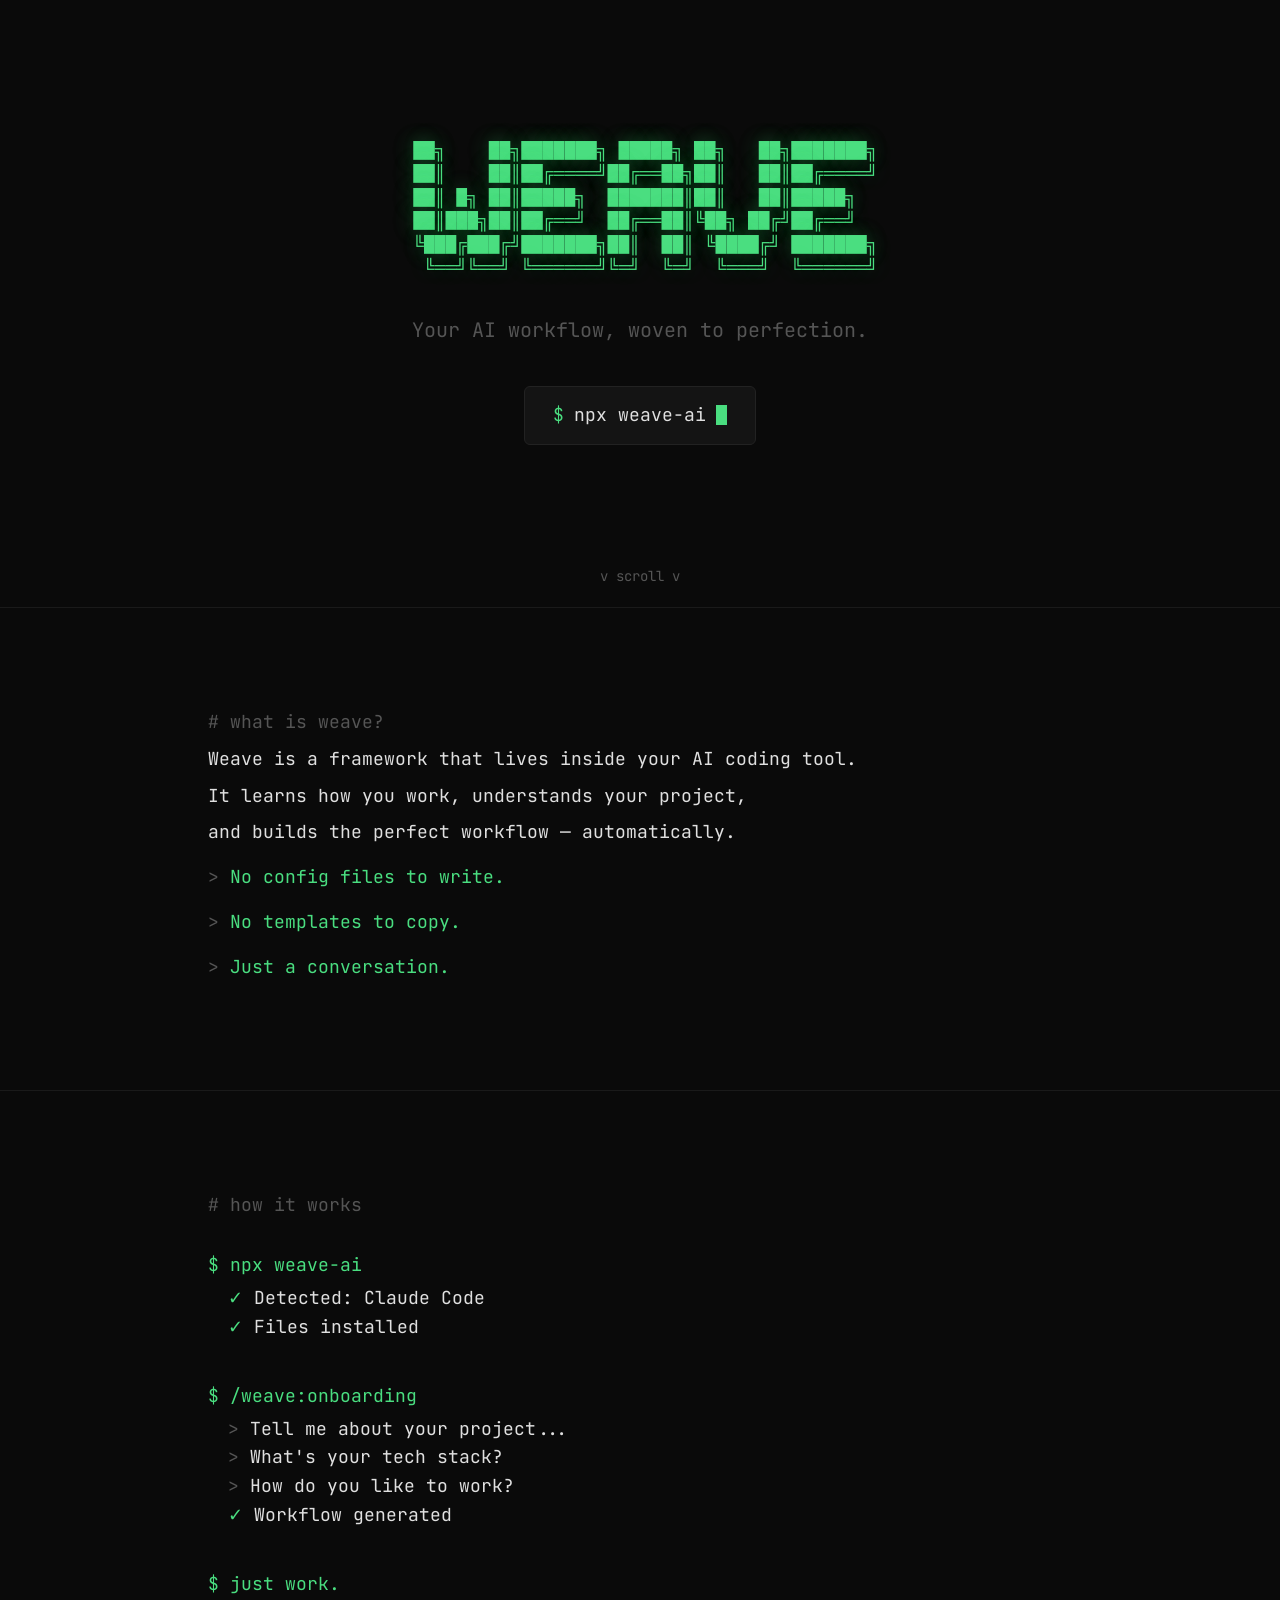
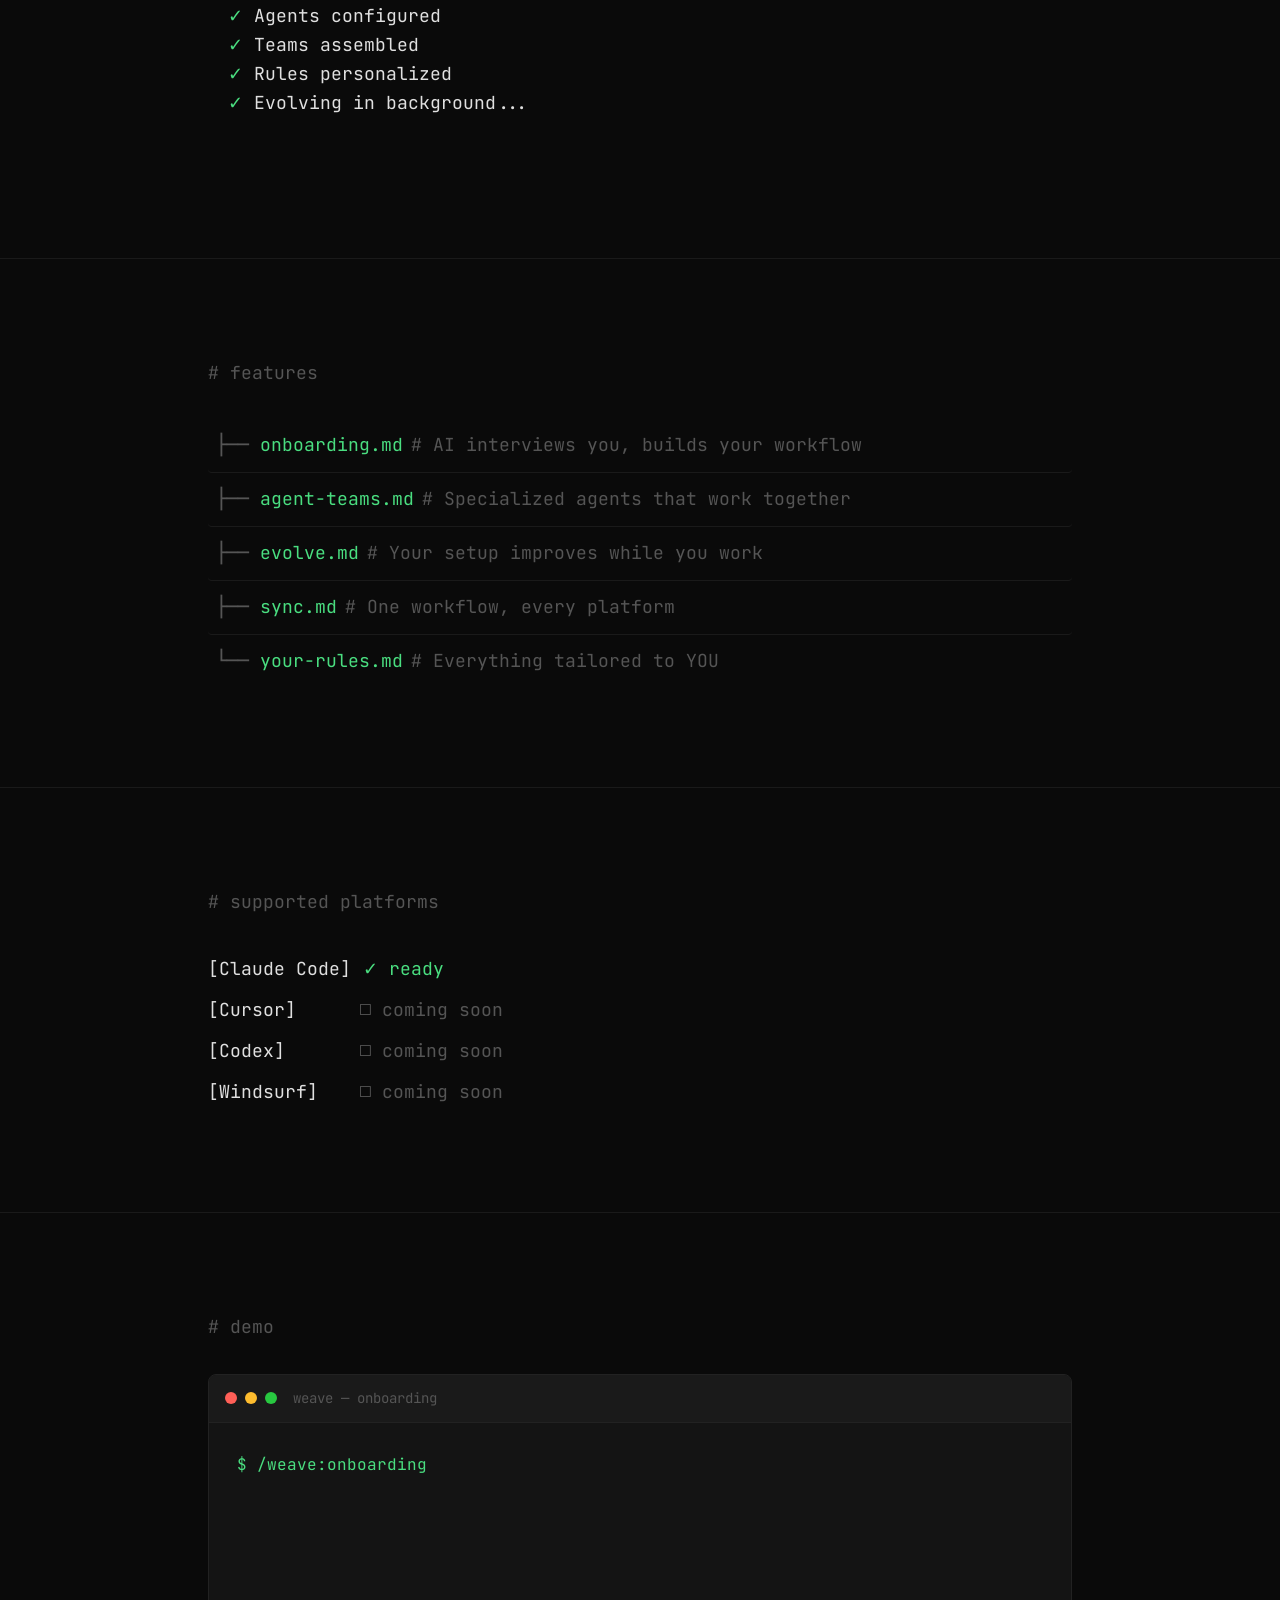
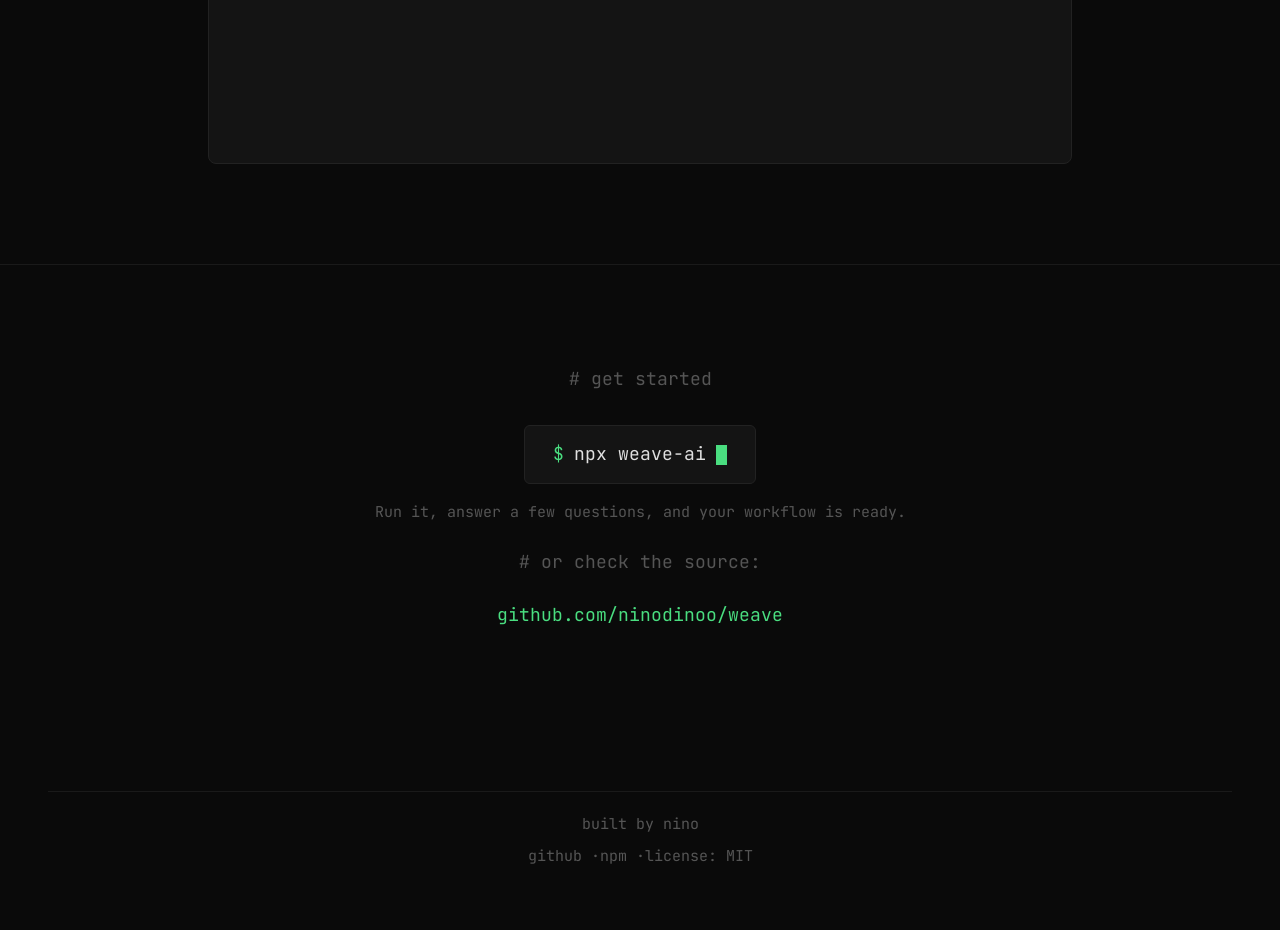
==== index.html @ ffc26613 "chore: copy site files to root for GitHub Pages deployment GitHub Pages only serves from / or /docs," ====
<!DOCTYPE html>
<html lang="en">
<head>
  <meta charset="UTF-8">
  <meta name="viewport" content="width=device-width, initial-scale=1.0">
  <title>Weave — Your AI workflow, woven to perfection.</title>
  <meta name="description" content="Weave is a framework that lives inside your AI coding tool. It learns how you work, understands your project, and builds the perfect workflow — automatically.">

  <!-- OG Meta -->
  <meta property="og:title" content="Weave — AI Workflow Framework">
  <meta property="og:description" content="Your AI workflow, woven to perfection. No config files, no templates — just a conversation.">
  <meta property="og:type" content="website">
  <meta property="og:image" content="assets/og-image.png">
  <meta name="twitter:card" content="summary_large_image">
  <meta name="twitter:title" content="Weave — AI Workflow Framework">
  <meta name="twitter:description" content="Your AI workflow, woven to perfection.">

  <meta name="theme-color" content="#0a0a0a">
  <link rel="icon" href="../public/favicon.ico">
  <link rel="preconnect" href="https://fonts.googleapis.com">
  <link rel="preconnect" href="https://fonts.gstatic.com" crossorigin>
  <link rel="stylesheet" href="styles/reset.css">
  <link rel="stylesheet" href="styles/terminal.css">
</head>
<body>

  <!-- 1. Hero -->
  <section class="section hero">
    <pre class="ascii-banner"> ██╗    ██╗███████╗ █████╗ ██╗   ██╗███████╗
 ██║    ██║██╔════╝██╔══██╗██║   ██║██╔════╝
 ██║ █╗ ██║█████╗  ███████║██║   ██║█████╗
 ██║███╗██║██╔══╝  ██╔══██║╚██╗ ██╔╝██╔══╝
 ╚███╔███╔╝███████╗██║  ██║ ╚████╔╝ ███████╗
  ╚══╝╚══╝ ╚══════╝╚═╝  ╚═╝  ╚═══╝  ╚══════╝</pre>
    <p class="tagline">Your AI workflow, woven to perfection.</p>
    <div class="install-cmd">
      <button class="cmd" data-copy="npx weave-ai">
        <span class="prompt">$</span>
        <span>npx weave-ai</span>
        <span class="cursor"></span>
        <span class="copied-tooltip">copied!</span>
      </button>
    </div>
  </section>

  <div class="scroll-indicator">v scroll v</div>

  <div class="divider">---</div>

  <!-- 2. What is Weave? -->
  <section class="section what-is fade-in">
    <p class="section-title">what is weave?</p>
    <p>Weave is a framework that lives inside your AI coding tool.</p>
    <p>It learns how you work, understands your project,</p>
    <p>and builds the perfect workflow — automatically.</p>
    <p class="quote">No config files to write.</p>
    <p class="quote">No templates to copy.</p>
    <p class="quote">Just a conversation.</p>
  </section>

  <div class="divider">---</div>

  <!-- 3. How it works -->
  <section class="section how-it-works fade-in">
    <p class="section-title">how it works</p>

    <div class="step">
      <p class="step-cmd">npx weave-ai</p>
      <div class="step-output">
        <p class="check">Detected: Claude Code</p>
        <p class="check">Files installed</p>
      </div>
    </div>

    <div class="step">
      <p class="step-cmd">/weave:onboarding</p>
      <div class="step-output">
        <p class="arrow">Tell me about your project...</p>
        <p class="arrow">What's your tech stack?</p>
        <p class="arrow">How do you like to work?</p>
        <p class="check">Workflow generated</p>
      </div>
    </div>

    <div class="step">
      <p class="step-cmd">just work.</p>
      <div class="step-output">
        <p class="check">Agents configured</p>
        <p class="check">Teams assembled</p>
        <p class="check">Rules personalized</p>
        <p class="check">Evolving in background...</p>
      </div>
    </div>
  </section>

  <div class="divider">---</div>

  <!-- 4. Features -->
  <section class="section features fade-in">
    <p class="section-title">features</p>

    <div class="tree-item" onclick="this.classList.toggle('open')">
      <span class="tree-prefix">├── </span><span class="tree-file">onboarding.md</span><span class="tree-comment"># AI interviews you, builds your workflow</span>
      <div class="tree-desc">Weave asks you about your project, your stack, and how you like to work. Then it generates a complete workflow tailored to you — agents, rules, and team configs.</div>
    </div>

    <div class="tree-item" onclick="this.classList.toggle('open')">
      <span class="tree-prefix">├── </span><span class="tree-file">agent-teams.md</span><span class="tree-comment"># Specialized agents that work together</span>
      <div class="tree-desc">Groups of agents with specific roles — frontend, backend, testing, docs. They coordinate, review each other's work, and follow your conventions.</div>
    </div>

    <div class="tree-item" onclick="this.classList.toggle('open')">
      <span class="tree-prefix">├── </span><span class="tree-file">evolve.md</span><span class="tree-comment"># Your setup improves while you work</span>
      <div class="tree-desc">Weave watches how you work and quietly refines your workflow. Better prompts, smarter rules, tighter agents — all happening in the background.</div>
    </div>

    <div class="tree-item" onclick="this.classList.toggle('open')">
      <span class="tree-prefix">├── </span><span class="tree-file">sync.md</span><span class="tree-comment"># One workflow, every platform</span>
      <div class="tree-desc">Your workflow works across platforms. Set it up once in Claude Code, use it everywhere — Cursor, Codex, Windsurf. Same rules, same agents.</div>
    </div>

    <div class="tree-item" onclick="this.classList.toggle('open')">
      <span class="tree-prefix">└── </span><span class="tree-file">your-rules.md</span><span class="tree-comment"># Everything tailored to YOU</span>
      <div class="tree-desc">No generic boilerplate. Every rule, every agent instruction is based on your actual project and your actual preferences. It's yours.</div>
    </div>
  </section>

  <div class="divider">---</div>

  <!-- 5. Platforms -->
  <section class="section platforms fade-in">
    <p class="section-title">supported platforms</p>

    <div class="platform">
      <span class="platform-name">[Claude Code]</span>
      <span class="platform-status ready">&#10003; ready</span>
    </div>
    <div class="platform">
      <span class="platform-name">[Cursor]</span>
      <span class="platform-status soon">&#9633; coming soon</span>
    </div>
    <div class="platform">
      <span class="platform-name">[Codex]</span>
      <span class="platform-status soon">&#9633; coming soon</span>
    </div>
    <div class="platform">
      <span class="platform-name">[Windsurf]</span>
      <span class="platform-status soon">&#9633; coming soon</span>
    </div>
  </section>

  <div class="divider">---</div>

  <!-- 6. Demo -->
  <section id="demo" class="section fade-in">
    <p class="section-title">demo</p>
    <div class="demo-window">
      <div class="demo-titlebar">
        <span class="demo-dot red"></span>
        <span class="demo-dot yellow"></span>
        <span class="demo-dot green"></span>
        <span class="demo-title">weave — onboarding</span>
      </div>
      <div class="demo-body" id="demo-terminal"></div>
    </div>
  </section>

  <div class="divider">---</div>

  <!-- 7. Get Started -->
  <section class="section get-started fade-in">
    <p class="section-title">get started</p>
    <button class="cmd" data-copy="npx weave-ai">
      <span class="prompt">$</span>
      <span>npx weave-ai</span>
      <span class="cursor"></span>
      <span class="copied-tooltip">copied!</span>
    </button>
    <p style="margin-top: 16px; color: var(--dimmed); font-size: 15px;">Run it, answer a few questions, and your workflow is ready.</p>
    <p class="comment" style="margin-top: 24px;">or check the source:</p>
    <a href="https://github.com/ninodinoo/weave" class="github-link" target="_blank" rel="noopener">github.com/ninodinoo/weave</a>
  </section>

  <!-- 8. Footer -->
  <footer class="footer">
    <div class="divider">---</div>
    <p style="margin-top: 20px;">built by nino</p>
    <div class="footer-links">
      <a href="https://github.com/ninodinoo/weave" target="_blank" rel="noopener">github</a>
      <a href="https://www.npmjs.com/package/weave-ai" target="_blank" rel="noopener">npm</a>
      <a href="#">license: MIT</a>
    </div>
  </footer>

  <script src="scripts/clipboard.js"></script>
  <script src="scripts/typewriter.js"></script>
  <script src="scripts/demo.js"></script>
</body>
</html>
---- styles/terminal.css ----
@import url('https://fonts.googleapis.com/css2?family=JetBrains+Mono:wght@400;700&display=swap');

:root {
  --bg: #0a0a0a;
  --text: #e0e0e0;
  --accent: #4ade80;
  --dimmed: #555555;
  --font: 'JetBrains Mono', 'Fira Code', monospace;
}

body {
  background: var(--bg);
  color: var(--text);
  font-family: var(--font);
  font-size: 18px;
  overflow-x: hidden;
}

/* --- Layout --- */

.section {
  max-width: 960px;
  margin: 0 auto;
  padding: 100px 48px;
}

.divider {
  max-width: 100%;
  margin: 0;
  padding: 0;
  border: none;
  border-top: 1px solid #1a1a1a;
  height: 0;
  overflow: hidden;
  color: transparent;
  user-select: none;
}

/* --- Fade-in animation --- */

.fade-in {
  opacity: 0;
  transform: translateY(16px);
  transition: opacity 0.6s ease, transform 0.6s ease;
}

.fade-in.visible {
  opacity: 1;
  transform: translateY(0);
}

/* --- Cursor blink --- */

.cursor {
  display: inline-block;
  width: 0.6em;
  height: 1.1em;
  background: var(--accent);
  vertical-align: text-bottom;
  animation: blink 1s step-end infinite;
}

@keyframes blink {
  0%, 100% { opacity: 1; }
  50% { opacity: 0; }
}

/* --- Hero --- */

.hero {
  padding-top: 140px;
  padding-bottom: 120px;
  text-align: center;
}

.hero .ascii-banner {
  font-size: clamp(8px, 2.8vw, 18px);
  line-height: 1.3;
  color: var(--accent);
  white-space: pre;
  display: inline-block;
  text-align: left;
  text-shadow: 0 0 20px rgba(74, 222, 128, 0.3), 0 0 40px rgba(74, 222, 128, 0.1);
}

.hero .tagline {
  margin-top: 32px;
  font-size: 20px;
  color: var(--dimmed);
}

.hero .install-cmd {
  margin-top: 40px;
  display: inline-block;
}

/* --- Command blocks (copyable) --- */

.cmd {
  display: inline-flex;
  align-items: center;
  gap: 10px;
  background: #141414;
  border: 1px solid #222;
  border-radius: 6px;
  padding: 14px 28px;
  font-family: var(--font);
  font-size: 18px;
  cursor: pointer;
  transition: border-color 0.2s, background 0.2s;
  position: relative;
}

.cmd:hover {
  border-color: var(--accent);
  background: #1a1a1a;
}

.cmd .prompt {
  color: var(--accent);
  user-select: none;
}

.cmd .copied-tooltip {
  position: absolute;
  top: -38px;
  left: 50%;
  transform: translateX(-50%) translateY(4px);
  background: var(--accent);
  color: var(--bg);
  font-size: 13px;
  font-weight: 700;
  padding: 6px 14px;
  border-radius: 4px;
  opacity: 0;
  pointer-events: none;
  transition: opacity 0.3s, transform 0.3s;
}

.cmd .copied-tooltip.show {
  opacity: 1;
  transform: translateX(-50%) translateY(0);
}

/* --- Comment style --- */

.comment {
  color: var(--dimmed);
}

.comment::before {
  content: '# ';
  color: var(--dimmed);
}

/* --- Section: What is Weave --- */

.what-is p {
  margin-bottom: 8px;
}

.what-is .quote {
  color: var(--accent);
  margin-top: 16px;
}

.what-is .quote::before {
  content: '> ';
  color: var(--dimmed);
}

/* --- Section: How it works --- */

.how-it-works .step {
  margin-bottom: 40px;
}

.how-it-works .step-cmd {
  color: var(--accent);
  margin-bottom: 4px;
}

.how-it-works .step-cmd::before {
  content: '$ ';
}

.how-it-works .step-output {
  padding-left: 20px;
}

.how-it-works .check::before {
  content: '\2713  ';
  color: var(--accent);
}

.how-it-works .arrow::before {
  content: '> ';
  color: var(--dimmed);
}

/* --- Section: Features (file tree) --- */

.features .tree-item {
  padding: 12px 8px;
  cursor: pointer;
  user-select: none;
  border-bottom: 1px solid #1a1a1a;
  border-radius: 4px;
  transition: background 0.2s;
}

.features .tree-item:hover {
  background: #141414;
}

.features .tree-item:last-child {
  border-bottom: none;
}

.features .tree-prefix {
  color: var(--dimmed);
  user-select: none;
}

.features .tree-file {
  color: var(--accent);
}

.features .tree-comment {
  color: var(--dimmed);
  margin-left: 8px;
}

.features .tree-desc {
  max-height: 0;
  overflow: hidden;
  transition: max-height 0.3s ease, padding 0.3s ease;
  padding-left: 28px;
  color: var(--dimmed);
  font-size: 15px;
  line-height: 1.7;
}

.features .tree-item.open .tree-desc {
  max-height: 120px;
  padding-top: 8px;
  padding-bottom: 4px;
}

/* --- Section: Platforms --- */

.platforms .platform {
  padding: 6px 0;
  display: flex;
  gap: 12px;
}

.platforms .platform-name {
  min-width: 140px;
}

.platforms .platform-status.ready {
  color: var(--accent);
}

.platforms .platform-status.soon {
  color: var(--dimmed);
}

/* --- Section: Demo --- */

.demo-window {
  background: #141414;
  border: 1px solid #222;
  border-radius: 8px;
  overflow: hidden;
}

.demo-titlebar {
  display: flex;
  align-items: center;
  gap: 8px;
  padding: 12px 16px;
  background: #1a1a1a;
  border-bottom: 1px solid #222;
}

.demo-dot {
  width: 12px;
  height: 12px;
  border-radius: 50%;
}

.demo-dot.red { background: #ff5f57; }
.demo-dot.yellow { background: #febc2e; }
.demo-dot.green { background: #28c840; }

.demo-title {
  margin-left: 8px;
  font-size: 14px;
  color: var(--dimmed);
}

.demo-body {
  padding: 28px;
  min-height: 340px;
  font-size: 16px;
  line-height: 1.8;
  white-space: pre-wrap;
}

.demo-body .demo-prompt {
  color: var(--accent);
}

.demo-body .demo-input {
  color: var(--text);
}

.demo-body .demo-output {
  color: var(--dimmed);
}

.demo-body .demo-check {
  color: var(--accent);
}

/* --- Section: Get Started --- */

.get-started {
  text-align: center;
}

.get-started .comment {
  margin-top: 20px;
}

.get-started .github-link {
  display: inline-block;
  margin-top: 24px;
  color: var(--accent);
  border-bottom: 1px solid transparent;
  transition: border-color 0.2s;
}

.get-started .github-link:hover {
  border-bottom-color: var(--accent);
}

/* --- Footer --- */

.footer {
  text-align: center;
  padding: 60px 48px;
  color: var(--dimmed);
  font-size: 15px;
}

.footer a {
  color: var(--dimmed);
  transition: color 0.2s;
}

.footer a:hover {
  color: var(--accent);
}

.footer .footer-links {
  margin-top: 8px;
}

.footer .footer-links a + a::before {
  content: ' \00B7 ';
  color: var(--dimmed);
}

/* --- Section titles --- */

.section-title {
  color: var(--dimmed);
  margin-bottom: 32px;
  font-size: 18px;
  font-weight: 400;
}

.section-title::before {
  content: '# ';
}

/* --- Scroll indicator --- */

.scroll-indicator {
  text-align: center;
  padding-bottom: 20px;
  animation: scrollBounce 2s ease-in-out infinite;
  color: var(--dimmed);
  font-size: 14px;
  user-select: none;
}

@keyframes scrollBounce {
  0%, 100% { transform: translateY(0); opacity: 0.4; }
  50% { transform: translateY(8px); opacity: 0.8; }
}

/* --- Responsive --- */

@media (max-width: 600px) {
  .section {
    padding: 48px 16px;
  }

  .hero {
    padding-top: 64px;
  }

  .hero .ascii-banner {
    font-size: clamp(5px, 4vw, 10px);
  }

  .cmd {
    font-size: 13px;
    padding: 10px 14px;
  }

  .demo-body {
    font-size: 12px;
    padding: 14px;
    min-height: 220px;
  }

  .platforms .platform {
    flex-direction: column;
    gap: 2px;
  }

  .platforms .platform-name {
    min-width: unset;
  }
}
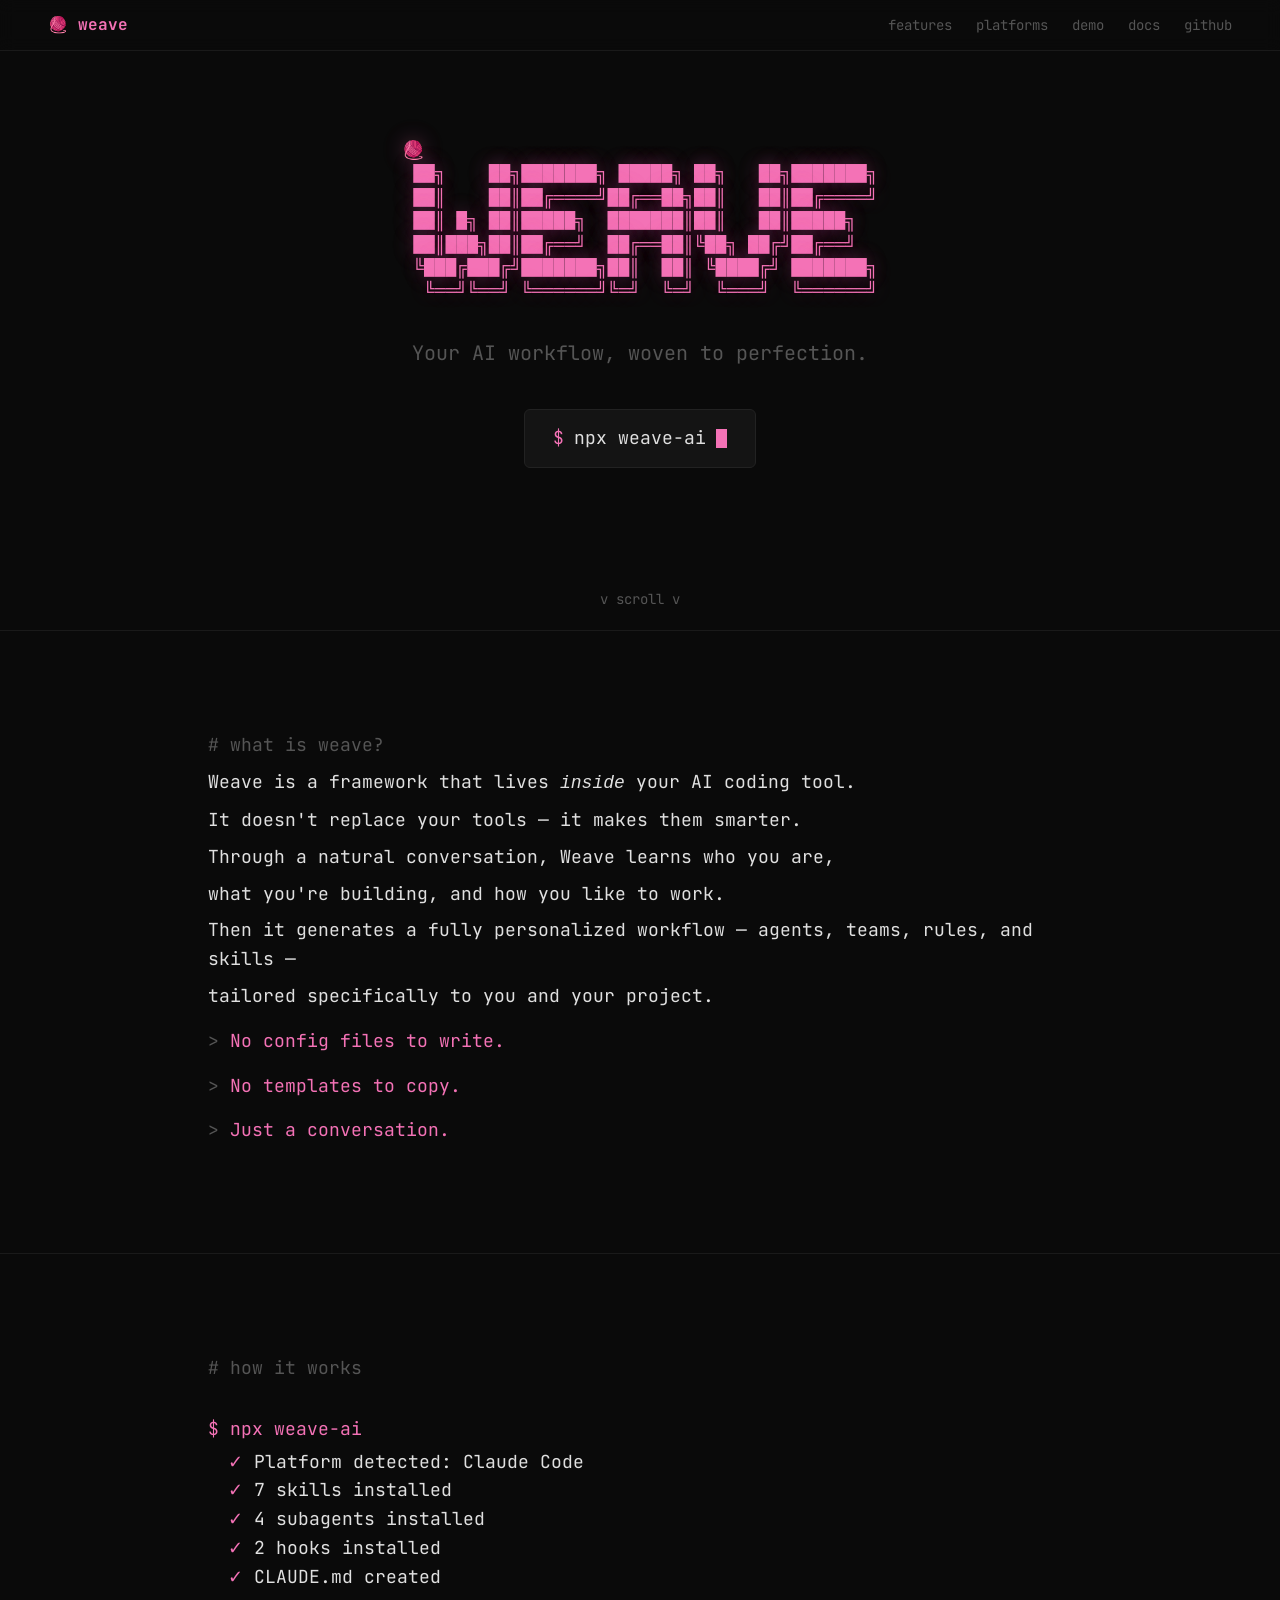
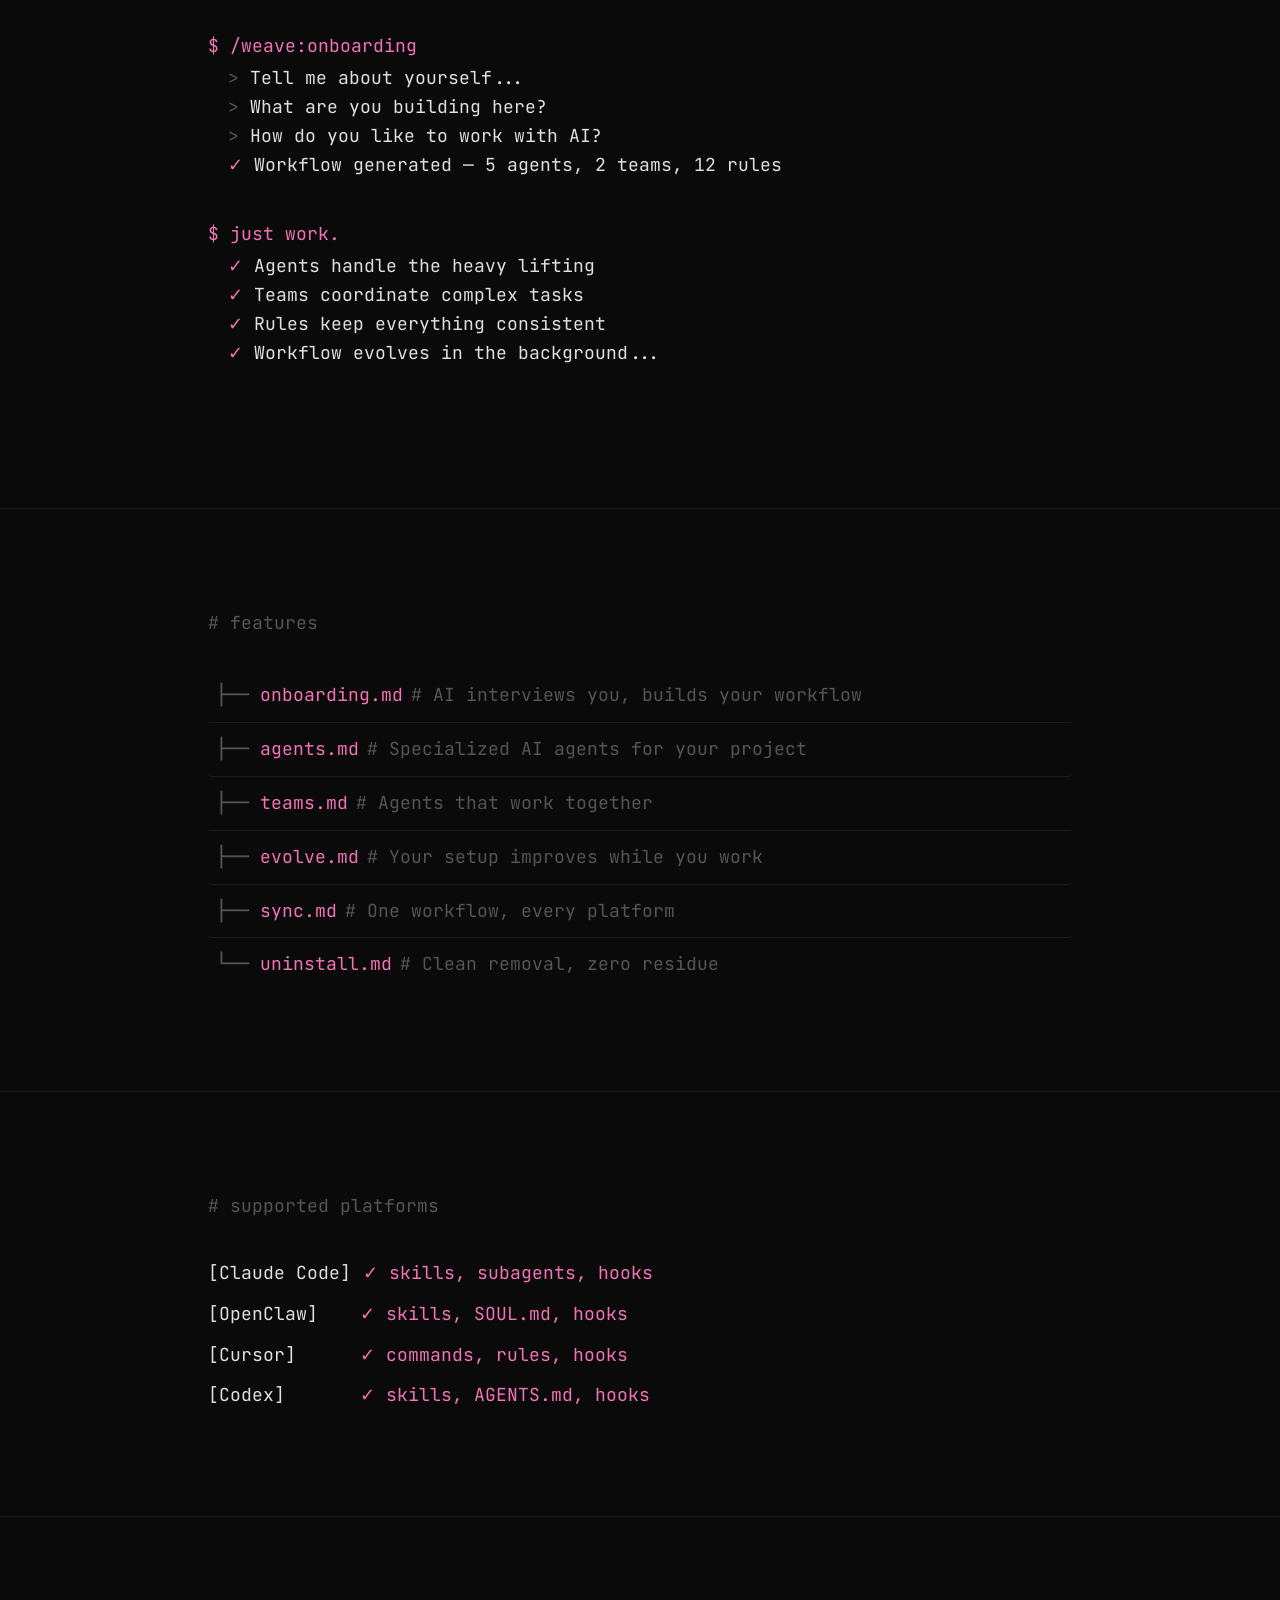
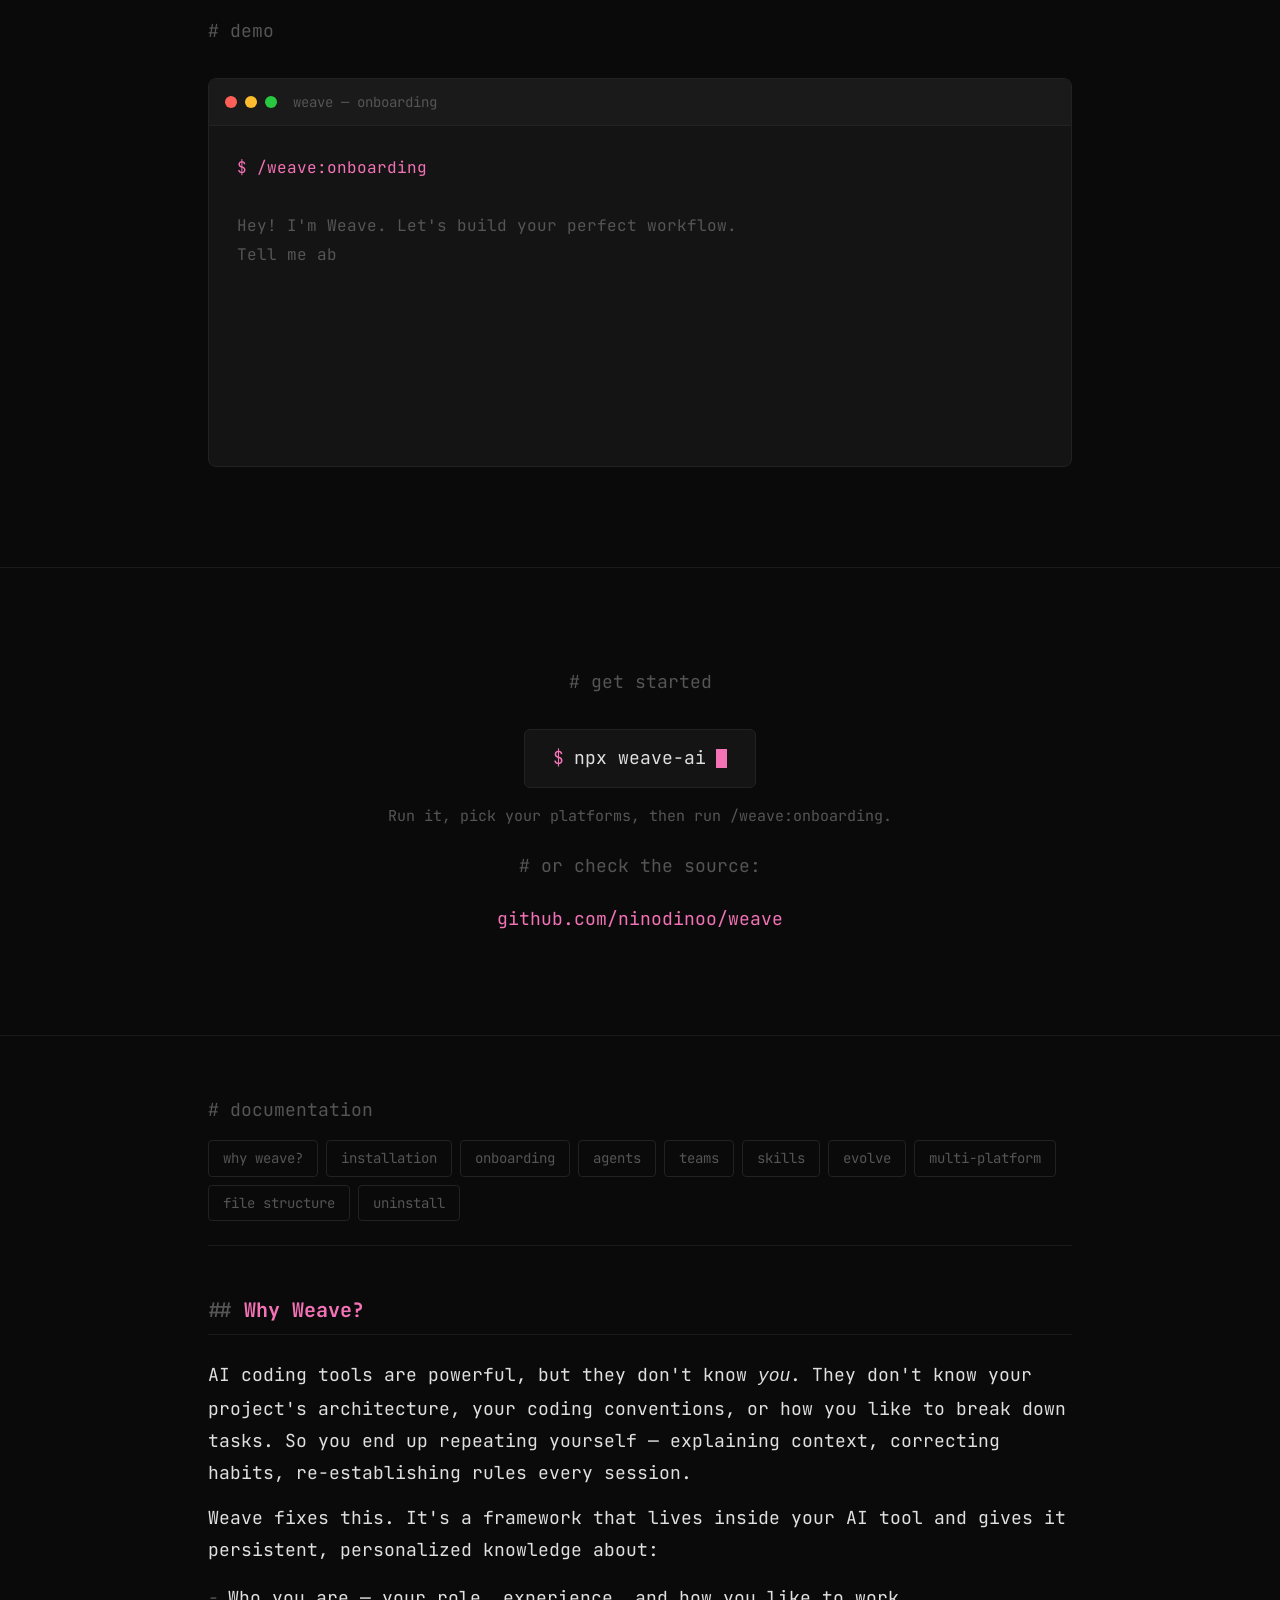
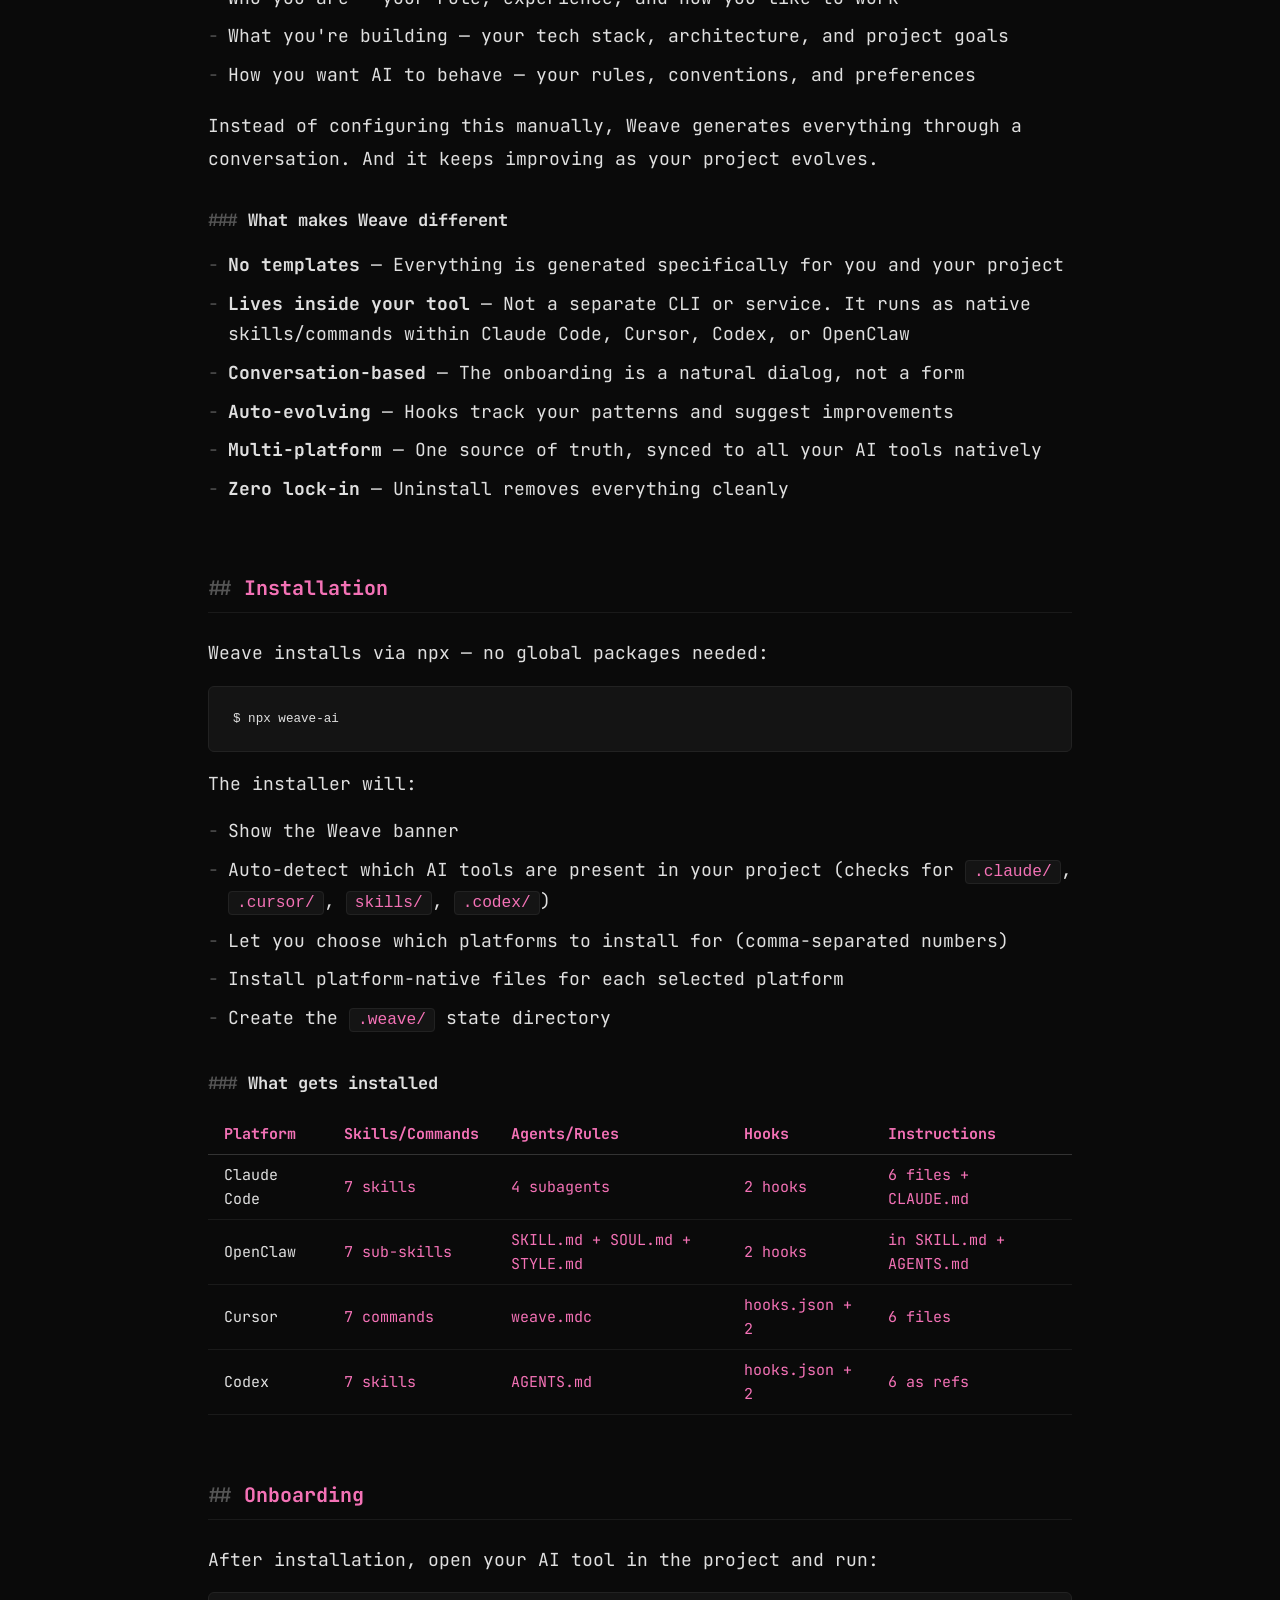
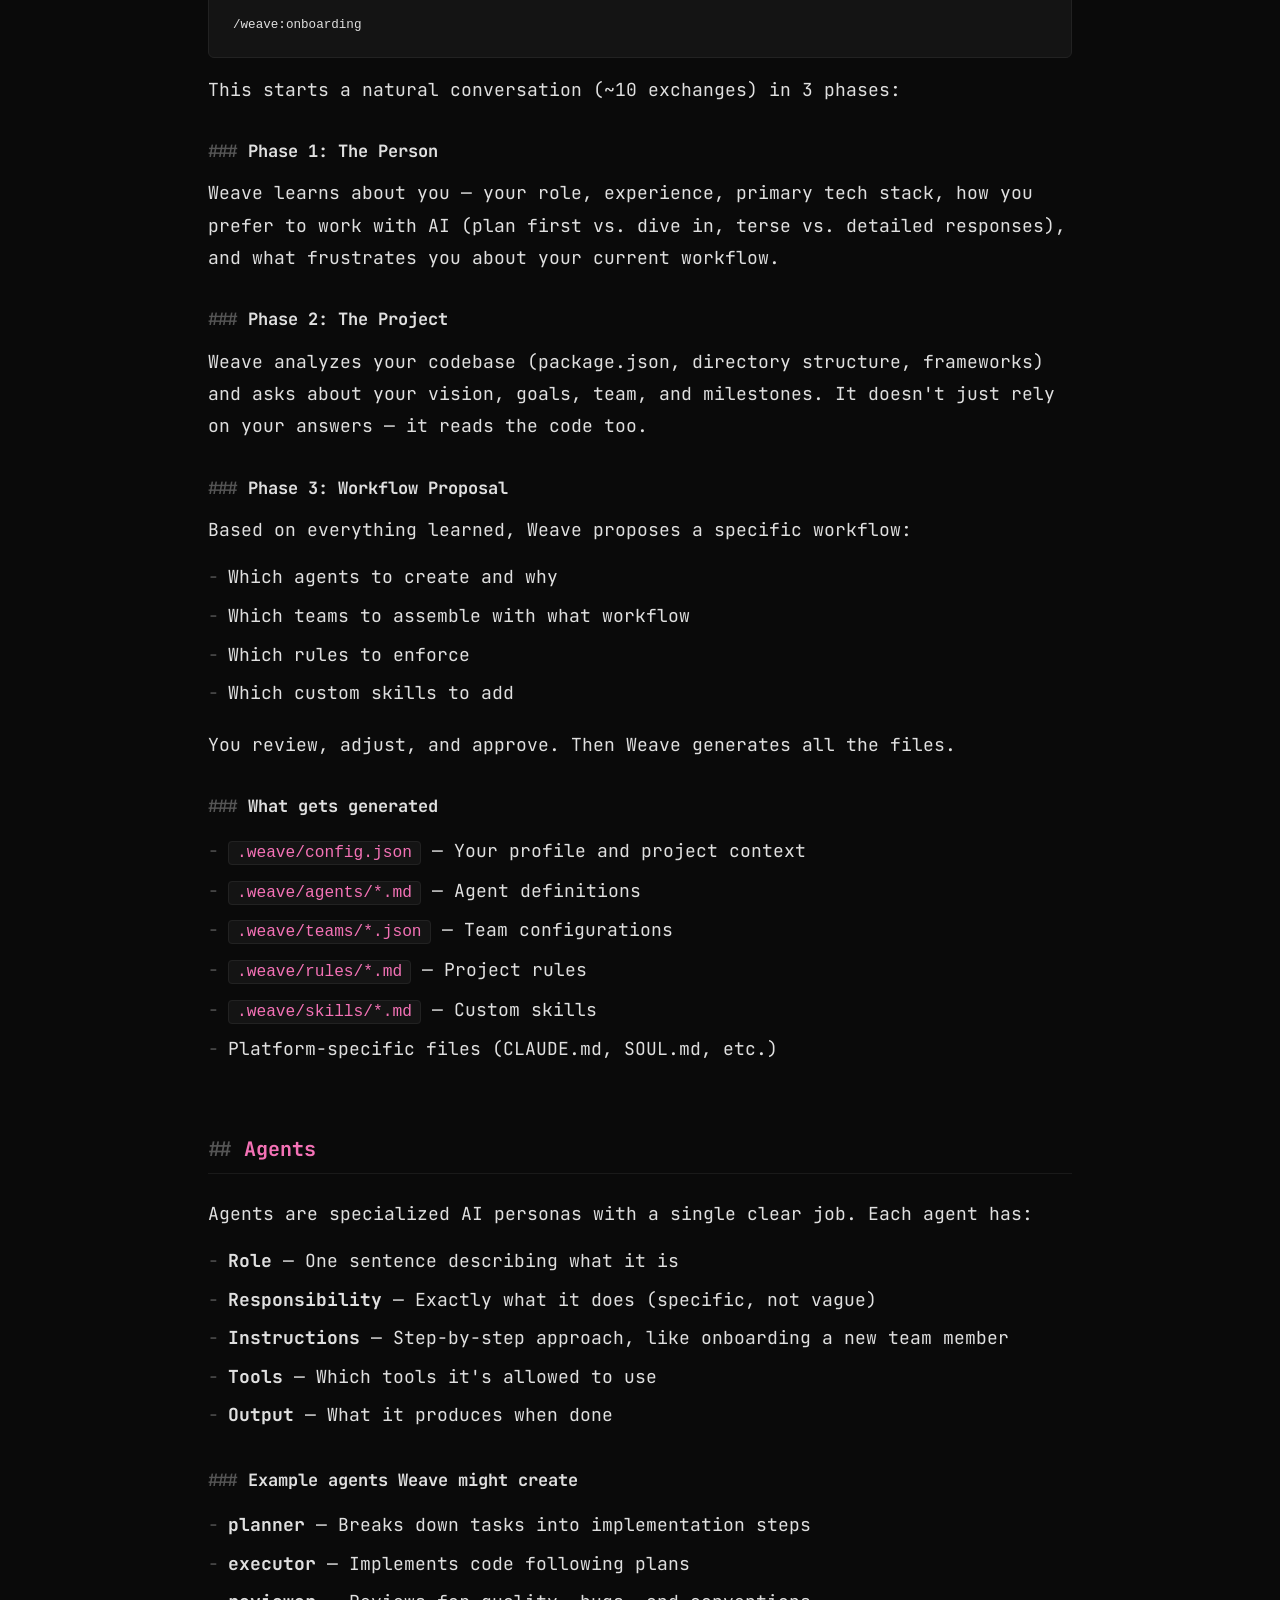
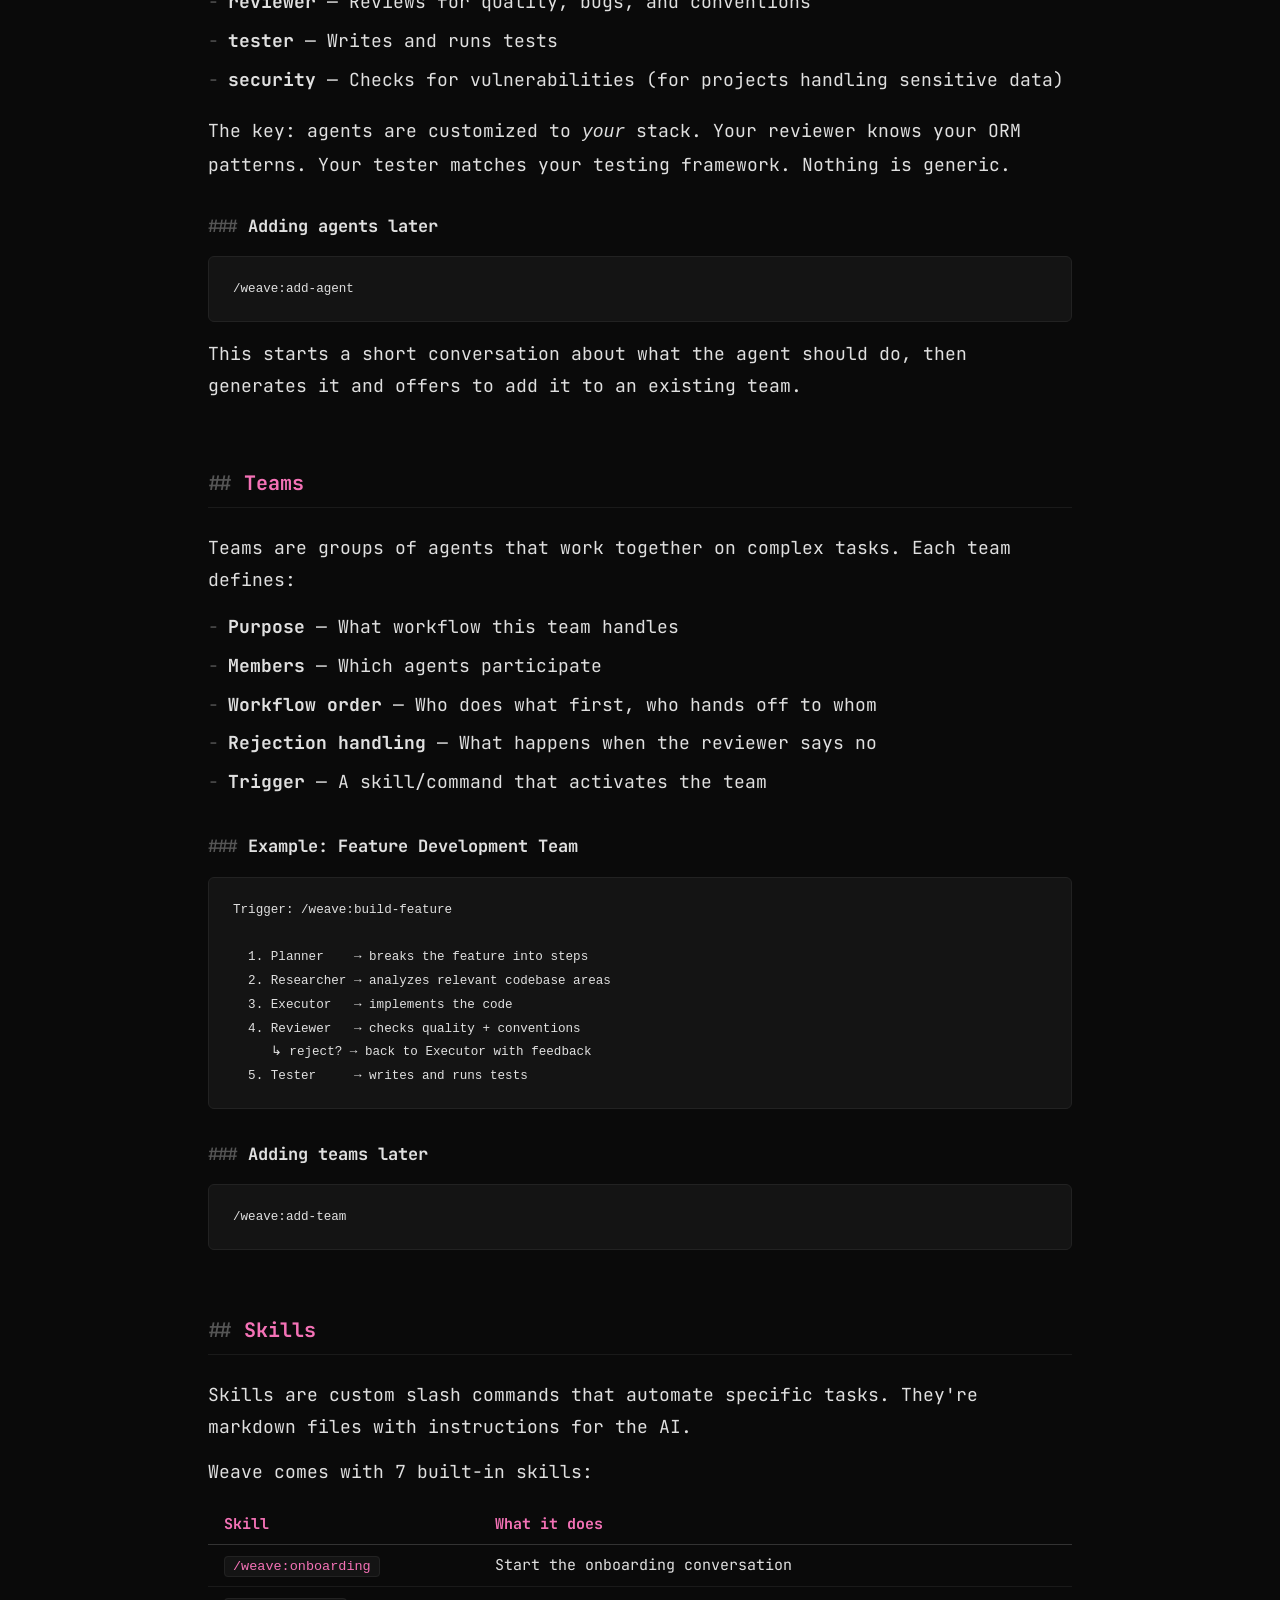
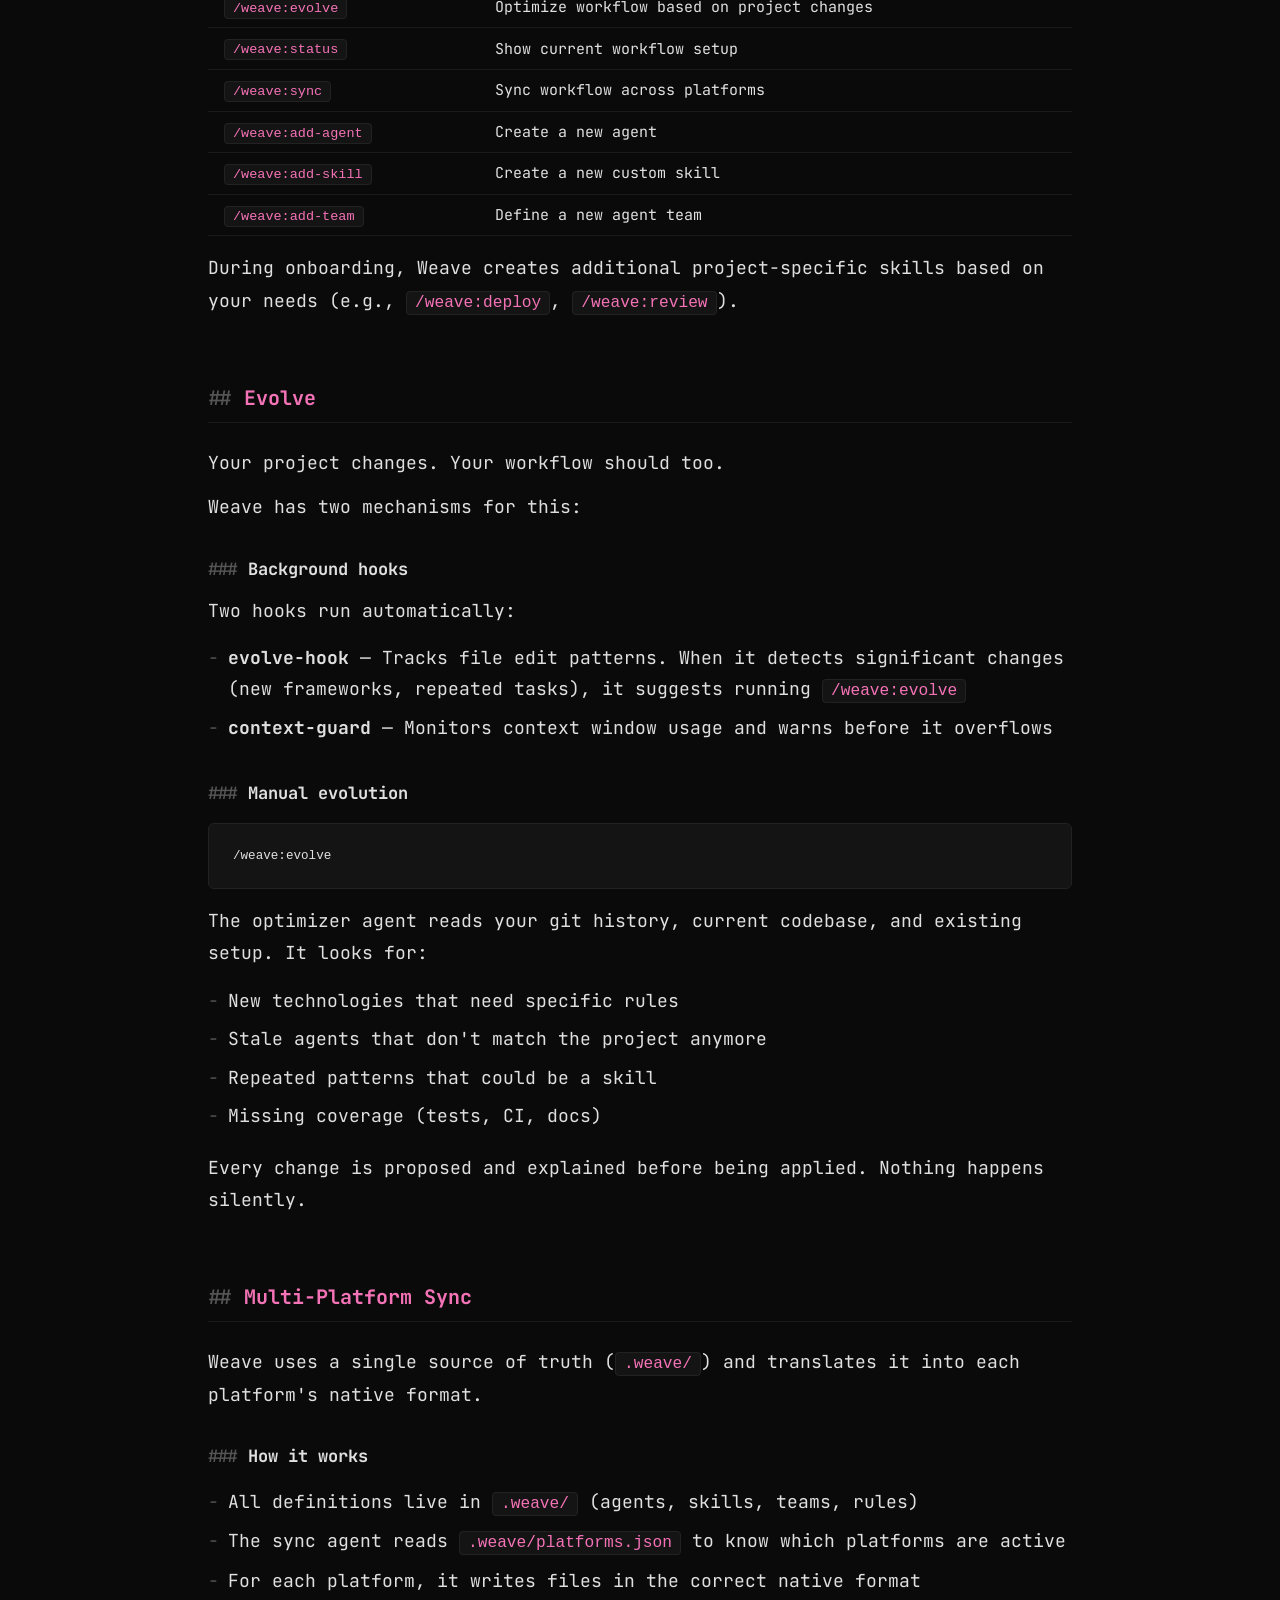
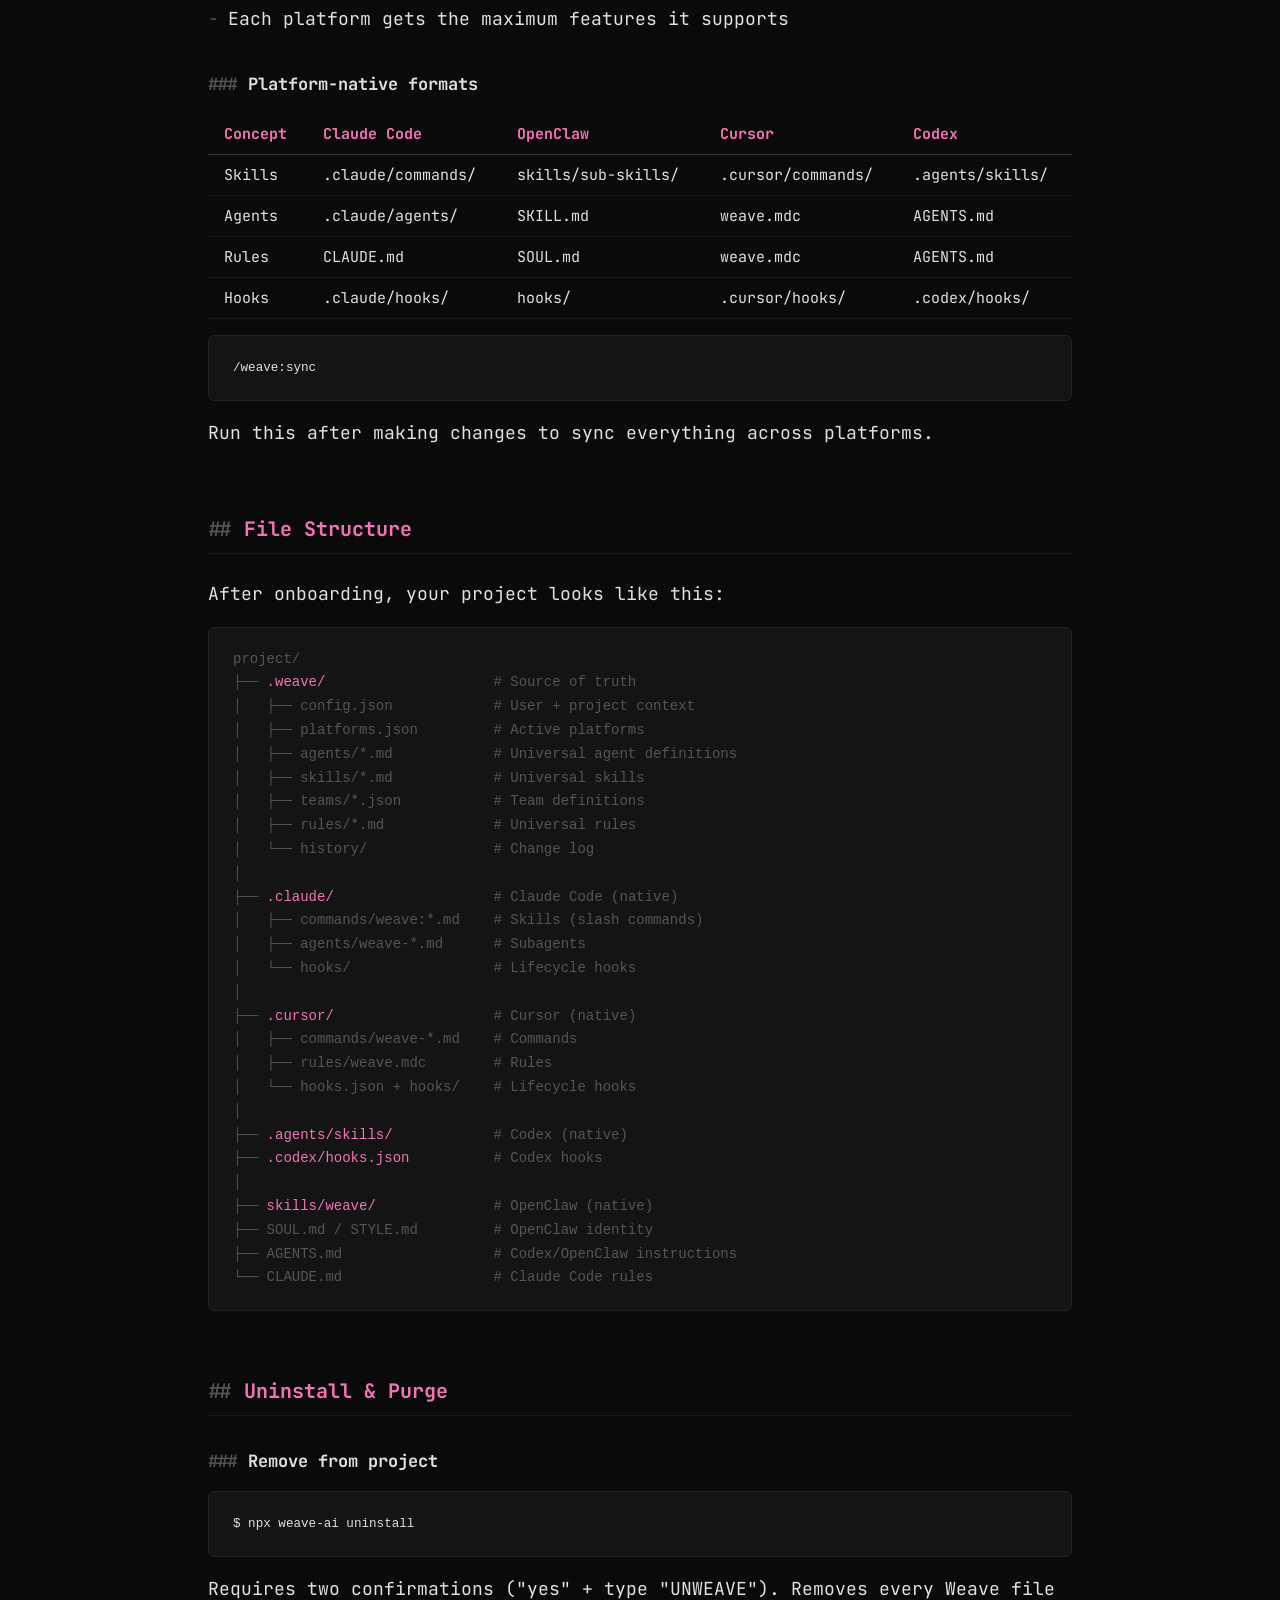
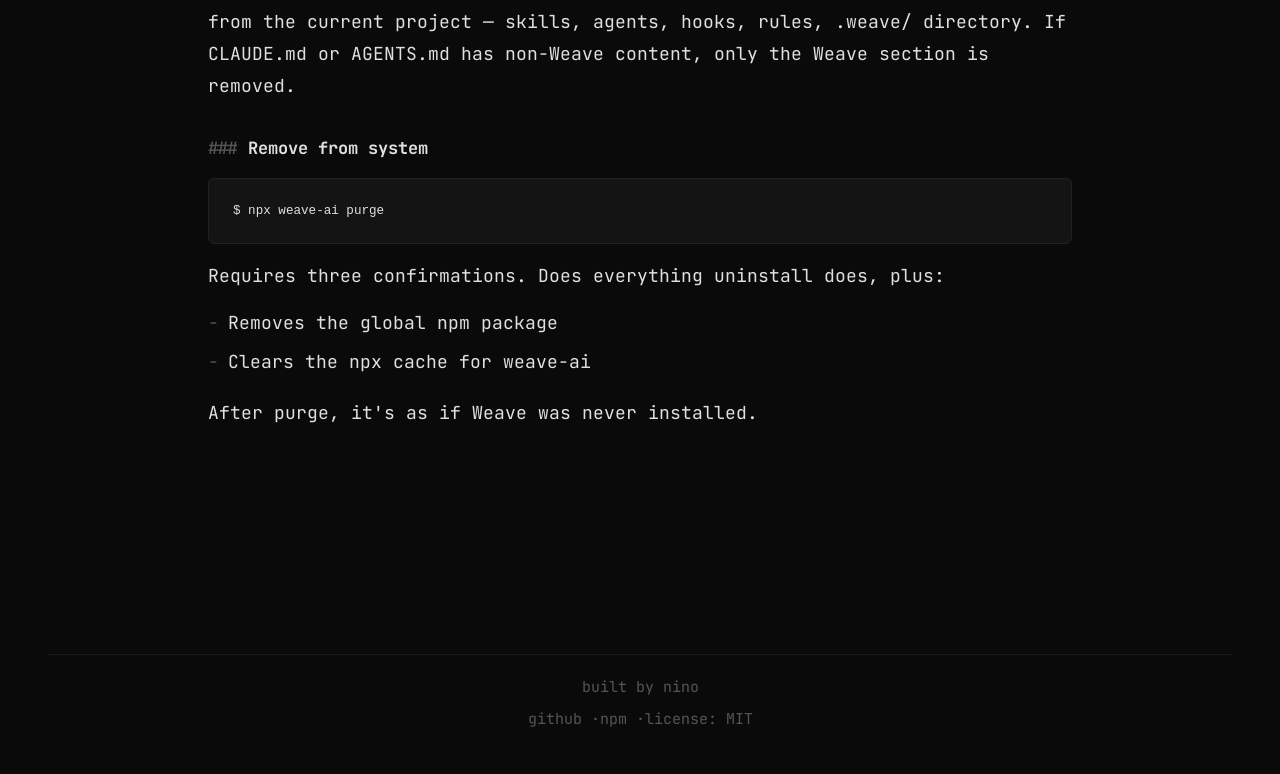
==== commit 3ddd7d71: "feat: add comprehensive docs section and rebrand to pink accent - Add fixed navigation bar with sect" ====
--- a/index.html
+++ b/index.html
@@ -10,13 +10,11 @@
   <meta property="og:title" content="Weave — AI Workflow Framework">
   <meta property="og:description" content="Your AI workflow, woven to perfection. No config files, no templates — just a conversation.">
   <meta property="og:type" content="website">
-  <meta property="og:image" content="assets/og-image.png">
   <meta name="twitter:card" content="summary_large_image">
   <meta name="twitter:title" content="Weave — AI Workflow Framework">
   <meta name="twitter:description" content="Your AI workflow, woven to perfection.">
 
   <meta name="theme-color" content="#0a0a0a">
-  <link rel="icon" href="../public/favicon.ico">
   <link rel="preconnect" href="https://fonts.googleapis.com">
   <link rel="preconnect" href="https://fonts.gstatic.com" crossorigin>
   <link rel="stylesheet" href="styles/reset.css">
@@ -24,9 +22,22 @@
 </head>
 <body>
 
+  <!-- Nav -->
+  <nav class="nav">
+    <a href="#" class="nav-logo">🧶 weave</a>
+    <div class="nav-links">
+      <a href="#features">features</a>
+      <a href="#platforms">platforms</a>
+      <a href="#demo">demo</a>
+      <a href="#docs">docs</a>
+      <a href="https://github.com/ninodinoo/weave" target="_blank" rel="noopener">github</a>
+    </div>
+  </nav>
+
   <!-- 1. Hero -->
   <section class="section hero">
-    <pre class="ascii-banner"> ██╗    ██╗███████╗ █████╗ ██╗   ██╗███████╗
+    <pre class="ascii-banner">🧶
+ ██╗    ██╗███████╗ █████╗ ██╗   ██╗███████╗
  ██║    ██║██╔════╝██╔══██╗██║   ██║██╔════╝
  ██║ █╗ ██║█████╗  ███████║██║   ██║█████╗
  ██║███╗██║██╔══╝  ██╔══██║╚██╗ ██╔╝██╔══╝
@@ -50,9 +61,12 @@
   <!-- 2. What is Weave? -->
   <section class="section what-is fade-in">
     <p class="section-title">what is weave?</p>
-    <p>Weave is a framework that lives inside your AI coding tool.</p>
-    <p>It learns how you work, understands your project,</p>
-    <p>and builds the perfect workflow — automatically.</p>
+    <p>Weave is a framework that lives <em>inside</em> your AI coding tool.</p>
+    <p>It doesn't replace your tools — it makes them smarter.</p>
+    <p>Through a natural conversation, Weave learns who you are,</p>
+    <p>what you're building, and how you like to work.</p>
+    <p>Then it generates a fully personalized workflow — agents, teams, rules, and skills —</p>
+    <p>tailored specifically to you and your project.</p>
     <p class="quote">No config files to write.</p>
     <p class="quote">No templates to copy.</p>
     <p class="quote">Just a conversation.</p>
@@ -67,28 +81,31 @@
     <div class="step">
       <p class="step-cmd">npx weave-ai</p>
       <div class="step-output">
-        <p class="check">Detected: Claude Code</p>
-        <p class="check">Files installed</p>
+        <p class="check">Platform detected: Claude Code</p>
+        <p class="check">7 skills installed</p>
+        <p class="check">4 subagents installed</p>
+        <p class="check">2 hooks installed</p>
+        <p class="check">CLAUDE.md created</p>
       </div>
     </div>
 
     <div class="step">
       <p class="step-cmd">/weave:onboarding</p>
       <div class="step-output">
-        <p class="arrow">Tell me about your project...</p>
-        <p class="arrow">What's your tech stack?</p>
-        <p class="arrow">How do you like to work?</p>
-        <p class="check">Workflow generated</p>
+        <p class="arrow">Tell me about yourself...</p>
+        <p class="arrow">What are you building here?</p>
+        <p class="arrow">How do you like to work with AI?</p>
+        <p class="check">Workflow generated — 5 agents, 2 teams, 12 rules</p>
       </div>
     </div>
 
     <div class="step">
       <p class="step-cmd">just work.</p>
       <div class="step-output">
-        <p class="check">Agents configured</p>
-        <p class="check">Teams assembled</p>
-        <p class="check">Rules personalized</p>
-        <p class="check">Evolving in background...</p>
+        <p class="check">Agents handle the heavy lifting</p>
+        <p class="check">Teams coordinate complex tasks</p>
+        <p class="check">Rules keep everything consistent</p>
+        <p class="check">Workflow evolves in the background...</p>
       </div>
     </div>
   </section>
@@ -96,56 +113,61 @@
   <div class="divider">---</div>
 
   <!-- 4. Features -->
-  <section class="section features fade-in">
+  <section id="features" class="section features fade-in">
     <p class="section-title">features</p>
 
     <div class="tree-item" onclick="this.classList.toggle('open')">
       <span class="tree-prefix">├── </span><span class="tree-file">onboarding.md</span><span class="tree-comment"># AI interviews you, builds your workflow</span>
-      <div class="tree-desc">Weave asks you about your project, your stack, and how you like to work. Then it generates a complete workflow tailored to you — agents, rules, and team configs.</div>
+      <div class="tree-desc">A natural conversation that understands your role, your project, and your preferences. No forms, no config — just talk. Weave analyzes your codebase too, so it knows what you're working with.</div>
     </div>
 
     <div class="tree-item" onclick="this.classList.toggle('open')">
-      <span class="tree-prefix">├── </span><span class="tree-file">agent-teams.md</span><span class="tree-comment"># Specialized agents that work together</span>
-      <div class="tree-desc">Groups of agents with specific roles — frontend, backend, testing, docs. They coordinate, review each other's work, and follow your conventions.</div>
+      <span class="tree-prefix">├── </span><span class="tree-file">agents.md</span><span class="tree-comment"># Specialized AI agents for your project</span>
+      <div class="tree-desc">Custom agents tailored to your stack — a reviewer that knows your ORM patterns, a planner that understands your architecture, a tester that matches your testing style. Each agent has one job and does it well.</div>
+    </div>
+
+    <div class="tree-item" onclick="this.classList.toggle('open')">
+      <span class="tree-prefix">├── </span><span class="tree-file">teams.md</span><span class="tree-comment"># Agents that work together</span>
+      <div class="tree-desc">Groups of agents with defined workflows. Your feature-dev team: Planner breaks it down, Coder implements, Reviewer checks quality, Tester validates. With clear handoffs and rejection handling.</div>
     </div>
 
     <div class="tree-item" onclick="this.classList.toggle('open')">
       <span class="tree-prefix">├── </span><span class="tree-file">evolve.md</span><span class="tree-comment"># Your setup improves while you work</span>
-      <div class="tree-desc">Weave watches how you work and quietly refines your workflow. Better prompts, smarter rules, tighter agents — all happening in the background.</div>
+      <div class="tree-desc">Hooks track how you work in the background. When patterns emerge — new frameworks, repeated tasks, shifting focus — Weave proposes targeted improvements. Nothing changes without your approval.</div>
     </div>
 
     <div class="tree-item" onclick="this.classList.toggle('open')">
       <span class="tree-prefix">├── </span><span class="tree-file">sync.md</span><span class="tree-comment"># One workflow, every platform</span>
-      <div class="tree-desc">Your workflow works across platforms. Set it up once in Claude Code, use it everywhere — Cursor, Codex, Windsurf. Same rules, same agents.</div>
+      <div class="tree-desc">Your workflow works across Claude Code, OpenClaw, Cursor, and Codex. Set it up once, sync everywhere. Each platform gets native-format files — no compatibility hacks.</div>
     </div>
 
     <div class="tree-item" onclick="this.classList.toggle('open')">
-      <span class="tree-prefix">└── </span><span class="tree-file">your-rules.md</span><span class="tree-comment"># Everything tailored to YOU</span>
-      <div class="tree-desc">No generic boilerplate. Every rule, every agent instruction is based on your actual project and your actual preferences. It's yours.</div>
+      <span class="tree-prefix">└── </span><span class="tree-file">uninstall.md</span><span class="tree-comment"># Clean removal, zero residue</span>
+      <div class="tree-desc">Don't like it? npx weave-ai uninstall removes everything — every file, every config, every hook. Leaves your project exactly as it was. No lock-in, no leftovers.</div>
     </div>
   </section>
 
   <div class="divider">---</div>
 
   <!-- 5. Platforms -->
-  <section class="section platforms fade-in">
+  <section id="platforms" class="section platforms fade-in">
     <p class="section-title">supported platforms</p>
 
     <div class="platform">
       <span class="platform-name">[Claude Code]</span>
-      <span class="platform-status ready">&#10003; ready</span>
+      <span class="platform-status ready">&#10003; skills, subagents, hooks</span>
+    </div>
+    <div class="platform">
+      <span class="platform-name">[OpenClaw]</span>
+      <span class="platform-status ready">&#10003; skills, SOUL.md, hooks</span>
     </div>
     <div class="platform">
       <span class="platform-name">[Cursor]</span>
-      <span class="platform-status soon">&#9633; coming soon</span>
+      <span class="platform-status ready">&#10003; commands, rules, hooks</span>
     </div>
     <div class="platform">
       <span class="platform-name">[Codex]</span>
-      <span class="platform-status soon">&#9633; coming soon</span>
-    </div>
-    <div class="platform">
-      <span class="platform-name">[Windsurf]</span>
-      <span class="platform-status soon">&#9633; coming soon</span>
+      <span class="platform-status ready">&#10003; skills, AGENTS.md, hooks</span>
     </div>
   </section>
 
@@ -176,12 +198,316 @@
       <span class="cursor"></span>
       <span class="copied-tooltip">copied!</span>
     </button>
-    <p style="margin-top: 16px; color: var(--dimmed); font-size: 15px;">Run it, answer a few questions, and your workflow is ready.</p>
+    <p style="margin-top: 16px; color: var(--dimmed); font-size: 15px;">Run it, pick your platforms, then run /weave:onboarding.</p>
     <p class="comment" style="margin-top: 24px;">or check the source:</p>
     <a href="https://github.com/ninodinoo/weave" class="github-link" target="_blank" rel="noopener">github.com/ninodinoo/weave</a>
   </section>
 
-  <!-- 8. Footer -->
+  <div class="divider">---</div>
+
+  <!-- 8. Docs -->
+  <section id="docs" class="docs">
+    <p class="section-title" style="margin-bottom: 16px;">documentation</p>
+
+    <div class="docs-nav">
+      <a href="#docs-why">why weave?</a>
+      <a href="#docs-install">installation</a>
+      <a href="#docs-onboarding">onboarding</a>
+      <a href="#docs-agents">agents</a>
+      <a href="#docs-teams">teams</a>
+      <a href="#docs-skills">skills</a>
+      <a href="#docs-evolve">evolve</a>
+      <a href="#docs-sync">multi-platform</a>
+      <a href="#docs-structure">file structure</a>
+      <a href="#docs-uninstall">uninstall</a>
+    </div>
+
+    <!-- Why Weave? -->
+    <div id="docs-why" class="docs-section">
+      <h2>Why Weave?</h2>
+      <p>AI coding tools are powerful, but they don't know <em>you</em>. They don't know your project's architecture, your coding conventions, or how you like to break down tasks. So you end up repeating yourself — explaining context, correcting habits, re-establishing rules every session.</p>
+      <p>Weave fixes this. It's a framework that lives inside your AI tool and gives it persistent, personalized knowledge about:</p>
+      <ul>
+        <li>Who you are — your role, experience, and how you like to work</li>
+        <li>What you're building — your tech stack, architecture, and project goals</li>
+        <li>How you want AI to behave — your rules, conventions, and preferences</li>
+      </ul>
+      <p>Instead of configuring this manually, Weave generates everything through a conversation. And it keeps improving as your project evolves.</p>
+
+      <h3>What makes Weave different</h3>
+      <ul>
+        <li><strong>No templates</strong> — Everything is generated specifically for you and your project</li>
+        <li><strong>Lives inside your tool</strong> — Not a separate CLI or service. It runs as native skills/commands within Claude Code, Cursor, Codex, or OpenClaw</li>
+        <li><strong>Conversation-based</strong> — The onboarding is a natural dialog, not a form</li>
+        <li><strong>Auto-evolving</strong> — Hooks track your patterns and suggest improvements</li>
+        <li><strong>Multi-platform</strong> — One source of truth, synced to all your AI tools natively</li>
+        <li><strong>Zero lock-in</strong> — Uninstall removes everything cleanly</li>
+      </ul>
+    </div>
+
+    <!-- Installation -->
+    <div id="docs-install" class="docs-section">
+      <h2>Installation</h2>
+      <p>Weave installs via npx — no global packages needed:</p>
+      <pre><code>$ npx weave-ai</code></pre>
+      <p>The installer will:</p>
+      <ul>
+        <li>Show the Weave banner</li>
+        <li>Auto-detect which AI tools are present in your project (checks for <code>.claude/</code>, <code>.cursor/</code>, <code>skills/</code>, <code>.codex/</code>)</li>
+        <li>Let you choose which platforms to install for (comma-separated numbers)</li>
+        <li>Install platform-native files for each selected platform</li>
+        <li>Create the <code>.weave/</code> state directory</li>
+      </ul>
+
+      <h3>What gets installed</h3>
+      <table class="docs-table">
+        <tr>
+          <th>Platform</th>
+          <th>Skills/Commands</th>
+          <th>Agents/Rules</th>
+          <th>Hooks</th>
+          <th>Instructions</th>
+        </tr>
+        <tr>
+          <td>Claude Code</td>
+          <td class="yes">7 skills</td>
+          <td class="yes">4 subagents</td>
+          <td class="yes">2 hooks</td>
+          <td class="yes">6 files + CLAUDE.md</td>
+        </tr>
+        <tr>
+          <td>OpenClaw</td>
+          <td class="yes">7 sub-skills</td>
+          <td class="yes">SKILL.md + SOUL.md + STYLE.md</td>
+          <td class="yes">2 hooks</td>
+          <td class="yes">in SKILL.md + AGENTS.md</td>
+        </tr>
+        <tr>
+          <td>Cursor</td>
+          <td class="yes">7 commands</td>
+          <td class="yes">weave.mdc</td>
+          <td class="yes">hooks.json + 2</td>
+          <td class="yes">6 files</td>
+        </tr>
+        <tr>
+          <td>Codex</td>
+          <td class="yes">7 skills</td>
+          <td class="yes">AGENTS.md</td>
+          <td class="yes">hooks.json + 2</td>
+          <td class="yes">6 as refs</td>
+        </tr>
+      </table>
+    </div>
+
+    <!-- Onboarding -->
+    <div id="docs-onboarding" class="docs-section">
+      <h2>Onboarding</h2>
+      <p>After installation, open your AI tool in the project and run:</p>
+      <pre><code>/weave:onboarding</code></pre>
+      <p>This starts a natural conversation (~10 exchanges) in 3 phases:</p>
+
+      <h3>Phase 1: The Person</h3>
+      <p>Weave learns about you — your role, experience, primary tech stack, how you prefer to work with AI (plan first vs. dive in, terse vs. detailed responses), and what frustrates you about your current workflow.</p>
+
+      <h3>Phase 2: The Project</h3>
+      <p>Weave analyzes your codebase (package.json, directory structure, frameworks) and asks about your vision, goals, team, and milestones. It doesn't just rely on your answers — it reads the code too.</p>
+
+      <h3>Phase 3: Workflow Proposal</h3>
+      <p>Based on everything learned, Weave proposes a specific workflow:</p>
+      <ul>
+        <li>Which agents to create and why</li>
+        <li>Which teams to assemble with what workflow</li>
+        <li>Which rules to enforce</li>
+        <li>Which custom skills to add</li>
+      </ul>
+      <p>You review, adjust, and approve. Then Weave generates all the files.</p>
+
+      <h3>What gets generated</h3>
+      <ul>
+        <li><code>.weave/config.json</code> — Your profile and project context</li>
+        <li><code>.weave/agents/*.md</code> — Agent definitions</li>
+        <li><code>.weave/teams/*.json</code> — Team configurations</li>
+        <li><code>.weave/rules/*.md</code> — Project rules</li>
+        <li><code>.weave/skills/*.md</code> — Custom skills</li>
+        <li>Platform-specific files (CLAUDE.md, SOUL.md, etc.)</li>
+      </ul>
+    </div>
+
+    <!-- Agents -->
+    <div id="docs-agents" class="docs-section">
+      <h2>Agents</h2>
+      <p>Agents are specialized AI personas with a single clear job. Each agent has:</p>
+      <ul>
+        <li><strong>Role</strong> — One sentence describing what it is</li>
+        <li><strong>Responsibility</strong> — Exactly what it does (specific, not vague)</li>
+        <li><strong>Instructions</strong> — Step-by-step approach, like onboarding a new team member</li>
+        <li><strong>Tools</strong> — Which tools it's allowed to use</li>
+        <li><strong>Output</strong> — What it produces when done</li>
+      </ul>
+
+      <h3>Example agents Weave might create</h3>
+      <ul>
+        <li><strong>planner</strong> — Breaks down tasks into implementation steps</li>
+        <li><strong>executor</strong> — Implements code following plans</li>
+        <li><strong>reviewer</strong> — Reviews for quality, bugs, and conventions</li>
+        <li><strong>tester</strong> — Writes and runs tests</li>
+        <li><strong>security</strong> — Checks for vulnerabilities (for projects handling sensitive data)</li>
+      </ul>
+      <p>The key: agents are customized to <em>your</em> stack. Your reviewer knows your ORM patterns. Your tester matches your testing framework. Nothing is generic.</p>
+
+      <h3>Adding agents later</h3>
+      <pre><code>/weave:add-agent</code></pre>
+      <p>This starts a short conversation about what the agent should do, then generates it and offers to add it to an existing team.</p>
+    </div>
+
+    <!-- Teams -->
+    <div id="docs-teams" class="docs-section">
+      <h2>Teams</h2>
+      <p>Teams are groups of agents that work together on complex tasks. Each team defines:</p>
+      <ul>
+        <li><strong>Purpose</strong> — What workflow this team handles</li>
+        <li><strong>Members</strong> — Which agents participate</li>
+        <li><strong>Workflow order</strong> — Who does what first, who hands off to whom</li>
+        <li><strong>Rejection handling</strong> — What happens when the reviewer says no</li>
+        <li><strong>Trigger</strong> — A skill/command that activates the team</li>
+      </ul>
+
+      <h3>Example: Feature Development Team</h3>
+      <pre><code>Trigger: /weave:build-feature
+
+  1. Planner    → breaks the feature into steps
+  2. Researcher → analyzes relevant codebase areas
+  3. Executor   → implements the code
+  4. Reviewer   → checks quality + conventions
+     ↳ reject? → back to Executor with feedback
+  5. Tester     → writes and runs tests</code></pre>
+
+      <h3>Adding teams later</h3>
+      <pre><code>/weave:add-team</code></pre>
+    </div>
+
+    <!-- Skills -->
+    <div id="docs-skills" class="docs-section">
+      <h2>Skills</h2>
+      <p>Skills are custom slash commands that automate specific tasks. They're markdown files with instructions for the AI.</p>
+      <p>Weave comes with 7 built-in skills:</p>
+      <table class="docs-table">
+        <tr><th>Skill</th><th>What it does</th></tr>
+        <tr><td><code>/weave:onboarding</code></td><td>Start the onboarding conversation</td></tr>
+        <tr><td><code>/weave:evolve</code></td><td>Optimize workflow based on project changes</td></tr>
+        <tr><td><code>/weave:status</code></td><td>Show current workflow setup</td></tr>
+        <tr><td><code>/weave:sync</code></td><td>Sync workflow across platforms</td></tr>
+        <tr><td><code>/weave:add-agent</code></td><td>Create a new agent</td></tr>
+        <tr><td><code>/weave:add-skill</code></td><td>Create a new custom skill</td></tr>
+        <tr><td><code>/weave:add-team</code></td><td>Define a new agent team</td></tr>
+      </table>
+      <p>During onboarding, Weave creates additional project-specific skills based on your needs (e.g., <code>/weave:deploy</code>, <code>/weave:review</code>).</p>
+    </div>
+
+    <!-- Evolve -->
+    <div id="docs-evolve" class="docs-section">
+      <h2>Evolve</h2>
+      <p>Your project changes. Your workflow should too.</p>
+      <p>Weave has two mechanisms for this:</p>
+
+      <h3>Background hooks</h3>
+      <p>Two hooks run automatically:</p>
+      <ul>
+        <li><strong>evolve-hook</strong> — Tracks file edit patterns. When it detects significant changes (new frameworks, repeated tasks), it suggests running <code>/weave:evolve</code></li>
+        <li><strong>context-guard</strong> — Monitors context window usage and warns before it overflows</li>
+      </ul>
+
+      <h3>Manual evolution</h3>
+      <pre><code>/weave:evolve</code></pre>
+      <p>The optimizer agent reads your git history, current codebase, and existing setup. It looks for:</p>
+      <ul>
+        <li>New technologies that need specific rules</li>
+        <li>Stale agents that don't match the project anymore</li>
+        <li>Repeated patterns that could be a skill</li>
+        <li>Missing coverage (tests, CI, docs)</li>
+      </ul>
+      <p>Every change is proposed and explained before being applied. Nothing happens silently.</p>
+    </div>
+
+    <!-- Multi-Platform -->
+    <div id="docs-sync" class="docs-section">
+      <h2>Multi-Platform Sync</h2>
+      <p>Weave uses a single source of truth (<code>.weave/</code>) and translates it into each platform's native format.</p>
+
+      <h3>How it works</h3>
+      <ul>
+        <li>All definitions live in <code>.weave/</code> (agents, skills, teams, rules)</li>
+        <li>The sync agent reads <code>.weave/platforms.json</code> to know which platforms are active</li>
+        <li>For each platform, it writes files in the correct native format</li>
+        <li>Each platform gets the maximum features it supports</li>
+      </ul>
+
+      <h3>Platform-native formats</h3>
+      <table class="docs-table">
+        <tr><th>Concept</th><th>Claude Code</th><th>OpenClaw</th><th>Cursor</th><th>Codex</th></tr>
+        <tr><td>Skills</td><td>.claude/commands/</td><td>skills/sub-skills/</td><td>.cursor/commands/</td><td>.agents/skills/</td></tr>
+        <tr><td>Agents</td><td>.claude/agents/</td><td>SKILL.md</td><td>weave.mdc</td><td>AGENTS.md</td></tr>
+        <tr><td>Rules</td><td>CLAUDE.md</td><td>SOUL.md</td><td>weave.mdc</td><td>AGENTS.md</td></tr>
+        <tr><td>Hooks</td><td>.claude/hooks/</td><td>hooks/</td><td>.cursor/hooks/</td><td>.codex/hooks/</td></tr>
+      </table>
+
+      <pre><code>/weave:sync</code></pre>
+      <p>Run this after making changes to sync everything across platforms.</p>
+    </div>
+
+    <!-- File Structure -->
+    <div id="docs-structure" class="docs-section">
+      <h2>File Structure</h2>
+      <p>After onboarding, your project looks like this:</p>
+      <pre><code class="file-tree">project/
+├── <span class="highlight">.weave/</span>                    # Source of truth
+│   ├── config.json            # User + project context
+│   ├── platforms.json         # Active platforms
+│   ├── agents/*.md            # Universal agent definitions
+│   ├── skills/*.md            # Universal skills
+│   ├── teams/*.json           # Team definitions
+│   ├── rules/*.md             # Universal rules
+│   └── history/               # Change log
+│
+├── <span class="highlight">.claude/</span>                   # Claude Code (native)
+│   ├── commands/weave:*.md    # Skills (slash commands)
+│   ├── agents/weave-*.md      # Subagents
+│   └── hooks/                 # Lifecycle hooks
+│
+├── <span class="highlight">.cursor/</span>                   # Cursor (native)
+│   ├── commands/weave-*.md    # Commands
+│   ├── rules/weave.mdc        # Rules
+│   └── hooks.json + hooks/    # Lifecycle hooks
+│
+├── <span class="highlight">.agents/skills/</span>            # Codex (native)
+├── <span class="highlight">.codex/hooks.json</span>          # Codex hooks
+│
+├── <span class="highlight">skills/weave/</span>              # OpenClaw (native)
+├── SOUL.md / STYLE.md         # OpenClaw identity
+├── AGENTS.md                  # Codex/OpenClaw instructions
+└── CLAUDE.md                  # Claude Code rules</code></pre>
+    </div>
+
+    <!-- Uninstall -->
+    <div id="docs-uninstall" class="docs-section">
+      <h2>Uninstall &amp; Purge</h2>
+
+      <h3>Remove from project</h3>
+      <pre><code>$ npx weave-ai uninstall</code></pre>
+      <p>Requires two confirmations ("yes" + type "UNWEAVE"). Removes every Weave file from the current project — skills, agents, hooks, rules, .weave/ directory. If CLAUDE.md or AGENTS.md has non-Weave content, only the Weave section is removed.</p>
+
+      <h3>Remove from system</h3>
+      <pre><code>$ npx weave-ai purge</code></pre>
+      <p>Requires three confirmations. Does everything uninstall does, plus:</p>
+      <ul>
+        <li>Removes the global npm package</li>
+        <li>Clears the npx cache for weave-ai</li>
+      </ul>
+      <p>After purge, it's as if Weave was never installed.</p>
+    </div>
+  </section>
+
+  <!-- Footer -->
   <footer class="footer">
     <div class="divider">---</div>
     <p style="margin-top: 20px;">built by nino</p>
--- a/styles/terminal.css
+++ b/styles/terminal.css
@@ -3,7 +3,7 @@
 :root {
   --bg: #0a0a0a;
   --text: #e0e0e0;
-  --accent: #4ade80;
+  --accent: #f472b6;
   --dimmed: #555555;
   --font: 'JetBrains Mono', 'Fira Code', monospace;
 }
@@ -80,7 +80,7 @@
   white-space: pre;
   display: inline-block;
   text-align: left;
-  text-shadow: 0 0 20px rgba(74, 222, 128, 0.3), 0 0 40px rgba(74, 222, 128, 0.1);
+  text-shadow: 0 0 20px rgba(244, 114, 182, 0.3), 0 0 40px rgba(244, 114, 182, 0.1);
 }
 
 .hero .tagline {
@@ -403,6 +403,190 @@
   50% { transform: translateY(8px); opacity: 0.8; }
 }
 
+/* --- Navigation --- */
+
+.nav {
+  position: fixed;
+  top: 0;
+  left: 0;
+  right: 0;
+  z-index: 100;
+  background: rgba(10, 10, 10, 0.9);
+  backdrop-filter: blur(8px);
+  border-bottom: 1px solid #1a1a1a;
+  padding: 12px 48px;
+  display: flex;
+  align-items: center;
+  justify-content: space-between;
+}
+
+.nav-logo {
+  font-size: 16px;
+  font-weight: 700;
+  color: var(--accent);
+}
+
+.nav-links {
+  display: flex;
+  gap: 24px;
+  font-size: 14px;
+}
+
+.nav-links a {
+  color: var(--dimmed);
+  transition: color 0.2s;
+}
+
+.nav-links a:hover {
+  color: var(--accent);
+}
+
+/* --- Docs Section --- */
+
+.docs {
+  max-width: 960px;
+  margin: 0 auto;
+  padding: 60px 48px 100px;
+}
+
+.docs-nav {
+  display: flex;
+  flex-wrap: wrap;
+  gap: 8px;
+  margin-bottom: 48px;
+  padding-bottom: 24px;
+  border-bottom: 1px solid #1a1a1a;
+}
+
+.docs-nav a {
+  color: var(--dimmed);
+  font-size: 14px;
+  padding: 6px 14px;
+  border: 1px solid #222;
+  border-radius: 4px;
+  transition: all 0.2s;
+}
+
+.docs-nav a:hover {
+  color: var(--accent);
+  border-color: var(--accent);
+}
+
+.docs-section {
+  margin-bottom: 64px;
+}
+
+.docs-section h2 {
+  color: var(--accent);
+  font-size: 20px;
+  font-weight: 700;
+  margin-bottom: 24px;
+  padding-bottom: 8px;
+  border-bottom: 1px solid #1a1a1a;
+}
+
+.docs-section h2::before {
+  content: '## ';
+  color: var(--dimmed);
+}
+
+.docs-section h3 {
+  color: var(--text);
+  font-size: 17px;
+  font-weight: 700;
+  margin-top: 32px;
+  margin-bottom: 12px;
+}
+
+.docs-section h3::before {
+  content: '### ';
+  color: var(--dimmed);
+}
+
+.docs-section p {
+  color: var(--text);
+  line-height: 1.8;
+  margin-bottom: 12px;
+}
+
+.docs-section ul {
+  list-style: none;
+  margin-bottom: 16px;
+}
+
+.docs-section ul li {
+  padding: 4px 0;
+  padding-left: 20px;
+  position: relative;
+  line-height: 1.7;
+}
+
+.docs-section ul li::before {
+  content: '- ';
+  color: var(--dimmed);
+  position: absolute;
+  left: 0;
+}
+
+.docs-section code {
+  background: #141414;
+  border: 1px solid #222;
+  border-radius: 4px;
+  padding: 2px 8px;
+  font-size: 0.9em;
+  color: var(--accent);
+}
+
+.docs-section pre {
+  background: #141414;
+  border: 1px solid #222;
+  border-radius: 6px;
+  padding: 20px 24px;
+  margin: 16px 0;
+  overflow-x: auto;
+  font-size: 14px;
+  line-height: 1.7;
+}
+
+.docs-section pre code {
+  background: none;
+  border: none;
+  padding: 0;
+  color: var(--text);
+}
+
+.docs-section .file-tree {
+  color: var(--dimmed);
+  font-size: 14px;
+}
+
+.docs-section .file-tree .highlight {
+  color: var(--accent);
+}
+
+.docs-table {
+  width: 100%;
+  border-collapse: collapse;
+  margin: 16px 0;
+  font-size: 15px;
+}
+
+.docs-table th {
+  text-align: left;
+  color: var(--accent);
+  padding: 8px 16px;
+  border-bottom: 1px solid #333;
+}
+
+.docs-table td {
+  padding: 8px 16px;
+  border-bottom: 1px solid #1a1a1a;
+  color: var(--text);
+}
+
+.docs-table .yes { color: var(--accent); }
+.docs-table .no { color: var(--dimmed); }
+
 /* --- Responsive --- */
 
 @media (max-width: 600px) {
@@ -437,4 +621,34 @@
   .platforms .platform-name {
     min-width: unset;
   }
-}
+
+  .nav {
+    padding: 10px 16px;
+  }
+
+  .nav-links {
+    gap: 12px;
+    font-size: 12px;
+  }
+
+  .docs {
+    padding: 40px 16px 60px;
+  }
+
+  .docs-nav {
+    gap: 4px;
+  }
+
+  .docs-nav a {
+    font-size: 12px;
+    padding: 4px 8px;
+  }
+
+  .docs-table {
+    font-size: 12px;
+  }
+
+  .docs-table th, .docs-table td {
+    padding: 6px 8px;
+  }
+}
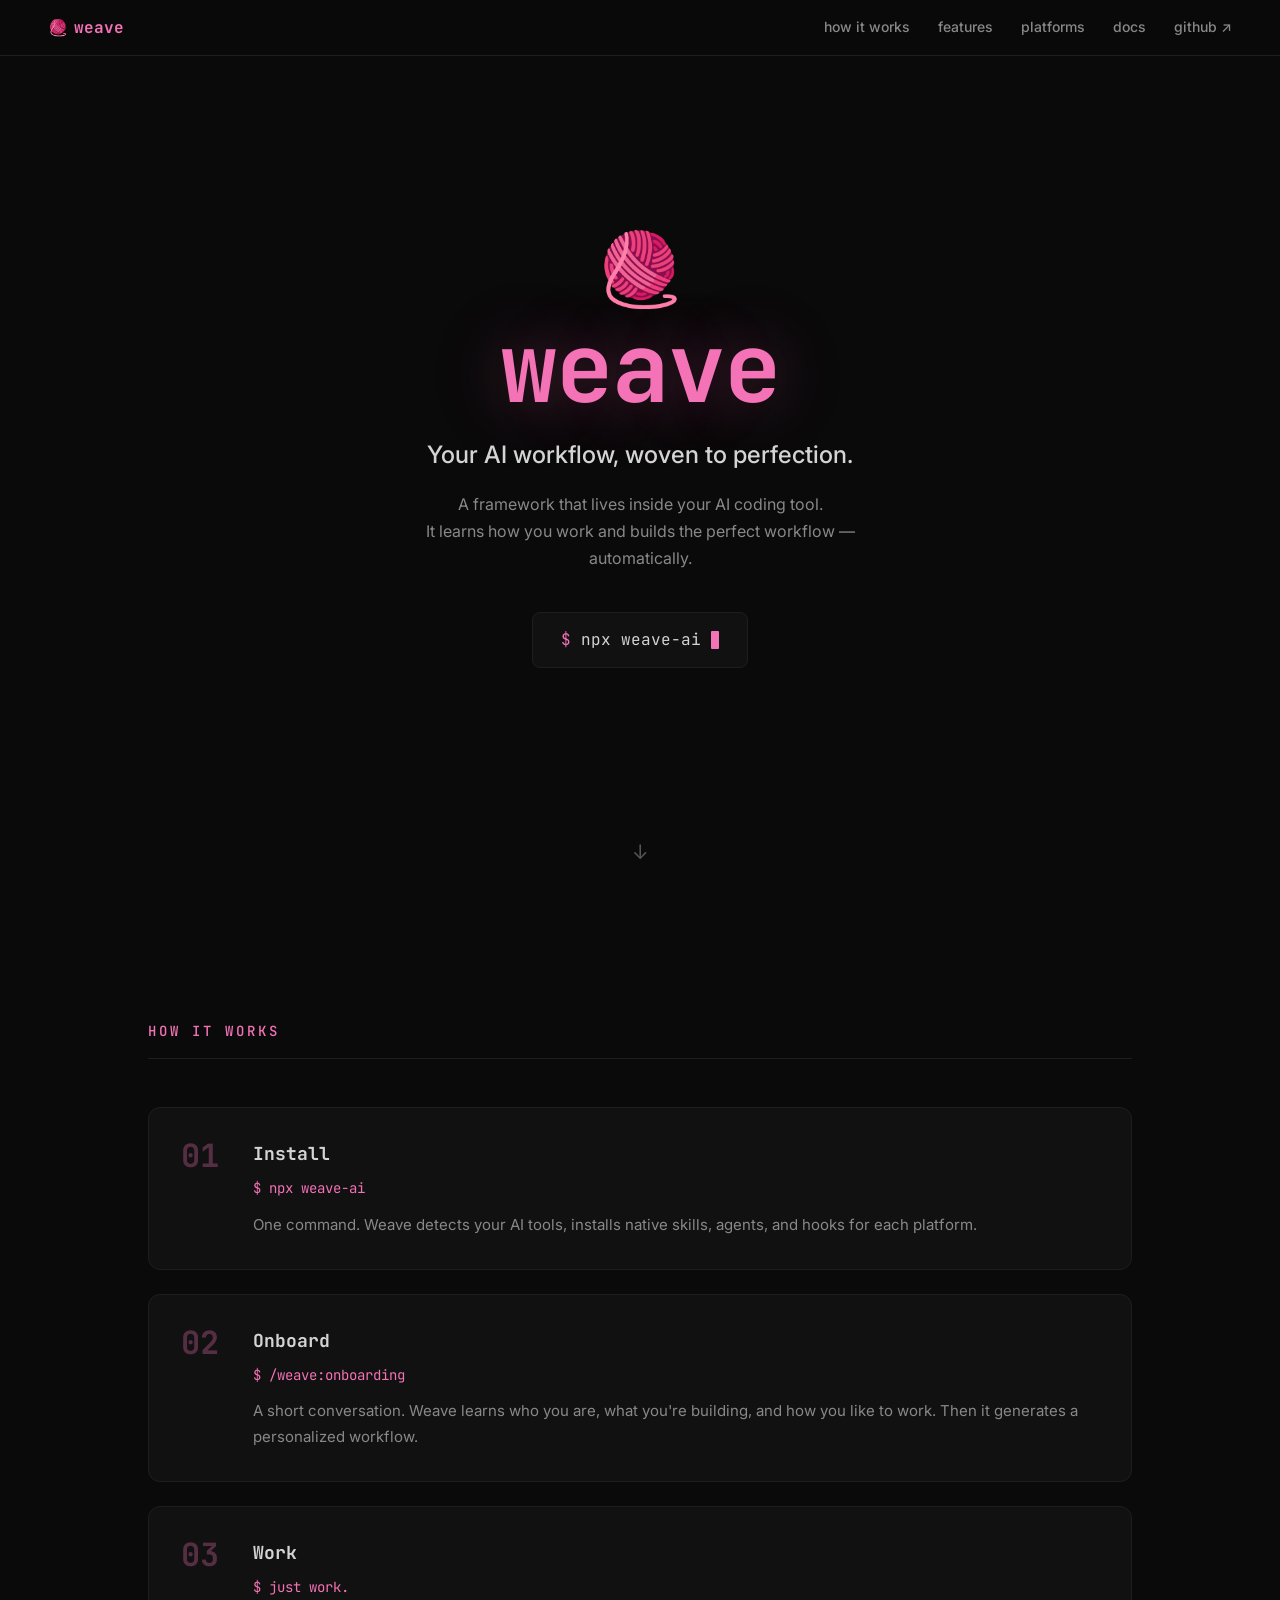
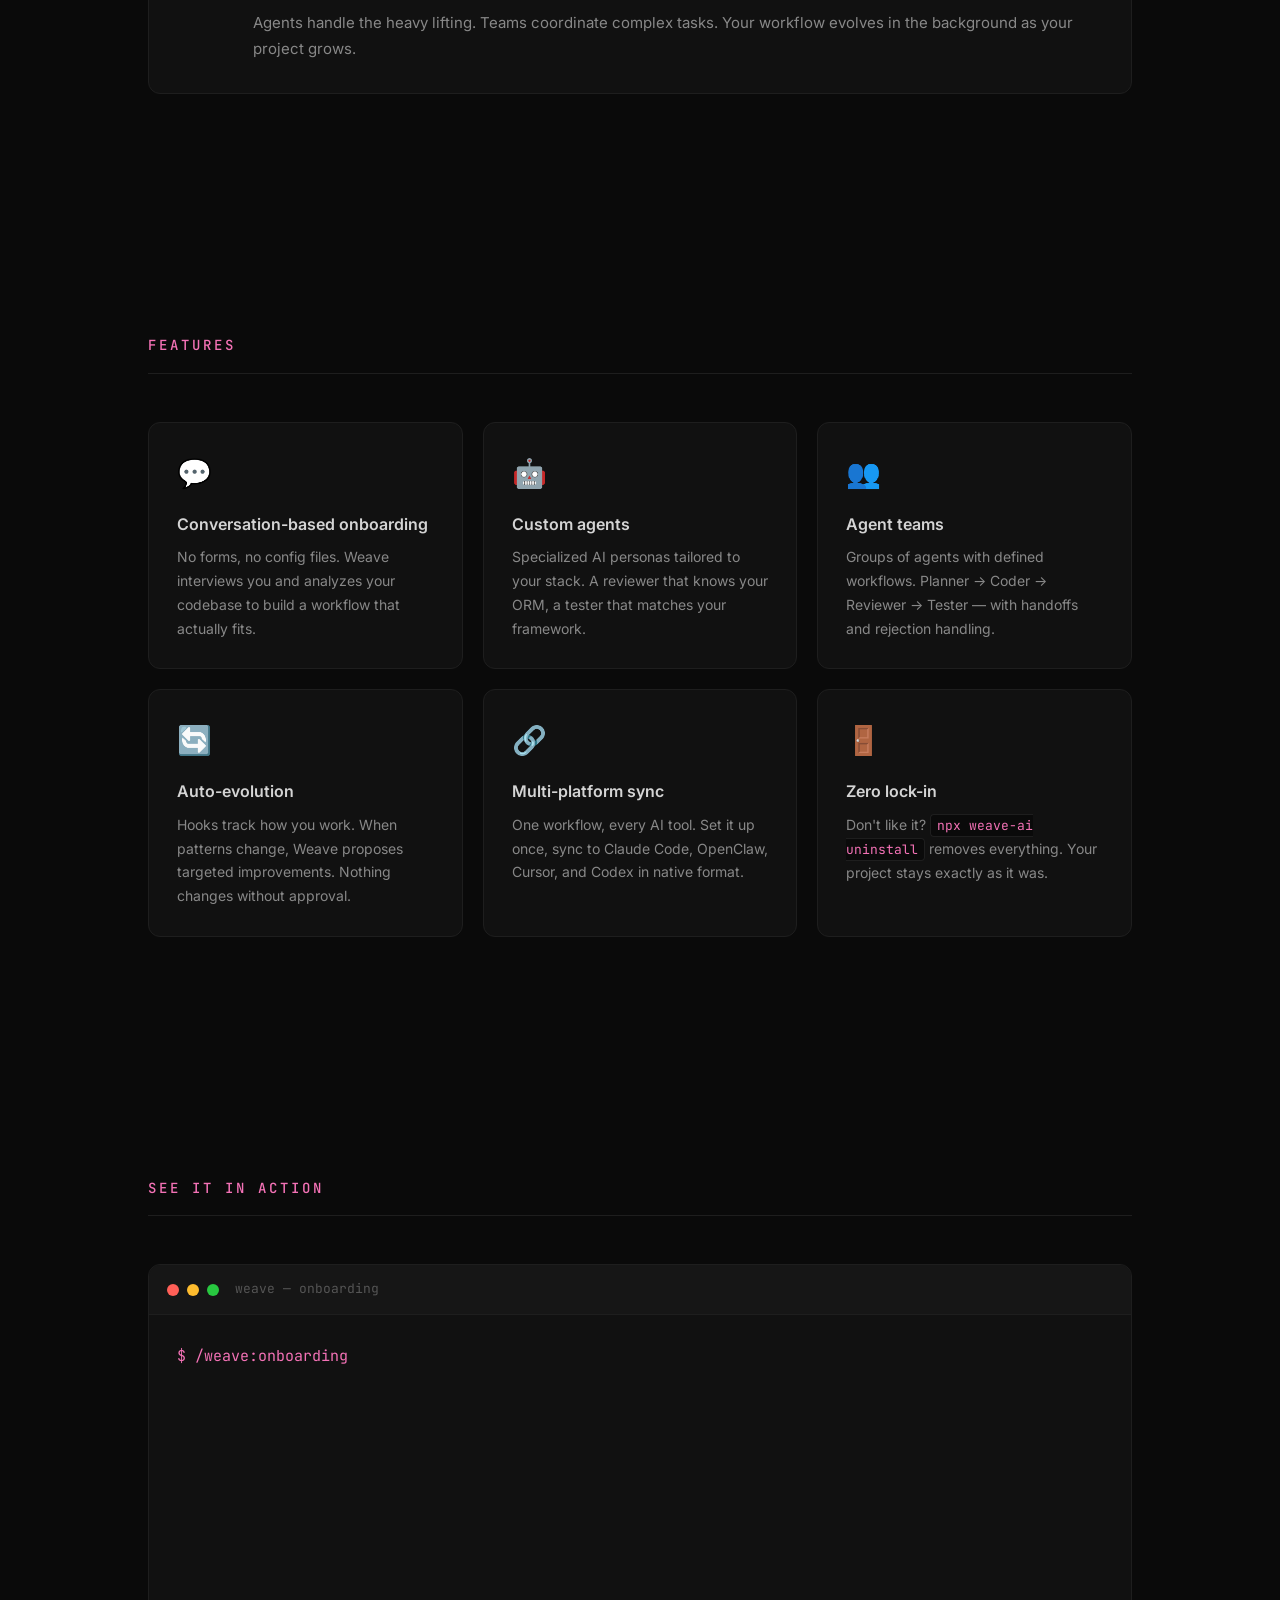
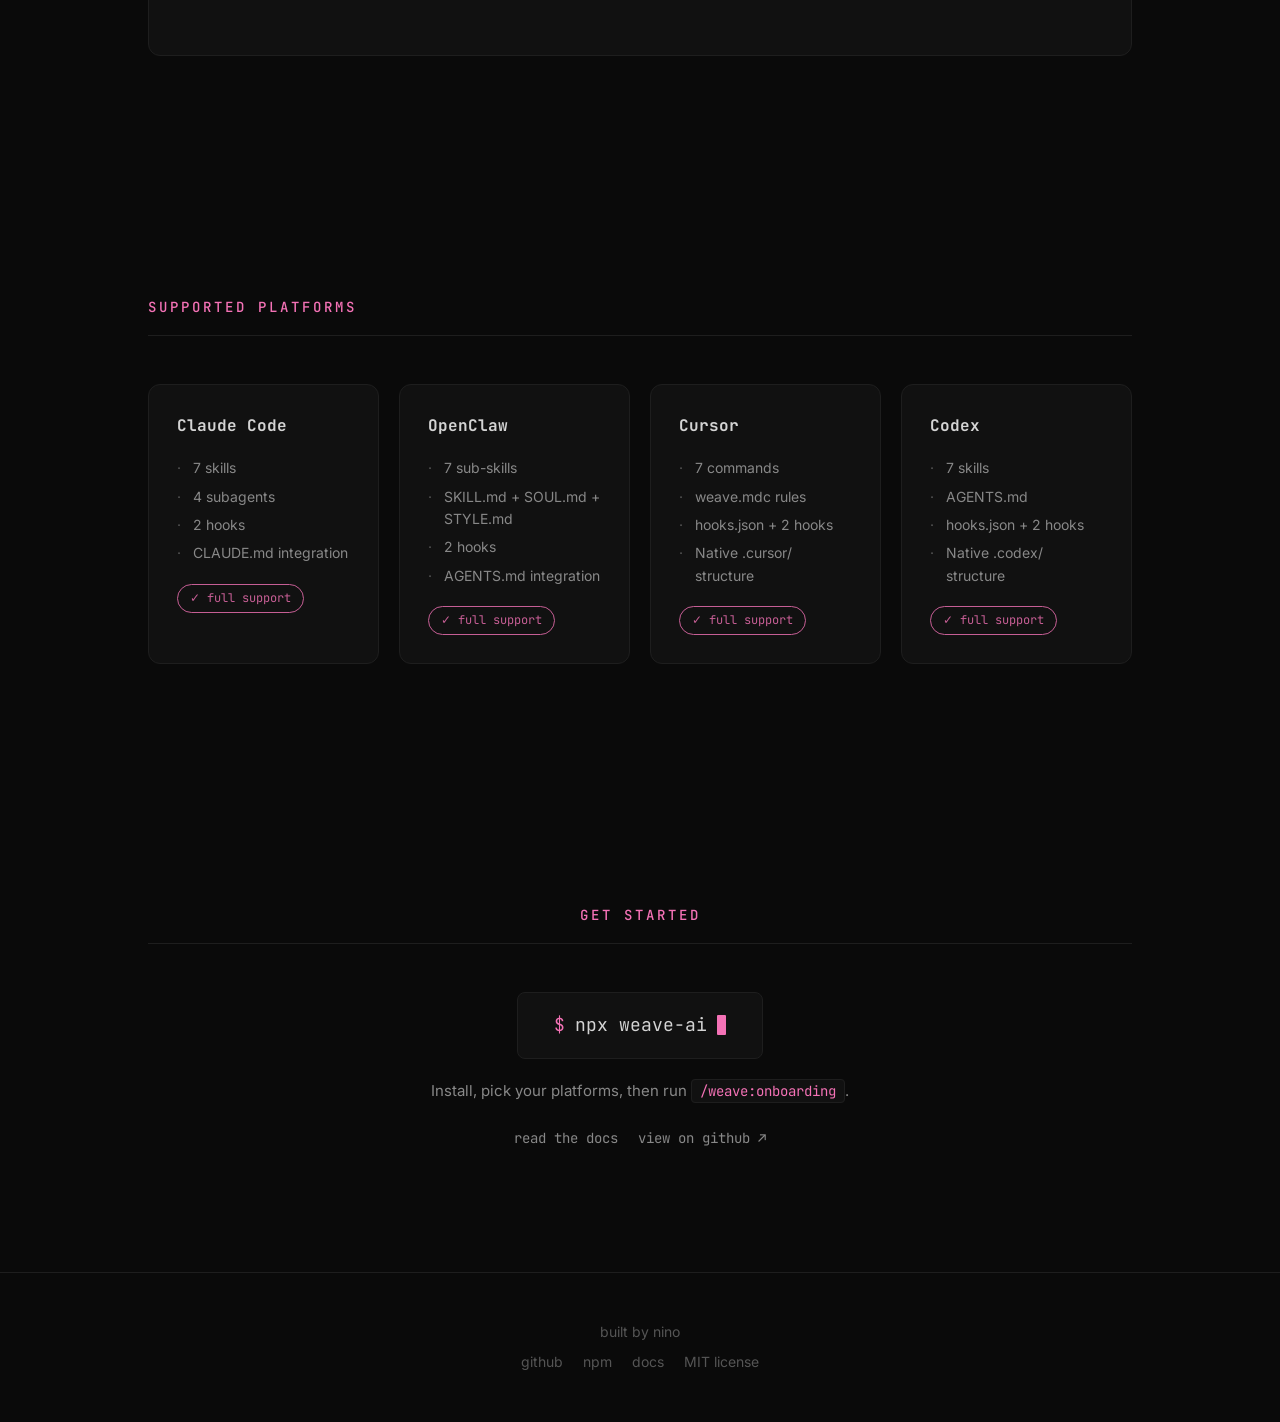
==== commit f77450e1: "feat: complete website redesign with separate docs page - Redesign landing page: clean hero with yar" ====
--- a/index.html
+++ b/index.html
@@ -6,7 +6,6 @@
   <title>Weave — Your AI workflow, woven to perfection.</title>
   <meta name="description" content="Weave is a framework that lives inside your AI coding tool. It learns how you work, understands your project, and builds the perfect workflow — automatically.">
 
-  <!-- OG Meta -->
   <meta property="og:title" content="Weave — AI Workflow Framework">
   <meta property="og:description" content="Your AI workflow, woven to perfection. No config files, no templates — just a conversation.">
   <meta property="og:type" content="website">
@@ -24,27 +23,23 @@
 
   <!-- Nav -->
   <nav class="nav">
-    <a href="#" class="nav-logo">🧶 weave</a>
+    <a href="/" class="nav-logo">🧶 <span>weave</span></a>
     <div class="nav-links">
+      <a href="#how-it-works">how it works</a>
       <a href="#features">features</a>
       <a href="#platforms">platforms</a>
-      <a href="#demo">demo</a>
-      <a href="#docs">docs</a>
-      <a href="https://github.com/ninodinoo/weave" target="_blank" rel="noopener">github</a>
+      <a href="docs.html">docs</a>
+      <a href="https://github.com/ninodinoo/weave" target="_blank" rel="noopener">github ↗</a>
     </div>
   </nav>
 
-  <!-- 1. Hero -->
-  <section class="section hero">
-    <pre class="ascii-banner">🧶
- ██╗    ██╗███████╗ █████╗ ██╗   ██╗███████╗
- ██║    ██║██╔════╝██╔══██╗██║   ██║██╔════╝
- ██║ █╗ ██║█████╗  ███████║██║   ██║█████╗
- ██║███╗██║██╔══╝  ██╔══██║╚██╗ ██╔╝██╔══╝
- ╚███╔███╔╝███████╗██║  ██║ ╚████╔╝ ███████╗
-  ╚══╝╚══╝ ╚══════╝╚═╝  ╚═╝  ╚═══╝  ╚══════╝</pre>
-    <p class="tagline">Your AI workflow, woven to perfection.</p>
-    <div class="install-cmd">
+  <!-- Hero -->
+  <section class="hero">
+    <div class="hero-yarn">🧶</div>
+    <h1 class="hero-title">weave</h1>
+    <p class="hero-tagline">Your AI workflow, woven to perfection.</p>
+    <p class="hero-sub">A framework that lives inside your AI coding tool.<br>It learns how you work and builds the perfect workflow — automatically.</p>
+    <div class="hero-install">
       <button class="cmd" data-copy="npx weave-ai">
         <span class="prompt">$</span>
         <span>npx weave-ai</span>
@@ -52,130 +47,80 @@
         <span class="copied-tooltip">copied!</span>
       </button>
     </div>
-  </section>
-
-  <div class="scroll-indicator">v scroll v</div>
-
-  <div class="divider">---</div>
-
-  <!-- 2. What is Weave? -->
-  <section class="section what-is fade-in">
-    <p class="section-title">what is weave?</p>
-    <p>Weave is a framework that lives <em>inside</em> your AI coding tool.</p>
-    <p>It doesn't replace your tools — it makes them smarter.</p>
-    <p>Through a natural conversation, Weave learns who you are,</p>
-    <p>what you're building, and how you like to work.</p>
-    <p>Then it generates a fully personalized workflow — agents, teams, rules, and skills —</p>
-    <p>tailored specifically to you and your project.</p>
-    <p class="quote">No config files to write.</p>
-    <p class="quote">No templates to copy.</p>
-    <p class="quote">Just a conversation.</p>
-  </section>
-
-  <div class="divider">---</div>
-
-  <!-- 3. How it works -->
-  <section class="section how-it-works fade-in">
-    <p class="section-title">how it works</p>
-
-    <div class="step">
-      <p class="step-cmd">npx weave-ai</p>
-      <div class="step-output">
-        <p class="check">Platform detected: Claude Code</p>
-        <p class="check">7 skills installed</p>
-        <p class="check">4 subagents installed</p>
-        <p class="check">2 hooks installed</p>
-        <p class="check">CLAUDE.md created</p>
-      </div>
-    </div>
-
-    <div class="step">
-      <p class="step-cmd">/weave:onboarding</p>
-      <div class="step-output">
-        <p class="arrow">Tell me about yourself...</p>
-        <p class="arrow">What are you building here?</p>
-        <p class="arrow">How do you like to work with AI?</p>
-        <p class="check">Workflow generated — 5 agents, 2 teams, 12 rules</p>
-      </div>
-    </div>
-
-    <div class="step">
-      <p class="step-cmd">just work.</p>
-      <div class="step-output">
-        <p class="check">Agents handle the heavy lifting</p>
-        <p class="check">Teams coordinate complex tasks</p>
-        <p class="check">Rules keep everything consistent</p>
-        <p class="check">Workflow evolves in the background...</p>
-      </div>
-    </div>
-  </section>
-
-  <div class="divider">---</div>
-
-  <!-- 4. Features -->
-  <section id="features" class="section features fade-in">
-    <p class="section-title">features</p>
-
-    <div class="tree-item" onclick="this.classList.toggle('open')">
-      <span class="tree-prefix">├── </span><span class="tree-file">onboarding.md</span><span class="tree-comment"># AI interviews you, builds your workflow</span>
-      <div class="tree-desc">A natural conversation that understands your role, your project, and your preferences. No forms, no config — just talk. Weave analyzes your codebase too, so it knows what you're working with.</div>
-    </div>
-
-    <div class="tree-item" onclick="this.classList.toggle('open')">
-      <span class="tree-prefix">├── </span><span class="tree-file">agents.md</span><span class="tree-comment"># Specialized AI agents for your project</span>
-      <div class="tree-desc">Custom agents tailored to your stack — a reviewer that knows your ORM patterns, a planner that understands your architecture, a tester that matches your testing style. Each agent has one job and does it well.</div>
-    </div>
-
-    <div class="tree-item" onclick="this.classList.toggle('open')">
-      <span class="tree-prefix">├── </span><span class="tree-file">teams.md</span><span class="tree-comment"># Agents that work together</span>
-      <div class="tree-desc">Groups of agents with defined workflows. Your feature-dev team: Planner breaks it down, Coder implements, Reviewer checks quality, Tester validates. With clear handoffs and rejection handling.</div>
-    </div>
-
-    <div class="tree-item" onclick="this.classList.toggle('open')">
-      <span class="tree-prefix">├── </span><span class="tree-file">evolve.md</span><span class="tree-comment"># Your setup improves while you work</span>
-      <div class="tree-desc">Hooks track how you work in the background. When patterns emerge — new frameworks, repeated tasks, shifting focus — Weave proposes targeted improvements. Nothing changes without your approval.</div>
-    </div>
-
-    <div class="tree-item" onclick="this.classList.toggle('open')">
-      <span class="tree-prefix">├── </span><span class="tree-file">sync.md</span><span class="tree-comment"># One workflow, every platform</span>
-      <div class="tree-desc">Your workflow works across Claude Code, OpenClaw, Cursor, and Codex. Set it up once, sync everywhere. Each platform gets native-format files — no compatibility hacks.</div>
-    </div>
-
-    <div class="tree-item" onclick="this.classList.toggle('open')">
-      <span class="tree-prefix">└── </span><span class="tree-file">uninstall.md</span><span class="tree-comment"># Clean removal, zero residue</span>
-      <div class="tree-desc">Don't like it? npx weave-ai uninstall removes everything — every file, every config, every hook. Leaves your project exactly as it was. No lock-in, no leftovers.</div>
-    </div>
-  </section>
-
-  <div class="divider">---</div>
-
-  <!-- 5. Platforms -->
-  <section id="platforms" class="section platforms fade-in">
-    <p class="section-title">supported platforms</p>
-
-    <div class="platform">
-      <span class="platform-name">[Claude Code]</span>
-      <span class="platform-status ready">&#10003; skills, subagents, hooks</span>
-    </div>
-    <div class="platform">
-      <span class="platform-name">[OpenClaw]</span>
-      <span class="platform-status ready">&#10003; skills, SOUL.md, hooks</span>
-    </div>
-    <div class="platform">
-      <span class="platform-name">[Cursor]</span>
-      <span class="platform-status ready">&#10003; commands, rules, hooks</span>
-    </div>
-    <div class="platform">
-      <span class="platform-name">[Codex]</span>
-      <span class="platform-status ready">&#10003; skills, AGENTS.md, hooks</span>
-    </div>
-  </section>
-
-  <div class="divider">---</div>
-
-  <!-- 6. Demo -->
+    <div class="hero-scroll">↓</div>
+  </section>
+
+  <!-- How it works -->
+  <section id="how-it-works" class="section fade-in">
+    <h2 class="section-heading">How it works</h2>
+    <div class="steps">
+      <div class="step-card">
+        <div class="step-number">01</div>
+        <div class="step-content">
+          <h3>Install</h3>
+          <div class="step-cmd">$ npx weave-ai</div>
+          <p>One command. Weave detects your AI tools, installs native skills, agents, and hooks for each platform.</p>
+        </div>
+      </div>
+      <div class="step-card">
+        <div class="step-number">02</div>
+        <div class="step-content">
+          <h3>Onboard</h3>
+          <div class="step-cmd">$ /weave:onboarding</div>
+          <p>A short conversation. Weave learns who you are, what you're building, and how you like to work. Then it generates a personalized workflow.</p>
+        </div>
+      </div>
+      <div class="step-card">
+        <div class="step-number">03</div>
+        <div class="step-content">
+          <h3>Work</h3>
+          <div class="step-cmd">$ just work.</div>
+          <p>Agents handle the heavy lifting. Teams coordinate complex tasks. Your workflow evolves in the background as your project grows.</p>
+        </div>
+      </div>
+    </div>
+  </section>
+
+  <!-- Features -->
+  <section id="features" class="section fade-in">
+    <h2 class="section-heading">Features</h2>
+    <div class="feature-grid">
+      <div class="feature-card">
+        <div class="feature-icon">💬</div>
+        <h3>Conversation-based onboarding</h3>
+        <p>No forms, no config files. Weave interviews you and analyzes your codebase to build a workflow that actually fits.</p>
+      </div>
+      <div class="feature-card">
+        <div class="feature-icon">🤖</div>
+        <h3>Custom agents</h3>
+        <p>Specialized AI personas tailored to your stack. A reviewer that knows your ORM, a tester that matches your framework.</p>
+      </div>
+      <div class="feature-card">
+        <div class="feature-icon">👥</div>
+        <h3>Agent teams</h3>
+        <p>Groups of agents with defined workflows. Planner → Coder → Reviewer → Tester — with handoffs and rejection handling.</p>
+      </div>
+      <div class="feature-card">
+        <div class="feature-icon">🔄</div>
+        <h3>Auto-evolution</h3>
+        <p>Hooks track how you work. When patterns change, Weave proposes targeted improvements. Nothing changes without approval.</p>
+      </div>
+      <div class="feature-card">
+        <div class="feature-icon">🔗</div>
+        <h3>Multi-platform sync</h3>
+        <p>One workflow, every AI tool. Set it up once, sync to Claude Code, OpenClaw, Cursor, and Codex in native format.</p>
+      </div>
+      <div class="feature-card">
+        <div class="feature-icon">🚪</div>
+        <h3>Zero lock-in</h3>
+        <p>Don't like it? <code>npx weave-ai uninstall</code> removes everything. Your project stays exactly as it was.</p>
+      </div>
+    </div>
+  </section>
+
+  <!-- Demo -->
   <section id="demo" class="section fade-in">
-    <p class="section-title">demo</p>
+    <h2 class="section-heading">See it in action</h2>
     <div class="demo-window">
       <div class="demo-titlebar">
         <span class="demo-dot red"></span>
@@ -187,334 +132,77 @@
     </div>
   </section>
 
-  <div class="divider">---</div>
-
-  <!-- 7. Get Started -->
-  <section class="section get-started fade-in">
-    <p class="section-title">get started</p>
-    <button class="cmd" data-copy="npx weave-ai">
+  <!-- Platforms -->
+  <section id="platforms" class="section fade-in">
+    <h2 class="section-heading">Supported platforms</h2>
+    <div class="platform-grid">
+      <div class="platform-card">
+        <h3>Claude Code</h3>
+        <ul>
+          <li>7 skills</li>
+          <li>4 subagents</li>
+          <li>2 hooks</li>
+          <li>CLAUDE.md integration</li>
+        </ul>
+        <span class="platform-badge">✓ full support</span>
+      </div>
+      <div class="platform-card">
+        <h3>OpenClaw</h3>
+        <ul>
+          <li>7 sub-skills</li>
+          <li>SKILL.md + SOUL.md + STYLE.md</li>
+          <li>2 hooks</li>
+          <li>AGENTS.md integration</li>
+        </ul>
+        <span class="platform-badge">✓ full support</span>
+      </div>
+      <div class="platform-card">
+        <h3>Cursor</h3>
+        <ul>
+          <li>7 commands</li>
+          <li>weave.mdc rules</li>
+          <li>hooks.json + 2 hooks</li>
+          <li>Native .cursor/ structure</li>
+        </ul>
+        <span class="platform-badge">✓ full support</span>
+      </div>
+      <div class="platform-card">
+        <h3>Codex</h3>
+        <ul>
+          <li>7 skills</li>
+          <li>AGENTS.md</li>
+          <li>hooks.json + 2 hooks</li>
+          <li>Native .codex/ structure</li>
+        </ul>
+        <span class="platform-badge">✓ full support</span>
+      </div>
+    </div>
+  </section>
+
+  <!-- CTA -->
+  <section class="section cta fade-in">
+    <h2 class="section-heading">Get started</h2>
+    <button class="cmd cmd-large" data-copy="npx weave-ai">
       <span class="prompt">$</span>
       <span>npx weave-ai</span>
       <span class="cursor"></span>
       <span class="copied-tooltip">copied!</span>
     </button>
-    <p style="margin-top: 16px; color: var(--dimmed); font-size: 15px;">Run it, pick your platforms, then run /weave:onboarding.</p>
-    <p class="comment" style="margin-top: 24px;">or check the source:</p>
-    <a href="https://github.com/ninodinoo/weave" class="github-link" target="_blank" rel="noopener">github.com/ninodinoo/weave</a>
-  </section>
-
-  <div class="divider">---</div>
-
-  <!-- 8. Docs -->
-  <section id="docs" class="docs">
-    <p class="section-title" style="margin-bottom: 16px;">documentation</p>
-
-    <div class="docs-nav">
-      <a href="#docs-why">why weave?</a>
-      <a href="#docs-install">installation</a>
-      <a href="#docs-onboarding">onboarding</a>
-      <a href="#docs-agents">agents</a>
-      <a href="#docs-teams">teams</a>
-      <a href="#docs-skills">skills</a>
-      <a href="#docs-evolve">evolve</a>
-      <a href="#docs-sync">multi-platform</a>
-      <a href="#docs-structure">file structure</a>
-      <a href="#docs-uninstall">uninstall</a>
-    </div>
-
-    <!-- Why Weave? -->
-    <div id="docs-why" class="docs-section">
-      <h2>Why Weave?</h2>
-      <p>AI coding tools are powerful, but they don't know <em>you</em>. They don't know your project's architecture, your coding conventions, or how you like to break down tasks. So you end up repeating yourself — explaining context, correcting habits, re-establishing rules every session.</p>
-      <p>Weave fixes this. It's a framework that lives inside your AI tool and gives it persistent, personalized knowledge about:</p>
-      <ul>
-        <li>Who you are — your role, experience, and how you like to work</li>
-        <li>What you're building — your tech stack, architecture, and project goals</li>
-        <li>How you want AI to behave — your rules, conventions, and preferences</li>
-      </ul>
-      <p>Instead of configuring this manually, Weave generates everything through a conversation. And it keeps improving as your project evolves.</p>
-
-      <h3>What makes Weave different</h3>
-      <ul>
-        <li><strong>No templates</strong> — Everything is generated specifically for you and your project</li>
-        <li><strong>Lives inside your tool</strong> — Not a separate CLI or service. It runs as native skills/commands within Claude Code, Cursor, Codex, or OpenClaw</li>
-        <li><strong>Conversation-based</strong> — The onboarding is a natural dialog, not a form</li>
-        <li><strong>Auto-evolving</strong> — Hooks track your patterns and suggest improvements</li>
-        <li><strong>Multi-platform</strong> — One source of truth, synced to all your AI tools natively</li>
-        <li><strong>Zero lock-in</strong> — Uninstall removes everything cleanly</li>
-      </ul>
-    </div>
-
-    <!-- Installation -->
-    <div id="docs-install" class="docs-section">
-      <h2>Installation</h2>
-      <p>Weave installs via npx — no global packages needed:</p>
-      <pre><code>$ npx weave-ai</code></pre>
-      <p>The installer will:</p>
-      <ul>
-        <li>Show the Weave banner</li>
-        <li>Auto-detect which AI tools are present in your project (checks for <code>.claude/</code>, <code>.cursor/</code>, <code>skills/</code>, <code>.codex/</code>)</li>
-        <li>Let you choose which platforms to install for (comma-separated numbers)</li>
-        <li>Install platform-native files for each selected platform</li>
-        <li>Create the <code>.weave/</code> state directory</li>
-      </ul>
-
-      <h3>What gets installed</h3>
-      <table class="docs-table">
-        <tr>
-          <th>Platform</th>
-          <th>Skills/Commands</th>
-          <th>Agents/Rules</th>
-          <th>Hooks</th>
-          <th>Instructions</th>
-        </tr>
-        <tr>
-          <td>Claude Code</td>
-          <td class="yes">7 skills</td>
-          <td class="yes">4 subagents</td>
-          <td class="yes">2 hooks</td>
-          <td class="yes">6 files + CLAUDE.md</td>
-        </tr>
-        <tr>
-          <td>OpenClaw</td>
-          <td class="yes">7 sub-skills</td>
-          <td class="yes">SKILL.md + SOUL.md + STYLE.md</td>
-          <td class="yes">2 hooks</td>
-          <td class="yes">in SKILL.md + AGENTS.md</td>
-        </tr>
-        <tr>
-          <td>Cursor</td>
-          <td class="yes">7 commands</td>
-          <td class="yes">weave.mdc</td>
-          <td class="yes">hooks.json + 2</td>
-          <td class="yes">6 files</td>
-        </tr>
-        <tr>
-          <td>Codex</td>
-          <td class="yes">7 skills</td>
-          <td class="yes">AGENTS.md</td>
-          <td class="yes">hooks.json + 2</td>
-          <td class="yes">6 as refs</td>
-        </tr>
-      </table>
-    </div>
-
-    <!-- Onboarding -->
-    <div id="docs-onboarding" class="docs-section">
-      <h2>Onboarding</h2>
-      <p>After installation, open your AI tool in the project and run:</p>
-      <pre><code>/weave:onboarding</code></pre>
-      <p>This starts a natural conversation (~10 exchanges) in 3 phases:</p>
-
-      <h3>Phase 1: The Person</h3>
-      <p>Weave learns about you — your role, experience, primary tech stack, how you prefer to work with AI (plan first vs. dive in, terse vs. detailed responses), and what frustrates you about your current workflow.</p>
-
-      <h3>Phase 2: The Project</h3>
-      <p>Weave analyzes your codebase (package.json, directory structure, frameworks) and asks about your vision, goals, team, and milestones. It doesn't just rely on your answers — it reads the code too.</p>
-
-      <h3>Phase 3: Workflow Proposal</h3>
-      <p>Based on everything learned, Weave proposes a specific workflow:</p>
-      <ul>
-        <li>Which agents to create and why</li>
-        <li>Which teams to assemble with what workflow</li>
-        <li>Which rules to enforce</li>
-        <li>Which custom skills to add</li>
-      </ul>
-      <p>You review, adjust, and approve. Then Weave generates all the files.</p>
-
-      <h3>What gets generated</h3>
-      <ul>
-        <li><code>.weave/config.json</code> — Your profile and project context</li>
-        <li><code>.weave/agents/*.md</code> — Agent definitions</li>
-        <li><code>.weave/teams/*.json</code> — Team configurations</li>
-        <li><code>.weave/rules/*.md</code> — Project rules</li>
-        <li><code>.weave/skills/*.md</code> — Custom skills</li>
-        <li>Platform-specific files (CLAUDE.md, SOUL.md, etc.)</li>
-      </ul>
-    </div>
-
-    <!-- Agents -->
-    <div id="docs-agents" class="docs-section">
-      <h2>Agents</h2>
-      <p>Agents are specialized AI personas with a single clear job. Each agent has:</p>
-      <ul>
-        <li><strong>Role</strong> — One sentence describing what it is</li>
-        <li><strong>Responsibility</strong> — Exactly what it does (specific, not vague)</li>
-        <li><strong>Instructions</strong> — Step-by-step approach, like onboarding a new team member</li>
-        <li><strong>Tools</strong> — Which tools it's allowed to use</li>
-        <li><strong>Output</strong> — What it produces when done</li>
-      </ul>
-
-      <h3>Example agents Weave might create</h3>
-      <ul>
-        <li><strong>planner</strong> — Breaks down tasks into implementation steps</li>
-        <li><strong>executor</strong> — Implements code following plans</li>
-        <li><strong>reviewer</strong> — Reviews for quality, bugs, and conventions</li>
-        <li><strong>tester</strong> — Writes and runs tests</li>
-        <li><strong>security</strong> — Checks for vulnerabilities (for projects handling sensitive data)</li>
-      </ul>
-      <p>The key: agents are customized to <em>your</em> stack. Your reviewer knows your ORM patterns. Your tester matches your testing framework. Nothing is generic.</p>
-
-      <h3>Adding agents later</h3>
-      <pre><code>/weave:add-agent</code></pre>
-      <p>This starts a short conversation about what the agent should do, then generates it and offers to add it to an existing team.</p>
-    </div>
-
-    <!-- Teams -->
-    <div id="docs-teams" class="docs-section">
-      <h2>Teams</h2>
-      <p>Teams are groups of agents that work together on complex tasks. Each team defines:</p>
-      <ul>
-        <li><strong>Purpose</strong> — What workflow this team handles</li>
-        <li><strong>Members</strong> — Which agents participate</li>
-        <li><strong>Workflow order</strong> — Who does what first, who hands off to whom</li>
-        <li><strong>Rejection handling</strong> — What happens when the reviewer says no</li>
-        <li><strong>Trigger</strong> — A skill/command that activates the team</li>
-      </ul>
-
-      <h3>Example: Feature Development Team</h3>
-      <pre><code>Trigger: /weave:build-feature
-
-  1. Planner    → breaks the feature into steps
-  2. Researcher → analyzes relevant codebase areas
-  3. Executor   → implements the code
-  4. Reviewer   → checks quality + conventions
-     ↳ reject? → back to Executor with feedback
-  5. Tester     → writes and runs tests</code></pre>
-
-      <h3>Adding teams later</h3>
-      <pre><code>/weave:add-team</code></pre>
-    </div>
-
-    <!-- Skills -->
-    <div id="docs-skills" class="docs-section">
-      <h2>Skills</h2>
-      <p>Skills are custom slash commands that automate specific tasks. They're markdown files with instructions for the AI.</p>
-      <p>Weave comes with 7 built-in skills:</p>
-      <table class="docs-table">
-        <tr><th>Skill</th><th>What it does</th></tr>
-        <tr><td><code>/weave:onboarding</code></td><td>Start the onboarding conversation</td></tr>
-        <tr><td><code>/weave:evolve</code></td><td>Optimize workflow based on project changes</td></tr>
-        <tr><td><code>/weave:status</code></td><td>Show current workflow setup</td></tr>
-        <tr><td><code>/weave:sync</code></td><td>Sync workflow across platforms</td></tr>
-        <tr><td><code>/weave:add-agent</code></td><td>Create a new agent</td></tr>
-        <tr><td><code>/weave:add-skill</code></td><td>Create a new custom skill</td></tr>
-        <tr><td><code>/weave:add-team</code></td><td>Define a new agent team</td></tr>
-      </table>
-      <p>During onboarding, Weave creates additional project-specific skills based on your needs (e.g., <code>/weave:deploy</code>, <code>/weave:review</code>).</p>
-    </div>
-
-    <!-- Evolve -->
-    <div id="docs-evolve" class="docs-section">
-      <h2>Evolve</h2>
-      <p>Your project changes. Your workflow should too.</p>
-      <p>Weave has two mechanisms for this:</p>
-
-      <h3>Background hooks</h3>
-      <p>Two hooks run automatically:</p>
-      <ul>
-        <li><strong>evolve-hook</strong> — Tracks file edit patterns. When it detects significant changes (new frameworks, repeated tasks), it suggests running <code>/weave:evolve</code></li>
-        <li><strong>context-guard</strong> — Monitors context window usage and warns before it overflows</li>
-      </ul>
-
-      <h3>Manual evolution</h3>
-      <pre><code>/weave:evolve</code></pre>
-      <p>The optimizer agent reads your git history, current codebase, and existing setup. It looks for:</p>
-      <ul>
-        <li>New technologies that need specific rules</li>
-        <li>Stale agents that don't match the project anymore</li>
-        <li>Repeated patterns that could be a skill</li>
-        <li>Missing coverage (tests, CI, docs)</li>
-      </ul>
-      <p>Every change is proposed and explained before being applied. Nothing happens silently.</p>
-    </div>
-
-    <!-- Multi-Platform -->
-    <div id="docs-sync" class="docs-section">
-      <h2>Multi-Platform Sync</h2>
-      <p>Weave uses a single source of truth (<code>.weave/</code>) and translates it into each platform's native format.</p>
-
-      <h3>How it works</h3>
-      <ul>
-        <li>All definitions live in <code>.weave/</code> (agents, skills, teams, rules)</li>
-        <li>The sync agent reads <code>.weave/platforms.json</code> to know which platforms are active</li>
-        <li>For each platform, it writes files in the correct native format</li>
-        <li>Each platform gets the maximum features it supports</li>
-      </ul>
-
-      <h3>Platform-native formats</h3>
-      <table class="docs-table">
-        <tr><th>Concept</th><th>Claude Code</th><th>OpenClaw</th><th>Cursor</th><th>Codex</th></tr>
-        <tr><td>Skills</td><td>.claude/commands/</td><td>skills/sub-skills/</td><td>.cursor/commands/</td><td>.agents/skills/</td></tr>
-        <tr><td>Agents</td><td>.claude/agents/</td><td>SKILL.md</td><td>weave.mdc</td><td>AGENTS.md</td></tr>
-        <tr><td>Rules</td><td>CLAUDE.md</td><td>SOUL.md</td><td>weave.mdc</td><td>AGENTS.md</td></tr>
-        <tr><td>Hooks</td><td>.claude/hooks/</td><td>hooks/</td><td>.cursor/hooks/</td><td>.codex/hooks/</td></tr>
-      </table>
-
-      <pre><code>/weave:sync</code></pre>
-      <p>Run this after making changes to sync everything across platforms.</p>
-    </div>
-
-    <!-- File Structure -->
-    <div id="docs-structure" class="docs-section">
-      <h2>File Structure</h2>
-      <p>After onboarding, your project looks like this:</p>
-      <pre><code class="file-tree">project/
-├── <span class="highlight">.weave/</span>                    # Source of truth
-│   ├── config.json            # User + project context
-│   ├── platforms.json         # Active platforms
-│   ├── agents/*.md            # Universal agent definitions
-│   ├── skills/*.md            # Universal skills
-│   ├── teams/*.json           # Team definitions
-│   ├── rules/*.md             # Universal rules
-│   └── history/               # Change log
-│
-├── <span class="highlight">.claude/</span>                   # Claude Code (native)
-│   ├── commands/weave:*.md    # Skills (slash commands)
-│   ├── agents/weave-*.md      # Subagents
-│   └── hooks/                 # Lifecycle hooks
-│
-├── <span class="highlight">.cursor/</span>                   # Cursor (native)
-│   ├── commands/weave-*.md    # Commands
-│   ├── rules/weave.mdc        # Rules
-│   └── hooks.json + hooks/    # Lifecycle hooks
-│
-├── <span class="highlight">.agents/skills/</span>            # Codex (native)
-├── <span class="highlight">.codex/hooks.json</span>          # Codex hooks
-│
-├── <span class="highlight">skills/weave/</span>              # OpenClaw (native)
-├── SOUL.md / STYLE.md         # OpenClaw identity
-├── AGENTS.md                  # Codex/OpenClaw instructions
-└── CLAUDE.md                  # Claude Code rules</code></pre>
-    </div>
-
-    <!-- Uninstall -->
-    <div id="docs-uninstall" class="docs-section">
-      <h2>Uninstall &amp; Purge</h2>
-
-      <h3>Remove from project</h3>
-      <pre><code>$ npx weave-ai uninstall</code></pre>
-      <p>Requires two confirmations ("yes" + type "UNWEAVE"). Removes every Weave file from the current project — skills, agents, hooks, rules, .weave/ directory. If CLAUDE.md or AGENTS.md has non-Weave content, only the Weave section is removed.</p>
-
-      <h3>Remove from system</h3>
-      <pre><code>$ npx weave-ai purge</code></pre>
-      <p>Requires three confirmations. Does everything uninstall does, plus:</p>
-      <ul>
-        <li>Removes the global npm package</li>
-        <li>Clears the npx cache for weave-ai</li>
-      </ul>
-      <p>After purge, it's as if Weave was never installed.</p>
+    <p class="cta-hint">Install, pick your platforms, then run <code>/weave:onboarding</code>.</p>
+    <div class="cta-links">
+      <a href="docs.html" class="cta-link">read the docs</a>
+      <a href="https://github.com/ninodinoo/weave" target="_blank" rel="noopener" class="cta-link">view on github ↗</a>
     </div>
   </section>
 
   <!-- Footer -->
   <footer class="footer">
-    <div class="divider">---</div>
-    <p style="margin-top: 20px;">built by nino</p>
+    <p>built by <a href="https://github.com/ninodinoo" target="_blank" rel="noopener">nino</a></p>
     <div class="footer-links">
       <a href="https://github.com/ninodinoo/weave" target="_blank" rel="noopener">github</a>
       <a href="https://www.npmjs.com/package/weave-ai" target="_blank" rel="noopener">npm</a>
-      <a href="#">license: MIT</a>
+      <a href="docs.html">docs</a>
+      <a href="#">MIT license</a>
     </div>
   </footer>
 
--- a/styles/terminal.css
+++ b/styles/terminal.css
@@ -1,47 +1,174 @@
-@import url('https://fonts.googleapis.com/css2?family=JetBrains+Mono:wght@400;700&display=swap');
+@import url('https://fonts.googleapis.com/css2?family=JetBrains+Mono:wght@400;500;700&display=swap');
+@import url('https://fonts.googleapis.com/css2?family=Inter:wght@400;500;600;700&display=swap');
 
 :root {
   --bg: #0a0a0a;
-  --text: #e0e0e0;
+  --bg-card: #111111;
+  --bg-hover: #181818;
+  --border: #1e1e1e;
+  --border-hover: #333;
+  --text: #d4d4d4;
+  --text-secondary: #888;
+  --text-dimmed: #555;
   --accent: #f472b6;
-  --dimmed: #555555;
-  --font: 'JetBrains Mono', 'Fira Code', monospace;
+  --accent-glow: rgba(244, 114, 182, 0.15);
+  --accent-glow-strong: rgba(244, 114, 182, 0.3);
+  --font-mono: 'JetBrains Mono', 'Fira Code', monospace;
+  --font-sans: 'Inter', -apple-system, BlinkMacSystemFont, sans-serif;
 }
 
 body {
   background: var(--bg);
   color: var(--text);
-  font-family: var(--font);
-  font-size: 18px;
+  font-family: var(--font-sans);
+  font-size: 16px;
   overflow-x: hidden;
 }
 
-/* --- Layout --- */
+/* ═══════════════════════════════
+   Navigation
+   ═══════════════════════════════ */
+
+.nav {
+  position: fixed;
+  top: 0;
+  left: 0;
+  right: 0;
+  z-index: 100;
+  background: rgba(10, 10, 10, 0.85);
+  backdrop-filter: blur(12px);
+  -webkit-backdrop-filter: blur(12px);
+  border-bottom: 1px solid var(--border);
+  padding: 0 48px;
+  height: 56px;
+  display: flex;
+  align-items: center;
+  justify-content: space-between;
+}
+
+.nav-logo {
+  font-family: var(--font-mono);
+  font-size: 16px;
+  font-weight: 700;
+  display: flex;
+  align-items: center;
+  gap: 6px;
+}
+
+.nav-logo span {
+  color: var(--accent);
+}
+
+.nav-links {
+  display: flex;
+  gap: 28px;
+  font-size: 14px;
+}
+
+.nav-links a {
+  color: var(--text-secondary);
+  transition: color 0.2s;
+  font-weight: 500;
+}
+
+.nav-links a:hover,
+.nav-links a.nav-active {
+  color: var(--accent);
+}
+
+/* ═══════════════════════════════
+   Hero
+   ═══════════════════════════════ */
+
+.hero {
+  min-height: 100vh;
+  display: flex;
+  flex-direction: column;
+  align-items: center;
+  justify-content: center;
+  text-align: center;
+  padding: 0 24px;
+  position: relative;
+}
+
+.hero-yarn {
+  font-size: 72px;
+  margin-bottom: 16px;
+  line-height: 1;
+}
+
+.hero-title {
+  font-family: var(--font-mono);
+  font-size: clamp(48px, 10vw, 96px);
+  font-weight: 700;
+  color: var(--accent);
+  letter-spacing: -2px;
+  line-height: 1;
+  text-shadow: 0 0 60px var(--accent-glow-strong), 0 0 120px var(--accent-glow);
+}
+
+.hero-tagline {
+  margin-top: 20px;
+  font-size: clamp(18px, 3vw, 24px);
+  color: var(--text);
+  font-weight: 500;
+}
+
+.hero-sub {
+  margin-top: 16px;
+  font-size: 16px;
+  color: var(--text-secondary);
+  line-height: 1.7;
+  max-width: 520px;
+}
+
+.hero-install {
+  margin-top: 40px;
+}
+
+.hero-scroll {
+  position: absolute;
+  bottom: 32px;
+  color: var(--text-dimmed);
+  font-size: 20px;
+  animation: scrollBounce 2s ease-in-out infinite;
+}
+
+@keyframes scrollBounce {
+  0%, 100% { transform: translateY(0); opacity: 0.3; }
+  50% { transform: translateY(10px); opacity: 0.7; }
+}
+
+/* ═══════════════════════════════
+   Sections
+   ═══════════════════════════════ */
 
 .section {
-  max-width: 960px;
+  max-width: 1080px;
   margin: 0 auto;
-  padding: 100px 48px;
-}
-
-.divider {
-  max-width: 100%;
-  margin: 0;
-  padding: 0;
-  border: none;
-  border-top: 1px solid #1a1a1a;
-  height: 0;
-  overflow: hidden;
-  color: transparent;
-  user-select: none;
-}
-
-/* --- Fade-in animation --- */
+  padding: 120px 48px;
+}
+
+.section-heading {
+  font-family: var(--font-mono);
+  font-size: 14px;
+  font-weight: 500;
+  color: var(--accent);
+  text-transform: uppercase;
+  letter-spacing: 3px;
+  margin-bottom: 48px;
+  padding-bottom: 16px;
+  border-bottom: 1px solid var(--border);
+}
+
+/* ═══════════════════════════════
+   Fade-in animation
+   ═══════════════════════════════ */
 
 .fade-in {
   opacity: 0;
-  transform: translateY(16px);
-  transition: opacity 0.6s ease, transform 0.6s ease;
+  transform: translateY(24px);
+  transition: opacity 0.7s ease, transform 0.7s ease;
 }
 
 .fade-in.visible {
@@ -49,71 +176,35 @@
   transform: translateY(0);
 }
 
-/* --- Cursor blink --- */
-
-.cursor {
-  display: inline-block;
-  width: 0.6em;
-  height: 1.1em;
-  background: var(--accent);
-  vertical-align: text-bottom;
-  animation: blink 1s step-end infinite;
-}
-
-@keyframes blink {
-  0%, 100% { opacity: 1; }
-  50% { opacity: 0; }
-}
-
-/* --- Hero --- */
-
-.hero {
-  padding-top: 140px;
-  padding-bottom: 120px;
-  text-align: center;
-}
-
-.hero .ascii-banner {
-  font-size: clamp(8px, 2.8vw, 18px);
-  line-height: 1.3;
-  color: var(--accent);
-  white-space: pre;
-  display: inline-block;
-  text-align: left;
-  text-shadow: 0 0 20px rgba(244, 114, 182, 0.3), 0 0 40px rgba(244, 114, 182, 0.1);
-}
-
-.hero .tagline {
-  margin-top: 32px;
-  font-size: 20px;
-  color: var(--dimmed);
-}
-
-.hero .install-cmd {
-  margin-top: 40px;
-  display: inline-block;
-}
-
-/* --- Command blocks (copyable) --- */
+/* ═══════════════════════════════
+   Command blocks (copyable)
+   ═══════════════════════════════ */
 
 .cmd {
   display: inline-flex;
   align-items: center;
   gap: 10px;
-  background: #141414;
-  border: 1px solid #222;
-  border-radius: 6px;
+  background: var(--bg-card);
+  border: 1px solid var(--border);
+  border-radius: 8px;
   padding: 14px 28px;
-  font-family: var(--font);
-  font-size: 18px;
+  font-family: var(--font-mono);
+  font-size: 16px;
   cursor: pointer;
-  transition: border-color 0.2s, background 0.2s;
+  transition: border-color 0.2s, background 0.2s, box-shadow 0.2s;
   position: relative;
+  color: var(--text);
 }
 
 .cmd:hover {
   border-color: var(--accent);
-  background: #1a1a1a;
+  background: var(--bg-hover);
+  box-shadow: 0 0 20px var(--accent-glow);
+}
+
+.cmd-large {
+  padding: 18px 36px;
+  font-size: 18px;
 }
 
 .cmd .prompt {
@@ -131,7 +222,7 @@
   font-size: 13px;
   font-weight: 700;
   padding: 6px 14px;
-  border-radius: 4px;
+  border-radius: 6px;
   opacity: 0;
   pointer-events: none;
   transition: opacity 0.3s, transform 0.3s;
@@ -142,137 +233,200 @@
   transform: translateX(-50%) translateY(0);
 }
 
-/* --- Comment style --- */
-
-.comment {
-  color: var(--dimmed);
-}
-
-.comment::before {
-  content: '# ';
-  color: var(--dimmed);
-}
-
-/* --- Section: What is Weave --- */
-
-.what-is p {
+/* ═══════════════════════════════
+   Cursor blink
+   ═══════════════════════════════ */
+
+.cursor {
+  display: inline-block;
+  width: 0.55em;
+  height: 1.1em;
+  background: var(--accent);
+  vertical-align: text-bottom;
+  animation: blink 1s step-end infinite;
+  border-radius: 1px;
+}
+
+@keyframes blink {
+  0%, 100% { opacity: 1; }
+  50% { opacity: 0; }
+}
+
+/* ═══════════════════════════════
+   Steps (How it works)
+   ═══════════════════════════════ */
+
+.steps {
+  display: flex;
+  flex-direction: column;
+  gap: 24px;
+}
+
+.step-card {
+  display: flex;
+  gap: 24px;
+  padding: 32px;
+  background: var(--bg-card);
+  border: 1px solid var(--border);
+  border-radius: 12px;
+  transition: border-color 0.2s;
+}
+
+.step-card:hover {
+  border-color: var(--border-hover);
+}
+
+.step-number {
+  font-family: var(--font-mono);
+  font-size: 32px;
+  font-weight: 700;
+  color: var(--accent);
+  opacity: 0.3;
+  line-height: 1;
+  flex-shrink: 0;
+  width: 48px;
+}
+
+.step-content h3 {
+  font-family: var(--font-mono);
+  font-size: 18px;
+  font-weight: 700;
+  color: var(--text);
   margin-bottom: 8px;
 }
 
-.what-is .quote {
-  color: var(--accent);
-  margin-top: 16px;
-}
-
-.what-is .quote::before {
-  content: '> ';
-  color: var(--dimmed);
-}
-
-/* --- Section: How it works --- */
-
-.how-it-works .step {
-  margin-bottom: 40px;
-}
-
-.how-it-works .step-cmd {
-  color: var(--accent);
-  margin-bottom: 4px;
-}
-
-.how-it-works .step-cmd::before {
-  content: '$ ';
-}
-
-.how-it-works .step-output {
-  padding-left: 20px;
-}
-
-.how-it-works .check::before {
-  content: '\2713  ';
-  color: var(--accent);
-}
-
-.how-it-works .arrow::before {
-  content: '> ';
-  color: var(--dimmed);
-}
-
-/* --- Section: Features (file tree) --- */
-
-.features .tree-item {
-  padding: 12px 8px;
-  cursor: pointer;
-  user-select: none;
-  border-bottom: 1px solid #1a1a1a;
+.step-content .step-cmd {
+  font-family: var(--font-mono);
+  font-size: 14px;
+  color: var(--accent);
+  margin-bottom: 12px;
+}
+
+.step-content p {
+  color: var(--text-secondary);
+  line-height: 1.7;
+  font-size: 15px;
+}
+
+/* ═══════════════════════════════
+   Feature grid
+   ═══════════════════════════════ */
+
+.feature-grid {
+  display: grid;
+  grid-template-columns: repeat(auto-fit, minmax(300px, 1fr));
+  gap: 20px;
+}
+
+.feature-card {
+  padding: 28px;
+  background: var(--bg-card);
+  border: 1px solid var(--border);
+  border-radius: 12px;
+  transition: border-color 0.2s;
+}
+
+.feature-card:hover {
+  border-color: var(--border-hover);
+}
+
+.feature-icon {
+  font-size: 28px;
+  margin-bottom: 16px;
+}
+
+.feature-card h3 {
+  font-size: 16px;
+  font-weight: 600;
+  color: var(--text);
+  margin-bottom: 8px;
+}
+
+.feature-card p {
+  font-size: 14px;
+  color: var(--text-secondary);
+  line-height: 1.7;
+}
+
+.feature-card code {
+  font-family: var(--font-mono);
+  font-size: 13px;
+  background: var(--bg);
+  border: 1px solid var(--border);
+  padding: 2px 6px;
   border-radius: 4px;
-  transition: background 0.2s;
-}
-
-.features .tree-item:hover {
-  background: #141414;
-}
-
-.features .tree-item:last-child {
-  border-bottom: none;
-}
-
-.features .tree-prefix {
-  color: var(--dimmed);
-  user-select: none;
-}
-
-.features .tree-file {
-  color: var(--accent);
-}
-
-.features .tree-comment {
-  color: var(--dimmed);
-  margin-left: 8px;
-}
-
-.features .tree-desc {
-  max-height: 0;
-  overflow: hidden;
-  transition: max-height 0.3s ease, padding 0.3s ease;
-  padding-left: 28px;
-  color: var(--dimmed);
-  font-size: 15px;
-  line-height: 1.7;
-}
-
-.features .tree-item.open .tree-desc {
-  max-height: 120px;
-  padding-top: 8px;
-  padding-bottom: 4px;
-}
-
-/* --- Section: Platforms --- */
-
-.platforms .platform {
-  padding: 6px 0;
-  display: flex;
-  gap: 12px;
-}
-
-.platforms .platform-name {
-  min-width: 140px;
-}
-
-.platforms .platform-status.ready {
-  color: var(--accent);
-}
-
-.platforms .platform-status.soon {
-  color: var(--dimmed);
-}
-
-/* --- Section: Demo --- */
+  color: var(--accent);
+}
+
+/* ═══════════════════════════════
+   Platform grid
+   ═══════════════════════════════ */
+
+.platform-grid {
+  display: grid;
+  grid-template-columns: repeat(auto-fit, minmax(220px, 1fr));
+  gap: 20px;
+}
+
+.platform-card {
+  padding: 28px;
+  background: var(--bg-card);
+  border: 1px solid var(--border);
+  border-radius: 12px;
+  transition: border-color 0.2s;
+}
+
+.platform-card:hover {
+  border-color: var(--border-hover);
+}
+
+.platform-card h3 {
+  font-family: var(--font-mono);
+  font-size: 16px;
+  font-weight: 700;
+  color: var(--text);
+  margin-bottom: 16px;
+}
+
+.platform-card ul {
+  list-style: none;
+  margin-bottom: 16px;
+}
+
+.platform-card li {
+  font-size: 14px;
+  color: var(--text-secondary);
+  padding: 3px 0;
+  padding-left: 16px;
+  position: relative;
+}
+
+.platform-card li::before {
+  content: '·';
+  position: absolute;
+  left: 0;
+  color: var(--text-dimmed);
+}
+
+.platform-badge {
+  font-family: var(--font-mono);
+  font-size: 12px;
+  color: var(--accent);
+  border: 1px solid var(--accent);
+  border-radius: 20px;
+  padding: 4px 12px;
+  display: inline-block;
+  opacity: 0.8;
+}
+
+/* ═══════════════════════════════
+   Demo
+   ═══════════════════════════════ */
 
 .demo-window {
-  background: #141414;
-  border: 1px solid #222;
-  border-radius: 8px;
+  background: var(--bg-card);
+  border: 1px solid var(--border);
+  border-radius: 12px;
   overflow: hidden;
 }
 
@@ -280,9 +434,9 @@
   display: flex;
   align-items: center;
   gap: 8px;
-  padding: 12px 16px;
-  background: #1a1a1a;
-  border-bottom: 1px solid #222;
+  padding: 14px 18px;
+  background: #161616;
+  border-bottom: 1px solid var(--border);
 }
 
 .demo-dot {
@@ -297,67 +451,84 @@
 
 .demo-title {
   margin-left: 8px;
-  font-size: 14px;
-  color: var(--dimmed);
+  font-family: var(--font-mono);
+  font-size: 13px;
+  color: var(--text-dimmed);
 }
 
 .demo-body {
   padding: 28px;
   min-height: 340px;
-  font-size: 16px;
+  font-family: var(--font-mono);
+  font-size: 15px;
   line-height: 1.8;
   white-space: pre-wrap;
 }
 
-.demo-body .demo-prompt {
-  color: var(--accent);
-}
-
-.demo-body .demo-input {
-  color: var(--text);
-}
-
-.demo-body .demo-output {
-  color: var(--dimmed);
-}
-
-.demo-body .demo-check {
-  color: var(--accent);
-}
-
-/* --- Section: Get Started --- */
-
-.get-started {
+.demo-body .demo-prompt { color: var(--accent); }
+.demo-body .demo-input { color: var(--text); }
+.demo-body .demo-output { color: var(--text-secondary); }
+.demo-body .demo-check { color: var(--accent); }
+
+/* ═══════════════════════════════
+   CTA
+   ═══════════════════════════════ */
+
+.cta {
   text-align: center;
 }
 
-.get-started .comment {
+.cta-hint {
   margin-top: 20px;
-}
-
-.get-started .github-link {
-  display: inline-block;
+  color: var(--text-secondary);
+  font-size: 15px;
+}
+
+.cta-hint code {
+  font-family: var(--font-mono);
+  font-size: 14px;
+  color: var(--accent);
+  background: var(--bg-card);
+  border: 1px solid var(--border);
+  padding: 2px 8px;
+  border-radius: 4px;
+}
+
+.cta-links {
   margin-top: 24px;
-  color: var(--accent);
+  display: flex;
+  gap: 20px;
+  justify-content: center;
+}
+
+.cta-link {
+  font-family: var(--font-mono);
+  font-size: 14px;
+  color: var(--text-secondary);
   border-bottom: 1px solid transparent;
-  transition: border-color 0.2s;
-}
-
-.get-started .github-link:hover {
+  transition: color 0.2s, border-color 0.2s;
+  padding-bottom: 2px;
+}
+
+.cta-link:hover {
+  color: var(--accent);
   border-bottom-color: var(--accent);
 }
 
-/* --- Footer --- */
+/* ═══════════════════════════════
+   Footer
+   ═══════════════════════════════ */
 
 .footer {
   text-align: center;
-  padding: 60px 48px;
-  color: var(--dimmed);
-  font-size: 15px;
+  padding: 48px;
+  border-top: 1px solid var(--border);
+  color: var(--text-dimmed);
+  font-size: 14px;
 }
 
 .footer a {
-  color: var(--dimmed);
+  color: var(--text-dimmed);
   transition: color 0.2s;
 }
 
@@ -365,182 +536,183 @@
   color: var(--accent);
 }
 
-.footer .footer-links {
+.footer-links {
   margin-top: 8px;
-}
-
-.footer .footer-links a + a::before {
-  content: ' \00B7 ';
-  color: var(--dimmed);
-}
-
-/* --- Section titles --- */
-
-.section-title {
-  color: var(--dimmed);
-  margin-bottom: 32px;
-  font-size: 18px;
-  font-weight: 400;
-}
-
-.section-title::before {
-  content: '# ';
-}
-
-/* --- Scroll indicator --- */
-
-.scroll-indicator {
-  text-align: center;
-  padding-bottom: 20px;
-  animation: scrollBounce 2s ease-in-out infinite;
-  color: var(--dimmed);
-  font-size: 14px;
-  user-select: none;
-}
-
-@keyframes scrollBounce {
-  0%, 100% { transform: translateY(0); opacity: 0.4; }
-  50% { transform: translateY(8px); opacity: 0.8; }
-}
-
-/* --- Navigation --- */
-
-.nav {
-  position: fixed;
-  top: 0;
-  left: 0;
-  right: 0;
-  z-index: 100;
-  background: rgba(10, 10, 10, 0.9);
-  backdrop-filter: blur(8px);
-  border-bottom: 1px solid #1a1a1a;
-  padding: 12px 48px;
-  display: flex;
-  align-items: center;
-  justify-content: space-between;
-}
-
-.nav-logo {
-  font-size: 16px;
+  display: flex;
+  gap: 20px;
+  justify-content: center;
+}
+
+/* ═══════════════════════════════
+   Docs Layout
+   ═══════════════════════════════ */
+
+.docs-layout {
+  display: flex;
+  max-width: 1200px;
+  margin: 0 auto;
+  padding-top: 56px;
+  min-height: 100vh;
+}
+
+.docs-sidebar {
+  width: 240px;
+  flex-shrink: 0;
+  border-right: 1px solid var(--border);
+}
+
+.docs-sidebar-inner {
+  position: sticky;
+  top: 56px;
+  padding: 32px 24px;
+  height: calc(100vh - 56px);
+  overflow-y: auto;
+}
+
+.docs-sidebar-title {
+  font-family: var(--font-mono);
+  font-size: 12px;
+  font-weight: 500;
+  color: var(--text-dimmed);
+  text-transform: uppercase;
+  letter-spacing: 2px;
+  margin-bottom: 20px;
+}
+
+.docs-toc {
+  display: flex;
+  flex-direction: column;
+  gap: 4px;
+}
+
+.docs-toc-link {
+  font-size: 14px;
+  color: var(--text-secondary);
+  padding: 6px 12px;
+  border-radius: 6px;
+  border-left: 2px solid transparent;
+  transition: all 0.15s;
+}
+
+.docs-toc-link:hover {
+  color: var(--text);
+  background: var(--bg-card);
+}
+
+.docs-toc-link.active {
+  color: var(--accent);
+  border-left-color: var(--accent);
+  background: var(--accent-glow);
+}
+
+.docs-content {
+  flex: 1;
+  min-width: 0;
+  padding: 48px 64px 120px;
+}
+
+/* ═══════════════════════════════
+   Docs Sections
+   ═══════════════════════════════ */
+
+.docs-section {
+  margin-bottom: 80px;
+  scroll-margin-top: 80px;
+}
+
+.docs-section h2 {
+  font-family: var(--font-mono);
+  font-size: 24px;
   font-weight: 700;
-  color: var(--accent);
-}
-
-.nav-links {
-  display: flex;
-  gap: 24px;
-  font-size: 14px;
-}
-
-.nav-links a {
-  color: var(--dimmed);
-  transition: color 0.2s;
-}
-
-.nav-links a:hover {
-  color: var(--accent);
-}
-
-/* --- Docs Section --- */
-
-.docs {
-  max-width: 960px;
-  margin: 0 auto;
-  padding: 60px 48px 100px;
-}
-
-.docs-nav {
-  display: flex;
-  flex-wrap: wrap;
-  gap: 8px;
-  margin-bottom: 48px;
-  padding-bottom: 24px;
-  border-bottom: 1px solid #1a1a1a;
-}
-
-.docs-nav a {
-  color: var(--dimmed);
-  font-size: 14px;
-  padding: 6px 14px;
-  border: 1px solid #222;
-  border-radius: 4px;
-  transition: all 0.2s;
-}
-
-.docs-nav a:hover {
-  color: var(--accent);
-  border-color: var(--accent);
-}
-
-.docs-section {
-  margin-bottom: 64px;
-}
-
-.docs-section h2 {
-  color: var(--accent);
-  font-size: 20px;
-  font-weight: 700;
+  color: var(--text);
   margin-bottom: 24px;
-  padding-bottom: 8px;
-  border-bottom: 1px solid #1a1a1a;
-}
-
-.docs-section h2::before {
-  content: '## ';
-  color: var(--dimmed);
+  padding-bottom: 12px;
+  border-bottom: 1px solid var(--border);
 }
 
 .docs-section h3 {
-  color: var(--text);
   font-size: 17px;
-  font-weight: 700;
-  margin-top: 32px;
+  font-weight: 600;
+  color: var(--text);
+  margin-top: 36px;
   margin-bottom: 12px;
 }
 
-.docs-section h3::before {
-  content: '### ';
-  color: var(--dimmed);
-}
-
 .docs-section p {
-  color: var(--text);
+  color: var(--text-secondary);
   line-height: 1.8;
   margin-bottom: 12px;
-}
-
-.docs-section ul {
-  list-style: none;
+  font-size: 15px;
+}
+
+.docs-section p em {
+  color: var(--text);
+  font-style: italic;
+}
+
+.docs-section p strong {
+  color: var(--text);
+  font-weight: 600;
+}
+
+.docs-section ul,
+.docs-section ol {
   margin-bottom: 16px;
-}
-
-.docs-section ul li {
-  padding: 4px 0;
-  padding-left: 20px;
+  padding-left: 0;
+}
+
+.docs-section ul li,
+.docs-section ol li {
+  font-size: 15px;
+  color: var(--text-secondary);
+  padding: 4px 0 4px 24px;
   position: relative;
   line-height: 1.7;
 }
 
 .docs-section ul li::before {
-  content: '- ';
-  color: var(--dimmed);
+  content: '—';
+  color: var(--text-dimmed);
   position: absolute;
   left: 0;
 }
 
+.docs-section ol {
+  counter-reset: docs-ol;
+}
+
+.docs-section ol li {
+  counter-increment: docs-ol;
+}
+
+.docs-section ol li::before {
+  content: counter(docs-ol) '.';
+  color: var(--text-dimmed);
+  position: absolute;
+  left: 0;
+  font-family: var(--font-mono);
+  font-size: 13px;
+}
+
+.docs-section ul li strong,
+.docs-section ol li strong {
+  color: var(--text);
+}
+
 .docs-section code {
-  background: #141414;
-  border: 1px solid #222;
+  font-family: var(--font-mono);
+  background: var(--bg-card);
+  border: 1px solid var(--border);
   border-radius: 4px;
   padding: 2px 8px;
-  font-size: 0.9em;
+  font-size: 0.88em;
   color: var(--accent);
 }
 
 .docs-section pre {
-  background: #141414;
-  border: 1px solid #222;
-  border-radius: 6px;
+  background: var(--bg-card);
+  border: 1px solid var(--border);
+  border-radius: 8px;
   padding: 20px 24px;
   margin: 16px 0;
   overflow-x: auto;
@@ -553,102 +725,165 @@
   border: none;
   padding: 0;
   color: var(--text);
-}
-
-.docs-section .file-tree {
-  color: var(--dimmed);
-  font-size: 14px;
-}
-
-.docs-section .file-tree .highlight {
-  color: var(--accent);
+  font-size: 14px;
 }
 
 .docs-table {
   width: 100%;
   border-collapse: collapse;
   margin: 16px 0;
-  font-size: 15px;
-}
-
-.docs-table th {
+  font-size: 14px;
+}
+
+.docs-table thead th {
   text-align: left;
-  color: var(--accent);
-  padding: 8px 16px;
-  border-bottom: 1px solid #333;
+  color: var(--text-dimmed);
+  font-family: var(--font-mono);
+  font-size: 12px;
+  font-weight: 500;
+  text-transform: uppercase;
+  letter-spacing: 1px;
+  padding: 10px 16px;
+  border-bottom: 1px solid var(--border-hover);
 }
 
 .docs-table td {
-  padding: 8px 16px;
-  border-bottom: 1px solid #1a1a1a;
-  color: var(--text);
-}
-
-.docs-table .yes { color: var(--accent); }
-.docs-table .no { color: var(--dimmed); }
-
-/* --- Responsive --- */
+  padding: 10px 16px;
+  border-bottom: 1px solid var(--border);
+  color: var(--text-secondary);
+}
+
+.docs-table td code {
+  font-size: 13px;
+}
+
+.docs-table tbody tr:hover {
+  background: var(--bg-card);
+}
+
+/* ═══════════════════════════════
+   Responsive
+   ═══════════════════════════════ */
+
+@media (max-width: 900px) {
+  .docs-layout {
+    flex-direction: column;
+  }
+
+  .docs-sidebar {
+    width: 100%;
+    border-right: none;
+    border-bottom: 1px solid var(--border);
+  }
+
+  .docs-sidebar-inner {
+    position: static;
+    height: auto;
+    padding: 20px 24px;
+    overflow-x: auto;
+  }
+
+  .docs-toc {
+    flex-direction: row;
+    flex-wrap: wrap;
+    gap: 4px;
+  }
+
+  .docs-toc-link {
+    border-left: none;
+    border-bottom: 2px solid transparent;
+    padding: 6px 10px;
+    font-size: 13px;
+    white-space: nowrap;
+  }
+
+  .docs-toc-link.active {
+    border-left-color: transparent;
+    border-bottom-color: var(--accent);
+  }
+
+  .docs-content {
+    padding: 32px 24px 80px;
+  }
+}
 
 @media (max-width: 600px) {
+  .nav {
+    padding: 0 16px;
+    height: 48px;
+  }
+
+  .nav-links {
+    gap: 16px;
+    font-size: 12px;
+  }
+
+  .hero-yarn {
+    font-size: 48px;
+  }
+
+  .hero-title {
+    font-size: 48px;
+  }
+
+  .hero-sub {
+    font-size: 14px;
+    padding: 0 8px;
+  }
+
   .section {
-    padding: 48px 16px;
-  }
-
-  .hero {
-    padding-top: 64px;
-  }
-
-  .hero .ascii-banner {
-    font-size: clamp(5px, 4vw, 10px);
+    padding: 64px 20px;
+  }
+
+  .step-card {
+    flex-direction: column;
+    gap: 12px;
+    padding: 20px;
+  }
+
+  .step-number {
+    font-size: 24px;
+  }
+
+  .feature-grid {
+    grid-template-columns: 1fr;
+  }
+
+  .platform-grid {
+    grid-template-columns: 1fr;
   }
 
   .cmd {
-    font-size: 13px;
-    padding: 10px 14px;
+    font-size: 14px;
+    padding: 12px 18px;
   }
 
   .demo-body {
     font-size: 12px;
-    padding: 14px;
-    min-height: 220px;
-  }
-
-  .platforms .platform {
+    padding: 16px;
+    min-height: 240px;
+  }
+
+  .cta-links {
     flex-direction: column;
-    gap: 2px;
-  }
-
-  .platforms .platform-name {
-    min-width: unset;
-  }
-
-  .nav {
-    padding: 10px 16px;
-  }
-
-  .nav-links {
+    align-items: center;
     gap: 12px;
-    font-size: 12px;
-  }
-
-  .docs {
-    padding: 40px 16px 60px;
-  }
-
-  .docs-nav {
-    gap: 4px;
-  }
-
-  .docs-nav a {
-    font-size: 12px;
-    padding: 4px 8px;
+  }
+
+  .docs-content {
+    padding: 24px 16px 60px;
+  }
+
+  .docs-section h2 {
+    font-size: 20px;
   }
 
   .docs-table {
     font-size: 12px;
   }
 
-  .docs-table th, .docs-table td {
-    padding: 6px 8px;
-  }
-}
+  .docs-table thead th,
+  .docs-table td {
+    padding: 8px 10px;
+  }
+}
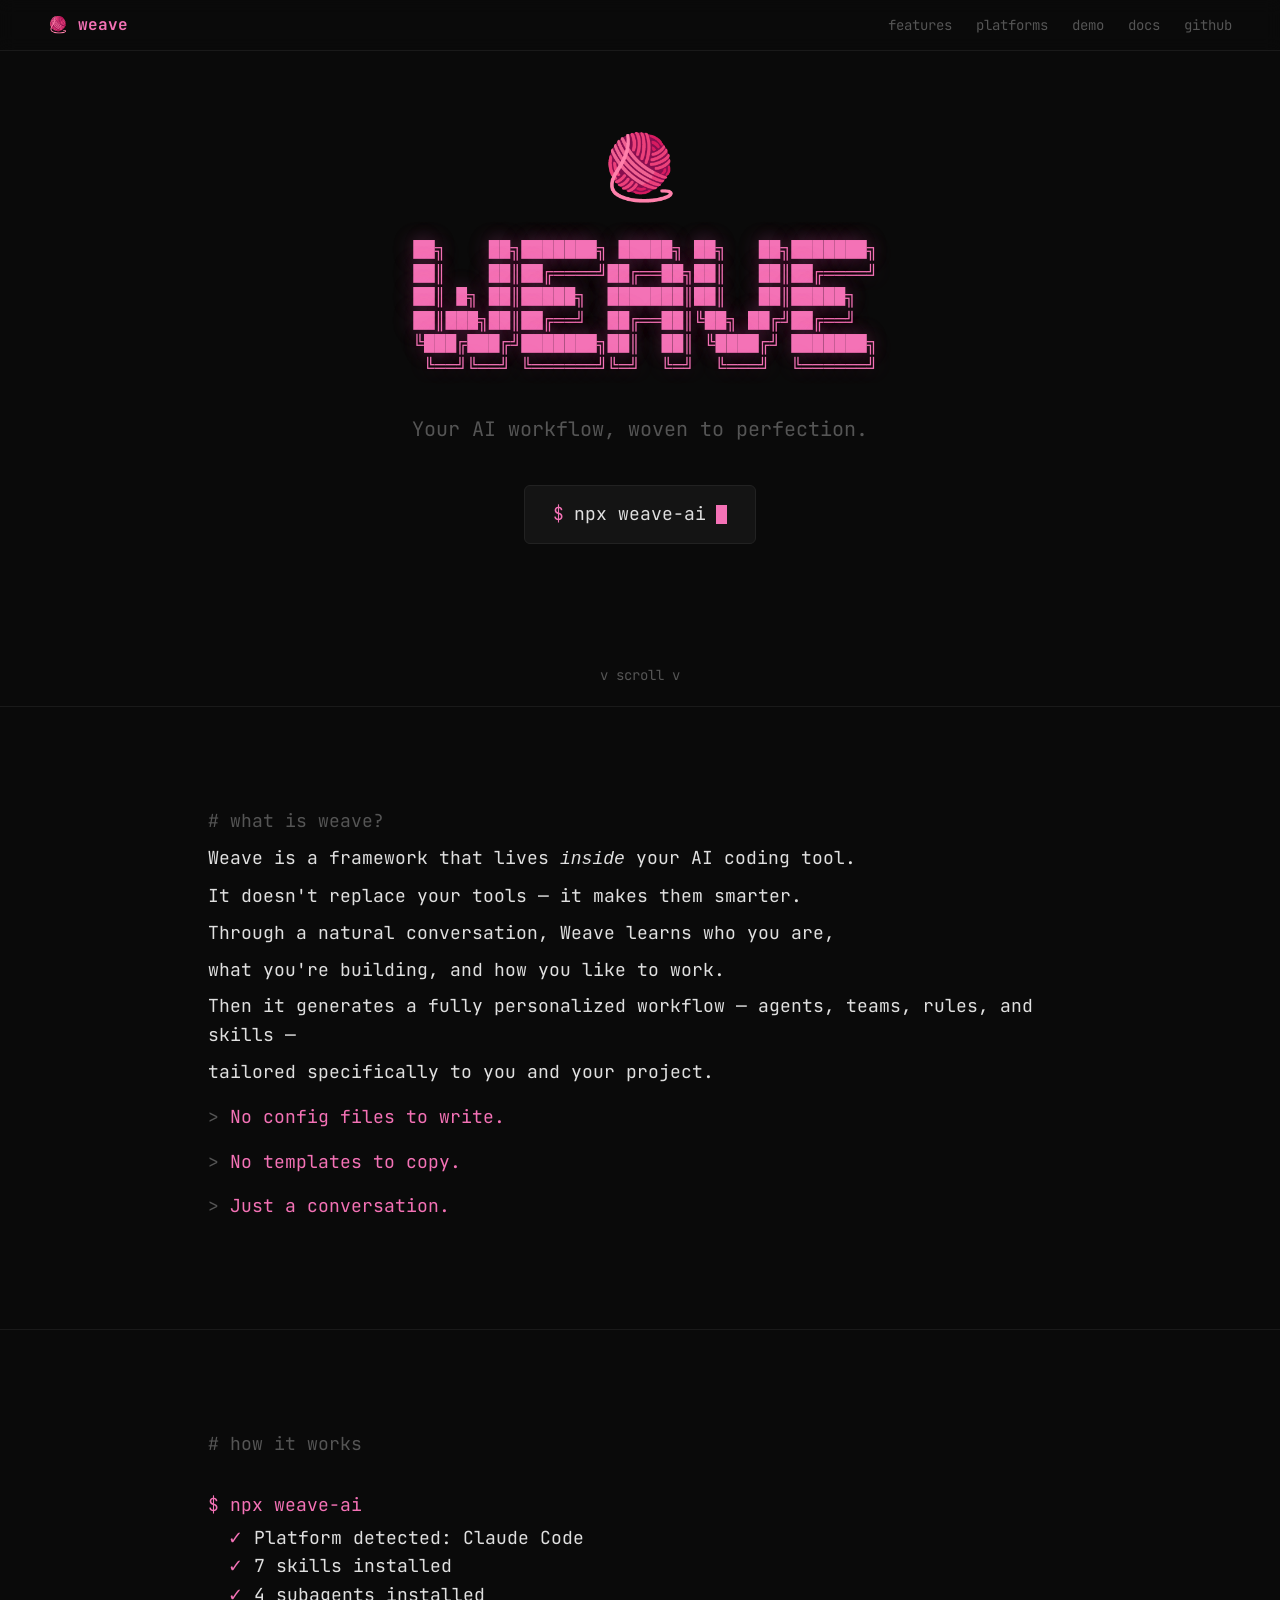
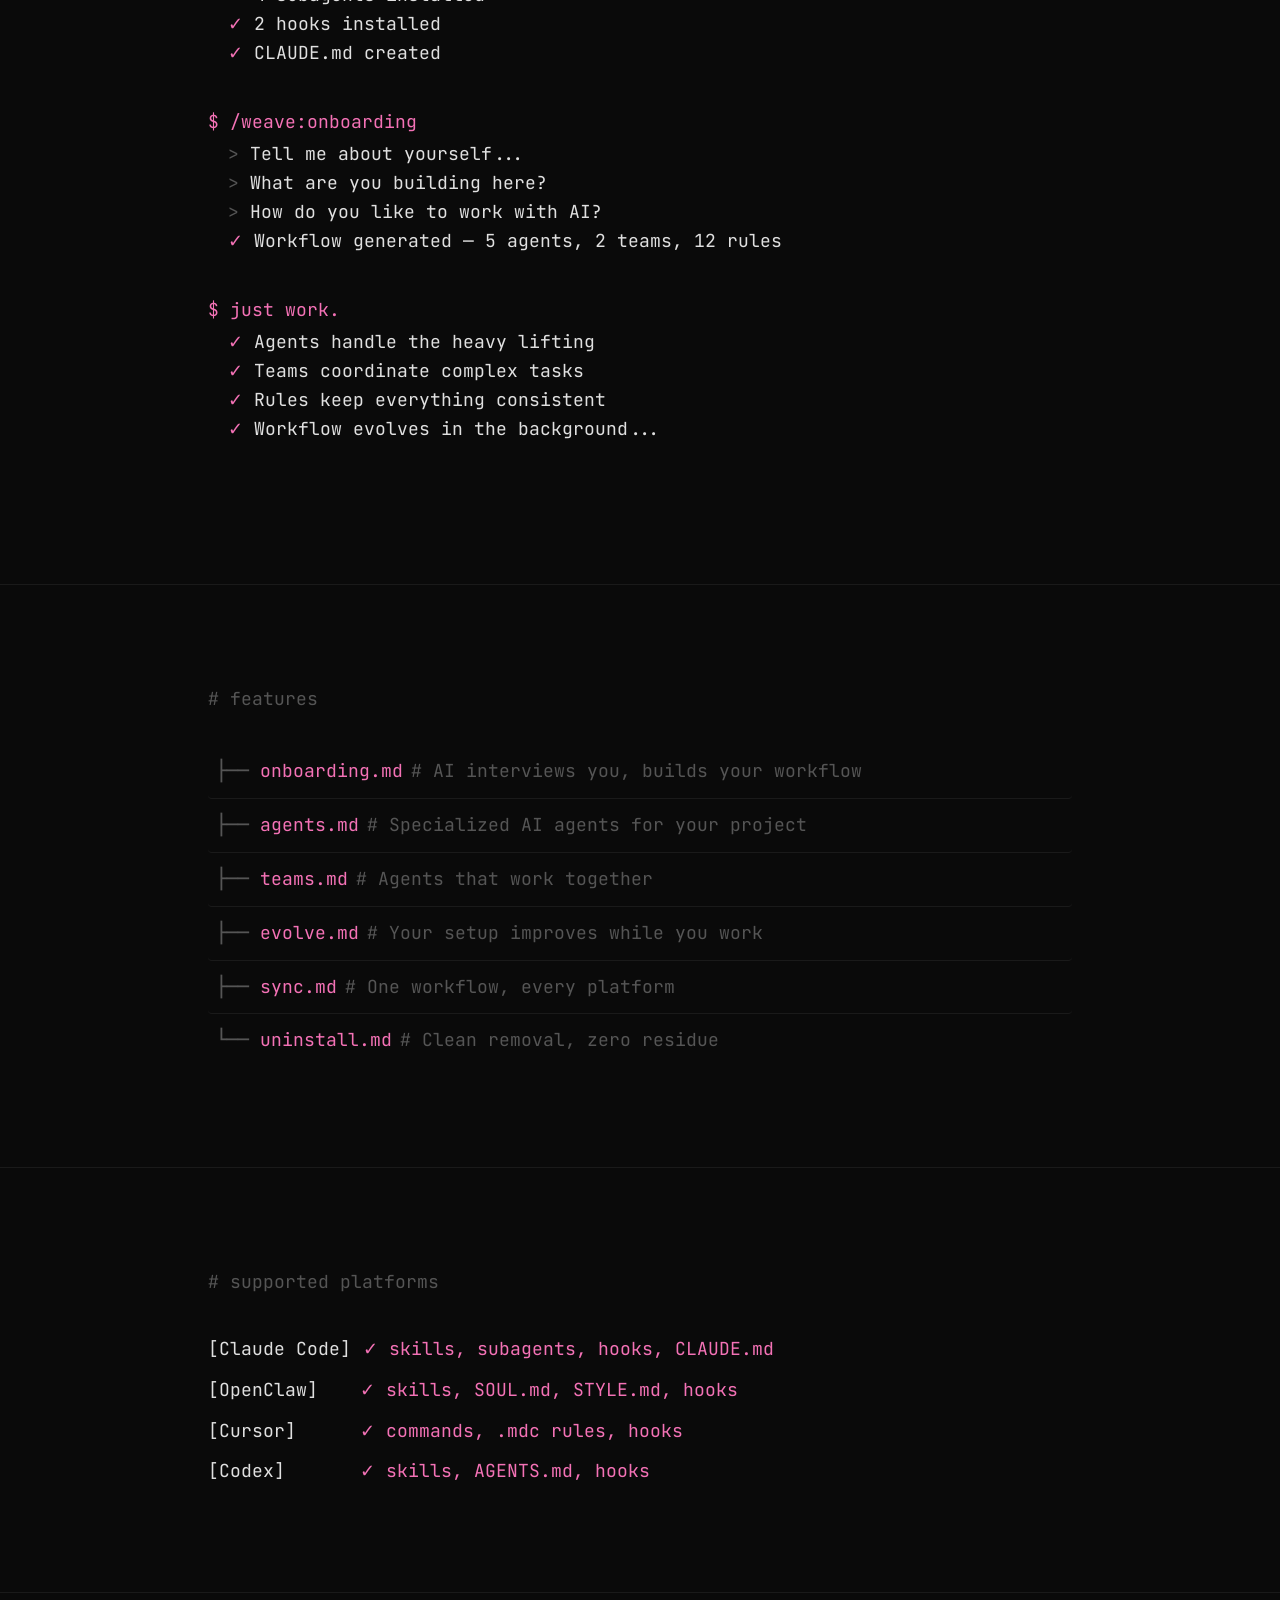
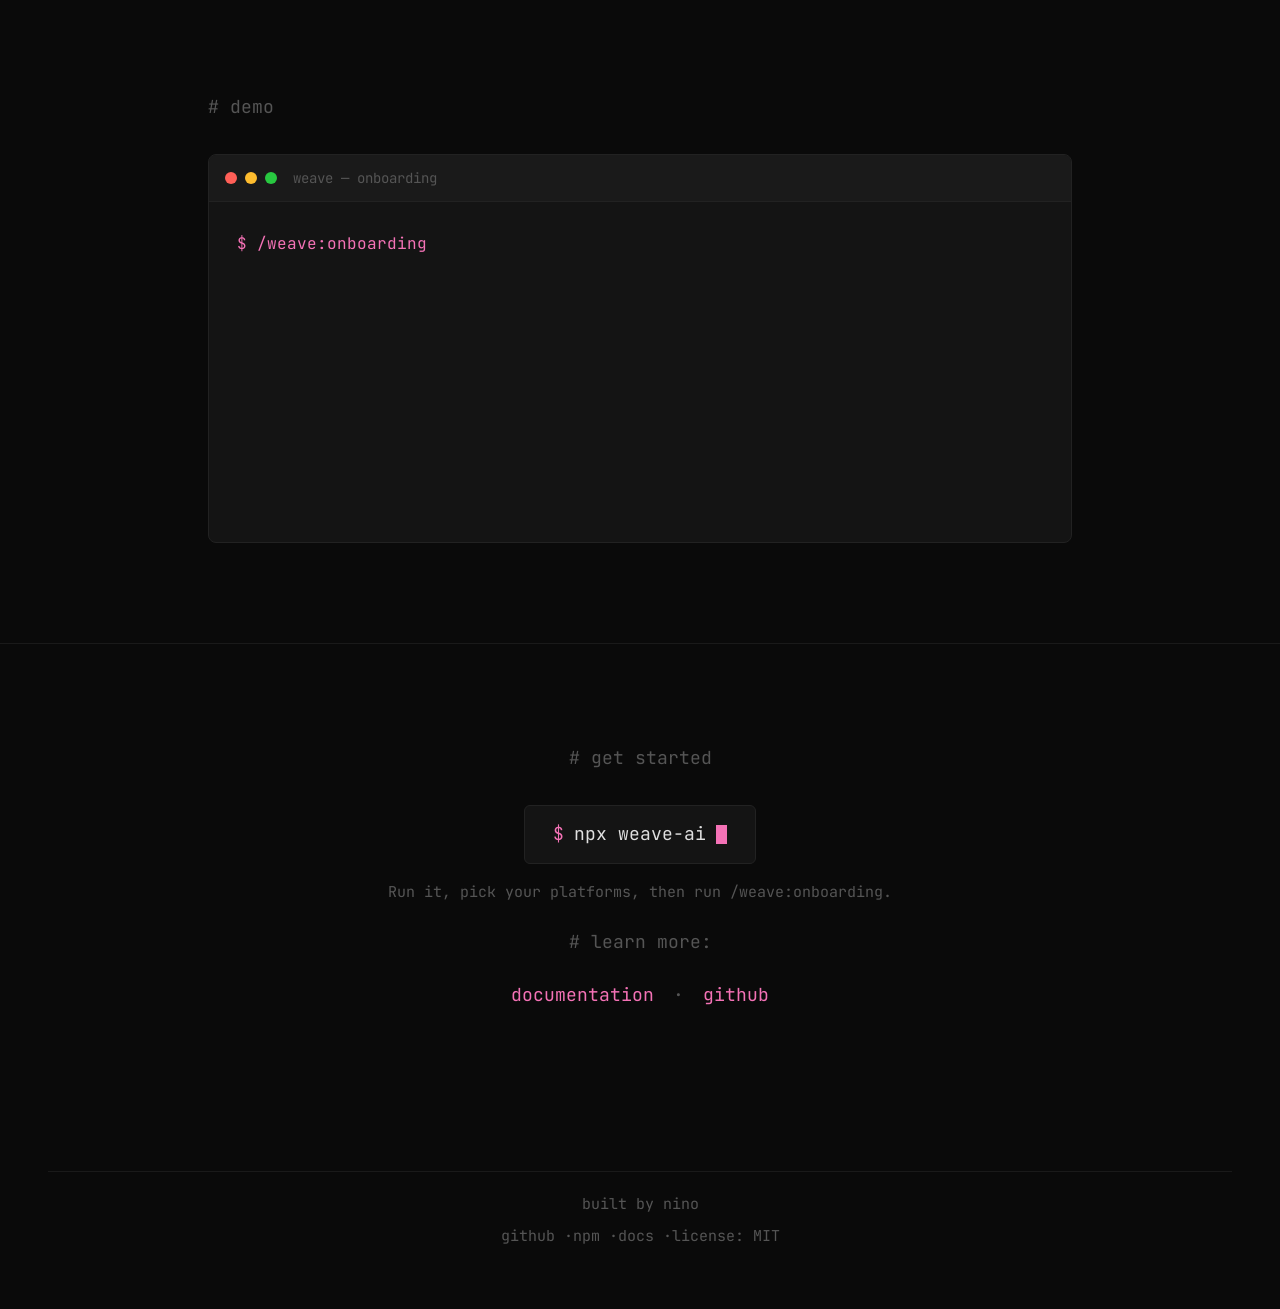
==== commit 4db2b5a7: "feat: rebuild website in terminal style with separate docs page Landing page: original terminal/ASCI" ====
--- a/index.html
+++ b/index.html
@@ -10,8 +10,6 @@
   <meta property="og:description" content="Your AI workflow, woven to perfection. No config files, no templates — just a conversation.">
   <meta property="og:type" content="website">
   <meta name="twitter:card" content="summary_large_image">
-  <meta name="twitter:title" content="Weave — AI Workflow Framework">
-  <meta name="twitter:description" content="Your AI workflow, woven to perfection.">
 
   <meta name="theme-color" content="#0a0a0a">
   <link rel="preconnect" href="https://fonts.googleapis.com">
@@ -23,23 +21,27 @@
 
   <!-- Nav -->
   <nav class="nav">
-    <a href="/" class="nav-logo">🧶 <span>weave</span></a>
+    <a href="/" class="nav-logo">🧶 weave</a>
     <div class="nav-links">
-      <a href="#how-it-works">how it works</a>
       <a href="#features">features</a>
       <a href="#platforms">platforms</a>
+      <a href="#demo">demo</a>
       <a href="docs.html">docs</a>
-      <a href="https://github.com/ninodinoo/weave" target="_blank" rel="noopener">github ↗</a>
+      <a href="https://github.com/ninodinoo/weave" target="_blank" rel="noopener">github</a>
     </div>
   </nav>
 
-  <!-- Hero -->
-  <section class="hero">
-    <div class="hero-yarn">🧶</div>
-    <h1 class="hero-title">weave</h1>
-    <p class="hero-tagline">Your AI workflow, woven to perfection.</p>
-    <p class="hero-sub">A framework that lives inside your AI coding tool.<br>It learns how you work and builds the perfect workflow — automatically.</p>
-    <div class="hero-install">
+  <!-- 1. Hero -->
+  <section class="section hero">
+    <pre class="ascii-banner"><span class="yarn-emoji">🧶</span>
+ ██╗    ██╗███████╗ █████╗ ██╗   ██╗███████╗
+ ██║    ██║██╔════╝██╔══██╗██║   ██║██╔════╝
+ ██║ █╗ ██║█████╗  ███████║██║   ██║█████╗
+ ██║███╗██║██╔══╝  ██╔══██║╚██╗ ██╔╝██╔══╝
+ ╚███╔███╔╝███████╗██║  ██║ ╚████╔╝ ███████╗
+  ╚══╝╚══╝ ╚══════╝╚═╝  ╚═╝  ╚═══╝  ╚══════╝</pre>
+    <p class="tagline">Your AI workflow, woven to perfection.</p>
+    <div class="install-cmd">
       <button class="cmd" data-copy="npx weave-ai">
         <span class="prompt">$</span>
         <span>npx weave-ai</span>
@@ -47,80 +49,130 @@
         <span class="copied-tooltip">copied!</span>
       </button>
     </div>
-    <div class="hero-scroll">↓</div>
-  </section>
-
-  <!-- How it works -->
-  <section id="how-it-works" class="section fade-in">
-    <h2 class="section-heading">How it works</h2>
-    <div class="steps">
-      <div class="step-card">
-        <div class="step-number">01</div>
-        <div class="step-content">
-          <h3>Install</h3>
-          <div class="step-cmd">$ npx weave-ai</div>
-          <p>One command. Weave detects your AI tools, installs native skills, agents, and hooks for each platform.</p>
-        </div>
-      </div>
-      <div class="step-card">
-        <div class="step-number">02</div>
-        <div class="step-content">
-          <h3>Onboard</h3>
-          <div class="step-cmd">$ /weave:onboarding</div>
-          <p>A short conversation. Weave learns who you are, what you're building, and how you like to work. Then it generates a personalized workflow.</p>
-        </div>
-      </div>
-      <div class="step-card">
-        <div class="step-number">03</div>
-        <div class="step-content">
-          <h3>Work</h3>
-          <div class="step-cmd">$ just work.</div>
-          <p>Agents handle the heavy lifting. Teams coordinate complex tasks. Your workflow evolves in the background as your project grows.</p>
-        </div>
-      </div>
-    </div>
-  </section>
-
-  <!-- Features -->
-  <section id="features" class="section fade-in">
-    <h2 class="section-heading">Features</h2>
-    <div class="feature-grid">
-      <div class="feature-card">
-        <div class="feature-icon">💬</div>
-        <h3>Conversation-based onboarding</h3>
-        <p>No forms, no config files. Weave interviews you and analyzes your codebase to build a workflow that actually fits.</p>
-      </div>
-      <div class="feature-card">
-        <div class="feature-icon">🤖</div>
-        <h3>Custom agents</h3>
-        <p>Specialized AI personas tailored to your stack. A reviewer that knows your ORM, a tester that matches your framework.</p>
-      </div>
-      <div class="feature-card">
-        <div class="feature-icon">👥</div>
-        <h3>Agent teams</h3>
-        <p>Groups of agents with defined workflows. Planner → Coder → Reviewer → Tester — with handoffs and rejection handling.</p>
-      </div>
-      <div class="feature-card">
-        <div class="feature-icon">🔄</div>
-        <h3>Auto-evolution</h3>
-        <p>Hooks track how you work. When patterns change, Weave proposes targeted improvements. Nothing changes without approval.</p>
-      </div>
-      <div class="feature-card">
-        <div class="feature-icon">🔗</div>
-        <h3>Multi-platform sync</h3>
-        <p>One workflow, every AI tool. Set it up once, sync to Claude Code, OpenClaw, Cursor, and Codex in native format.</p>
-      </div>
-      <div class="feature-card">
-        <div class="feature-icon">🚪</div>
-        <h3>Zero lock-in</h3>
-        <p>Don't like it? <code>npx weave-ai uninstall</code> removes everything. Your project stays exactly as it was.</p>
-      </div>
-    </div>
-  </section>
-
-  <!-- Demo -->
+  </section>
+
+  <div class="scroll-indicator">v scroll v</div>
+
+  <div class="divider">---</div>
+
+  <!-- 2. What is Weave? -->
+  <section class="section what-is fade-in">
+    <p class="section-title">what is weave?</p>
+    <p>Weave is a framework that lives <em>inside</em> your AI coding tool.</p>
+    <p>It doesn't replace your tools — it makes them smarter.</p>
+    <p>Through a natural conversation, Weave learns who you are,</p>
+    <p>what you're building, and how you like to work.</p>
+    <p>Then it generates a fully personalized workflow — agents, teams, rules, and skills —</p>
+    <p>tailored specifically to you and your project.</p>
+    <p class="quote">No config files to write.</p>
+    <p class="quote">No templates to copy.</p>
+    <p class="quote">Just a conversation.</p>
+  </section>
+
+  <div class="divider">---</div>
+
+  <!-- 3. How it works -->
+  <section class="section how-it-works fade-in">
+    <p class="section-title">how it works</p>
+
+    <div class="step">
+      <p class="step-cmd">npx weave-ai</p>
+      <div class="step-output">
+        <p class="check">Platform detected: Claude Code</p>
+        <p class="check">7 skills installed</p>
+        <p class="check">4 subagents installed</p>
+        <p class="check">2 hooks installed</p>
+        <p class="check">CLAUDE.md created</p>
+      </div>
+    </div>
+
+    <div class="step">
+      <p class="step-cmd">/weave:onboarding</p>
+      <div class="step-output">
+        <p class="arrow">Tell me about yourself...</p>
+        <p class="arrow">What are you building here?</p>
+        <p class="arrow">How do you like to work with AI?</p>
+        <p class="check">Workflow generated — 5 agents, 2 teams, 12 rules</p>
+      </div>
+    </div>
+
+    <div class="step">
+      <p class="step-cmd">just work.</p>
+      <div class="step-output">
+        <p class="check">Agents handle the heavy lifting</p>
+        <p class="check">Teams coordinate complex tasks</p>
+        <p class="check">Rules keep everything consistent</p>
+        <p class="check">Workflow evolves in the background...</p>
+      </div>
+    </div>
+  </section>
+
+  <div class="divider">---</div>
+
+  <!-- 4. Features -->
+  <section id="features" class="section features fade-in">
+    <p class="section-title">features</p>
+
+    <div class="tree-item" onclick="this.classList.toggle('open')">
+      <span class="tree-prefix">├── </span><span class="tree-file">onboarding.md</span><span class="tree-comment"># AI interviews you, builds your workflow</span>
+      <div class="tree-desc">A natural conversation that understands your role, your project, and your preferences. No forms, no config — just talk. Weave analyzes your codebase too, so it knows what you're working with.</div>
+    </div>
+
+    <div class="tree-item" onclick="this.classList.toggle('open')">
+      <span class="tree-prefix">├── </span><span class="tree-file">agents.md</span><span class="tree-comment"># Specialized AI agents for your project</span>
+      <div class="tree-desc">Custom agents tailored to your stack — a reviewer that knows your ORM patterns, a planner that understands your architecture, a tester that matches your testing style. Each agent has one job and does it well.</div>
+    </div>
+
+    <div class="tree-item" onclick="this.classList.toggle('open')">
+      <span class="tree-prefix">├── </span><span class="tree-file">teams.md</span><span class="tree-comment"># Agents that work together</span>
+      <div class="tree-desc">Groups of agents with defined workflows. Your feature-dev team: Planner breaks it down, Coder implements, Reviewer checks quality, Tester validates. With clear handoffs and rejection handling.</div>
+    </div>
+
+    <div class="tree-item" onclick="this.classList.toggle('open')">
+      <span class="tree-prefix">├── </span><span class="tree-file">evolve.md</span><span class="tree-comment"># Your setup improves while you work</span>
+      <div class="tree-desc">Hooks track how you work in the background. When patterns emerge — new frameworks, repeated tasks, shifting focus — Weave proposes targeted improvements. Nothing changes without your approval.</div>
+    </div>
+
+    <div class="tree-item" onclick="this.classList.toggle('open')">
+      <span class="tree-prefix">├── </span><span class="tree-file">sync.md</span><span class="tree-comment"># One workflow, every platform</span>
+      <div class="tree-desc">Your workflow works across Claude Code, OpenClaw, Cursor, and Codex. Set it up once, sync everywhere. Each platform gets native-format files — no compatibility hacks.</div>
+    </div>
+
+    <div class="tree-item" onclick="this.classList.toggle('open')">
+      <span class="tree-prefix">└── </span><span class="tree-file">uninstall.md</span><span class="tree-comment"># Clean removal, zero residue</span>
+      <div class="tree-desc">Don't like it? npx weave-ai uninstall removes everything — every file, every config, every hook. Leaves your project exactly as it was. No lock-in, no leftovers.</div>
+    </div>
+  </section>
+
+  <div class="divider">---</div>
+
+  <!-- 5. Platforms -->
+  <section id="platforms" class="section platforms fade-in">
+    <p class="section-title">supported platforms</p>
+
+    <div class="platform">
+      <span class="platform-name">[Claude Code]</span>
+      <span class="platform-status ready">&#10003; skills, subagents, hooks, CLAUDE.md</span>
+    </div>
+    <div class="platform">
+      <span class="platform-name">[OpenClaw]</span>
+      <span class="platform-status ready">&#10003; skills, SOUL.md, STYLE.md, hooks</span>
+    </div>
+    <div class="platform">
+      <span class="platform-name">[Cursor]</span>
+      <span class="platform-status ready">&#10003; commands, .mdc rules, hooks</span>
+    </div>
+    <div class="platform">
+      <span class="platform-name">[Codex]</span>
+      <span class="platform-status ready">&#10003; skills, AGENTS.md, hooks</span>
+    </div>
+  </section>
+
+  <div class="divider">---</div>
+
+  <!-- 6. Demo -->
   <section id="demo" class="section fade-in">
-    <h2 class="section-heading">See it in action</h2>
+    <p class="section-title">demo</p>
     <div class="demo-window">
       <div class="demo-titlebar">
         <span class="demo-dot red"></span>
@@ -132,77 +184,33 @@
     </div>
   </section>
 
-  <!-- Platforms -->
-  <section id="platforms" class="section fade-in">
-    <h2 class="section-heading">Supported platforms</h2>
-    <div class="platform-grid">
-      <div class="platform-card">
-        <h3>Claude Code</h3>
-        <ul>
-          <li>7 skills</li>
-          <li>4 subagents</li>
-          <li>2 hooks</li>
-          <li>CLAUDE.md integration</li>
-        </ul>
-        <span class="platform-badge">✓ full support</span>
-      </div>
-      <div class="platform-card">
-        <h3>OpenClaw</h3>
-        <ul>
-          <li>7 sub-skills</li>
-          <li>SKILL.md + SOUL.md + STYLE.md</li>
-          <li>2 hooks</li>
-          <li>AGENTS.md integration</li>
-        </ul>
-        <span class="platform-badge">✓ full support</span>
-      </div>
-      <div class="platform-card">
-        <h3>Cursor</h3>
-        <ul>
-          <li>7 commands</li>
-          <li>weave.mdc rules</li>
-          <li>hooks.json + 2 hooks</li>
-          <li>Native .cursor/ structure</li>
-        </ul>
-        <span class="platform-badge">✓ full support</span>
-      </div>
-      <div class="platform-card">
-        <h3>Codex</h3>
-        <ul>
-          <li>7 skills</li>
-          <li>AGENTS.md</li>
-          <li>hooks.json + 2 hooks</li>
-          <li>Native .codex/ structure</li>
-        </ul>
-        <span class="platform-badge">✓ full support</span>
-      </div>
-    </div>
-  </section>
-
-  <!-- CTA -->
-  <section class="section cta fade-in">
-    <h2 class="section-heading">Get started</h2>
-    <button class="cmd cmd-large" data-copy="npx weave-ai">
+  <div class="divider">---</div>
+
+  <!-- 7. Get Started -->
+  <section class="section get-started fade-in">
+    <p class="section-title">get started</p>
+    <button class="cmd" data-copy="npx weave-ai">
       <span class="prompt">$</span>
       <span>npx weave-ai</span>
       <span class="cursor"></span>
       <span class="copied-tooltip">copied!</span>
     </button>
-    <p class="cta-hint">Install, pick your platforms, then run <code>/weave:onboarding</code>.</p>
-    <div class="cta-links">
-      <a href="docs.html" class="cta-link">read the docs</a>
-      <a href="https://github.com/ninodinoo/weave" target="_blank" rel="noopener" class="cta-link">view on github ↗</a>
-    </div>
+    <p style="margin-top: 16px; color: var(--dimmed); font-size: 15px;">Run it, pick your platforms, then run /weave:onboarding.</p>
+    <p class="comment" style="margin-top: 24px;">learn more:</p>
+    <a href="docs.html" class="github-link">documentation</a>
+    <span style="color: var(--dimmed); margin: 0 8px;">·</span>
+    <a href="https://github.com/ninodinoo/weave" class="github-link" target="_blank" rel="noopener">github</a>
   </section>
 
   <!-- Footer -->
   <footer class="footer">
-    <p>built by <a href="https://github.com/ninodinoo" target="_blank" rel="noopener">nino</a></p>
+    <div class="divider">---</div>
+    <p style="margin-top: 20px;">built by nino</p>
     <div class="footer-links">
       <a href="https://github.com/ninodinoo/weave" target="_blank" rel="noopener">github</a>
       <a href="https://www.npmjs.com/package/weave-ai" target="_blank" rel="noopener">npm</a>
       <a href="docs.html">docs</a>
-      <a href="#">MIT license</a>
+      <a href="#">license: MIT</a>
     </div>
   </footer>
 
--- a/styles/terminal.css
+++ b/styles/terminal.css
@@ -1,174 +1,47 @@
-@import url('https://fonts.googleapis.com/css2?family=JetBrains+Mono:wght@400;500;700&display=swap');
-@import url('https://fonts.googleapis.com/css2?family=Inter:wght@400;500;600;700&display=swap');
+@import url('https://fonts.googleapis.com/css2?family=JetBrains+Mono:wght@400;700&display=swap');
 
 :root {
   --bg: #0a0a0a;
-  --bg-card: #111111;
-  --bg-hover: #181818;
-  --border: #1e1e1e;
-  --border-hover: #333;
-  --text: #d4d4d4;
-  --text-secondary: #888;
-  --text-dimmed: #555;
+  --text: #e0e0e0;
   --accent: #f472b6;
-  --accent-glow: rgba(244, 114, 182, 0.15);
-  --accent-glow-strong: rgba(244, 114, 182, 0.3);
-  --font-mono: 'JetBrains Mono', 'Fira Code', monospace;
-  --font-sans: 'Inter', -apple-system, BlinkMacSystemFont, sans-serif;
+  --dimmed: #555555;
+  --font: 'JetBrains Mono', 'Fira Code', monospace;
 }
 
 body {
   background: var(--bg);
   color: var(--text);
-  font-family: var(--font-sans);
-  font-size: 16px;
+  font-family: var(--font);
+  font-size: 18px;
   overflow-x: hidden;
 }
 
-/* ═══════════════════════════════
-   Navigation
-   ═══════════════════════════════ */
-
-.nav {
-  position: fixed;
-  top: 0;
-  left: 0;
-  right: 0;
-  z-index: 100;
-  background: rgba(10, 10, 10, 0.85);
-  backdrop-filter: blur(12px);
-  -webkit-backdrop-filter: blur(12px);
-  border-bottom: 1px solid var(--border);
-  padding: 0 48px;
-  height: 56px;
-  display: flex;
-  align-items: center;
-  justify-content: space-between;
-}
-
-.nav-logo {
-  font-family: var(--font-mono);
-  font-size: 16px;
-  font-weight: 700;
-  display: flex;
-  align-items: center;
-  gap: 6px;
-}
-
-.nav-logo span {
-  color: var(--accent);
-}
-
-.nav-links {
-  display: flex;
-  gap: 28px;
-  font-size: 14px;
-}
-
-.nav-links a {
-  color: var(--text-secondary);
-  transition: color 0.2s;
-  font-weight: 500;
-}
-
-.nav-links a:hover,
-.nav-links a.nav-active {
-  color: var(--accent);
-}
-
-/* ═══════════════════════════════
-   Hero
-   ═══════════════════════════════ */
-
-.hero {
-  min-height: 100vh;
-  display: flex;
-  flex-direction: column;
-  align-items: center;
-  justify-content: center;
-  text-align: center;
-  padding: 0 24px;
-  position: relative;
-}
-
-.hero-yarn {
-  font-size: 72px;
-  margin-bottom: 16px;
-  line-height: 1;
-}
-
-.hero-title {
-  font-family: var(--font-mono);
-  font-size: clamp(48px, 10vw, 96px);
-  font-weight: 700;
-  color: var(--accent);
-  letter-spacing: -2px;
-  line-height: 1;
-  text-shadow: 0 0 60px var(--accent-glow-strong), 0 0 120px var(--accent-glow);
-}
-
-.hero-tagline {
-  margin-top: 20px;
-  font-size: clamp(18px, 3vw, 24px);
-  color: var(--text);
-  font-weight: 500;
-}
-
-.hero-sub {
-  margin-top: 16px;
-  font-size: 16px;
-  color: var(--text-secondary);
-  line-height: 1.7;
-  max-width: 520px;
-}
-
-.hero-install {
-  margin-top: 40px;
-}
-
-.hero-scroll {
-  position: absolute;
-  bottom: 32px;
-  color: var(--text-dimmed);
-  font-size: 20px;
-  animation: scrollBounce 2s ease-in-out infinite;
-}
-
-@keyframes scrollBounce {
-  0%, 100% { transform: translateY(0); opacity: 0.3; }
-  50% { transform: translateY(10px); opacity: 0.7; }
-}
-
-/* ═══════════════════════════════
-   Sections
-   ═══════════════════════════════ */
+/* --- Layout --- */
 
 .section {
-  max-width: 1080px;
+  max-width: 960px;
   margin: 0 auto;
-  padding: 120px 48px;
-}
-
-.section-heading {
-  font-family: var(--font-mono);
-  font-size: 14px;
-  font-weight: 500;
-  color: var(--accent);
-  text-transform: uppercase;
-  letter-spacing: 3px;
-  margin-bottom: 48px;
-  padding-bottom: 16px;
-  border-bottom: 1px solid var(--border);
-}
-
-/* ═══════════════════════════════
-   Fade-in animation
-   ═══════════════════════════════ */
+  padding: 100px 48px;
+}
+
+.divider {
+  max-width: 100%;
+  margin: 0;
+  padding: 0;
+  border: none;
+  border-top: 1px solid #1a1a1a;
+  height: 0;
+  overflow: hidden;
+  color: transparent;
+  user-select: none;
+}
+
+/* --- Fade-in animation --- */
 
 .fade-in {
   opacity: 0;
-  transform: translateY(24px);
-  transition: opacity 0.7s ease, transform 0.7s ease;
+  transform: translateY(16px);
+  transition: opacity 0.6s ease, transform 0.6s ease;
 }
 
 .fade-in.visible {
@@ -176,35 +49,80 @@
   transform: translateY(0);
 }
 
-/* ═══════════════════════════════
-   Command blocks (copyable)
-   ═══════════════════════════════ */
+/* --- Cursor blink --- */
+
+.cursor {
+  display: inline-block;
+  width: 0.6em;
+  height: 1.1em;
+  background: var(--accent);
+  vertical-align: text-bottom;
+  animation: blink 1s step-end infinite;
+}
+
+@keyframes blink {
+  0%, 100% { opacity: 1; }
+  50% { opacity: 0; }
+}
+
+/* --- Hero --- */
+
+.hero {
+  padding-top: 140px;
+  padding-bottom: 120px;
+  text-align: center;
+}
+
+.hero .ascii-banner {
+  font-size: clamp(8px, 2.8vw, 18px);
+  line-height: 1.3;
+  color: var(--accent);
+  white-space: pre;
+  display: inline-block;
+  text-align: left;
+  text-shadow: 0 0 20px rgba(244, 114, 182, 0.3), 0 0 40px rgba(244, 114, 182, 0.1);
+}
+
+.hero .ascii-banner .yarn-emoji {
+  font-size: clamp(32px, 6vw, 64px);
+  display: block;
+  text-align: center;
+  margin-bottom: 12px;
+  text-shadow: none;
+  line-height: 1;
+}
+
+.hero .tagline {
+  margin-top: 32px;
+  font-size: 20px;
+  color: var(--dimmed);
+}
+
+.hero .install-cmd {
+  margin-top: 40px;
+  display: inline-block;
+}
+
+/* --- Command blocks (copyable) --- */
 
 .cmd {
   display: inline-flex;
   align-items: center;
   gap: 10px;
-  background: var(--bg-card);
-  border: 1px solid var(--border);
-  border-radius: 8px;
+  background: #141414;
+  border: 1px solid #222;
+  border-radius: 6px;
   padding: 14px 28px;
-  font-family: var(--font-mono);
-  font-size: 16px;
+  font-family: var(--font);
+  font-size: 18px;
   cursor: pointer;
-  transition: border-color 0.2s, background 0.2s, box-shadow 0.2s;
+  transition: border-color 0.2s, background 0.2s;
   position: relative;
-  color: var(--text);
 }
 
 .cmd:hover {
   border-color: var(--accent);
-  background: var(--bg-hover);
-  box-shadow: 0 0 20px var(--accent-glow);
-}
-
-.cmd-large {
-  padding: 18px 36px;
-  font-size: 18px;
+  background: #1a1a1a;
 }
 
 .cmd .prompt {
@@ -222,7 +140,7 @@
   font-size: 13px;
   font-weight: 700;
   padding: 6px 14px;
-  border-radius: 6px;
+  border-radius: 4px;
   opacity: 0;
   pointer-events: none;
   transition: opacity 0.3s, transform 0.3s;
@@ -233,200 +151,137 @@
   transform: translateX(-50%) translateY(0);
 }
 
-/* ═══════════════════════════════
-   Cursor blink
-   ═══════════════════════════════ */
-
-.cursor {
-  display: inline-block;
-  width: 0.55em;
-  height: 1.1em;
-  background: var(--accent);
-  vertical-align: text-bottom;
-  animation: blink 1s step-end infinite;
-  border-radius: 1px;
-}
-
-@keyframes blink {
-  0%, 100% { opacity: 1; }
-  50% { opacity: 0; }
-}
-
-/* ═══════════════════════════════
-   Steps (How it works)
-   ═══════════════════════════════ */
-
-.steps {
+/* --- Comment style --- */
+
+.comment {
+  color: var(--dimmed);
+}
+
+.comment::before {
+  content: '# ';
+  color: var(--dimmed);
+}
+
+/* --- Section: What is Weave --- */
+
+.what-is p {
+  margin-bottom: 8px;
+}
+
+.what-is .quote {
+  color: var(--accent);
+  margin-top: 16px;
+}
+
+.what-is .quote::before {
+  content: '> ';
+  color: var(--dimmed);
+}
+
+/* --- Section: How it works --- */
+
+.how-it-works .step {
+  margin-bottom: 40px;
+}
+
+.how-it-works .step-cmd {
+  color: var(--accent);
+  margin-bottom: 4px;
+}
+
+.how-it-works .step-cmd::before {
+  content: '$ ';
+}
+
+.how-it-works .step-output {
+  padding-left: 20px;
+}
+
+.how-it-works .check::before {
+  content: '\2713  ';
+  color: var(--accent);
+}
+
+.how-it-works .arrow::before {
+  content: '> ';
+  color: var(--dimmed);
+}
+
+/* --- Section: Features (file tree) --- */
+
+.features .tree-item {
+  padding: 12px 8px;
+  cursor: pointer;
+  user-select: none;
+  border-bottom: 1px solid #1a1a1a;
+  border-radius: 4px;
+  transition: background 0.2s;
+}
+
+.features .tree-item:hover {
+  background: #141414;
+}
+
+.features .tree-item:last-child {
+  border-bottom: none;
+}
+
+.features .tree-prefix {
+  color: var(--dimmed);
+  user-select: none;
+}
+
+.features .tree-file {
+  color: var(--accent);
+}
+
+.features .tree-comment {
+  color: var(--dimmed);
+  margin-left: 8px;
+}
+
+.features .tree-desc {
+  max-height: 0;
+  overflow: hidden;
+  transition: max-height 0.3s ease, padding 0.3s ease;
+  padding-left: 28px;
+  color: var(--dimmed);
+  font-size: 15px;
+  line-height: 1.7;
+}
+
+.features .tree-item.open .tree-desc {
+  max-height: 120px;
+  padding-top: 8px;
+  padding-bottom: 4px;
+}
+
+/* --- Section: Platforms --- */
+
+.platforms .platform {
+  padding: 6px 0;
   display: flex;
-  flex-direction: column;
-  gap: 24px;
-}
-
-.step-card {
-  display: flex;
-  gap: 24px;
-  padding: 32px;
-  background: var(--bg-card);
-  border: 1px solid var(--border);
-  border-radius: 12px;
-  transition: border-color 0.2s;
-}
-
-.step-card:hover {
-  border-color: var(--border-hover);
-}
-
-.step-number {
-  font-family: var(--font-mono);
-  font-size: 32px;
-  font-weight: 700;
-  color: var(--accent);
-  opacity: 0.3;
-  line-height: 1;
-  flex-shrink: 0;
-  width: 48px;
-}
-
-.step-content h3 {
-  font-family: var(--font-mono);
-  font-size: 18px;
-  font-weight: 700;
-  color: var(--text);
-  margin-bottom: 8px;
-}
-
-.step-content .step-cmd {
-  font-family: var(--font-mono);
-  font-size: 14px;
-  color: var(--accent);
-  margin-bottom: 12px;
-}
-
-.step-content p {
-  color: var(--text-secondary);
-  line-height: 1.7;
-  font-size: 15px;
-}
-
-/* ═══════════════════════════════
-   Feature grid
-   ═══════════════════════════════ */
-
-.feature-grid {
-  display: grid;
-  grid-template-columns: repeat(auto-fit, minmax(300px, 1fr));
-  gap: 20px;
-}
-
-.feature-card {
-  padding: 28px;
-  background: var(--bg-card);
-  border: 1px solid var(--border);
-  border-radius: 12px;
-  transition: border-color 0.2s;
-}
-
-.feature-card:hover {
-  border-color: var(--border-hover);
-}
-
-.feature-icon {
-  font-size: 28px;
-  margin-bottom: 16px;
-}
-
-.feature-card h3 {
-  font-size: 16px;
-  font-weight: 600;
-  color: var(--text);
-  margin-bottom: 8px;
-}
-
-.feature-card p {
-  font-size: 14px;
-  color: var(--text-secondary);
-  line-height: 1.7;
-}
-
-.feature-card code {
-  font-family: var(--font-mono);
-  font-size: 13px;
-  background: var(--bg);
-  border: 1px solid var(--border);
-  padding: 2px 6px;
-  border-radius: 4px;
-  color: var(--accent);
-}
-
-/* ═══════════════════════════════
-   Platform grid
-   ═══════════════════════════════ */
-
-.platform-grid {
-  display: grid;
-  grid-template-columns: repeat(auto-fit, minmax(220px, 1fr));
-  gap: 20px;
-}
-
-.platform-card {
-  padding: 28px;
-  background: var(--bg-card);
-  border: 1px solid var(--border);
-  border-radius: 12px;
-  transition: border-color 0.2s;
-}
-
-.platform-card:hover {
-  border-color: var(--border-hover);
-}
-
-.platform-card h3 {
-  font-family: var(--font-mono);
-  font-size: 16px;
-  font-weight: 700;
-  color: var(--text);
-  margin-bottom: 16px;
-}
-
-.platform-card ul {
-  list-style: none;
-  margin-bottom: 16px;
-}
-
-.platform-card li {
-  font-size: 14px;
-  color: var(--text-secondary);
-  padding: 3px 0;
-  padding-left: 16px;
-  position: relative;
-}
-
-.platform-card li::before {
-  content: '·';
-  position: absolute;
-  left: 0;
-  color: var(--text-dimmed);
-}
-
-.platform-badge {
-  font-family: var(--font-mono);
-  font-size: 12px;
-  color: var(--accent);
-  border: 1px solid var(--accent);
-  border-radius: 20px;
-  padding: 4px 12px;
-  display: inline-block;
-  opacity: 0.8;
-}
-
-/* ═══════════════════════════════
-   Demo
-   ═══════════════════════════════ */
+  gap: 12px;
+}
+
+.platforms .platform-name {
+  min-width: 140px;
+}
+
+.platforms .platform-status.ready {
+  color: var(--accent);
+}
+
+.platforms .platform-status.soon {
+  color: var(--dimmed);
+}
+
+/* --- Section: Demo --- */
 
 .demo-window {
-  background: var(--bg-card);
-  border: 1px solid var(--border);
-  border-radius: 12px;
+  background: #141414;
+  border: 1px solid #222;
+  border-radius: 8px;
   overflow: hidden;
 }
 
@@ -434,9 +289,9 @@
   display: flex;
   align-items: center;
   gap: 8px;
-  padding: 14px 18px;
-  background: #161616;
-  border-bottom: 1px solid var(--border);
+  padding: 12px 16px;
+  background: #1a1a1a;
+  border-bottom: 1px solid #222;
 }
 
 .demo-dot {
@@ -451,228 +306,274 @@
 
 .demo-title {
   margin-left: 8px;
-  font-family: var(--font-mono);
-  font-size: 13px;
-  color: var(--text-dimmed);
+  font-size: 14px;
+  color: var(--dimmed);
 }
 
 .demo-body {
   padding: 28px;
   min-height: 340px;
-  font-family: var(--font-mono);
-  font-size: 15px;
+  font-size: 16px;
   line-height: 1.8;
   white-space: pre-wrap;
 }
 
-.demo-body .demo-prompt { color: var(--accent); }
-.demo-body .demo-input { color: var(--text); }
-.demo-body .demo-output { color: var(--text-secondary); }
-.demo-body .demo-check { color: var(--accent); }
-
-/* ═══════════════════════════════
-   CTA
-   ═══════════════════════════════ */
-
-.cta {
+.demo-body .demo-prompt {
+  color: var(--accent);
+}
+
+.demo-body .demo-input {
+  color: var(--text);
+}
+
+.demo-body .demo-output {
+  color: var(--dimmed);
+}
+
+.demo-body .demo-check {
+  color: var(--accent);
+}
+
+/* --- Section: Get Started --- */
+
+.get-started {
   text-align: center;
 }
 
-.cta-hint {
+.get-started .comment {
   margin-top: 20px;
-  color: var(--text-secondary);
-  font-size: 15px;
-}
-
-.cta-hint code {
-  font-family: var(--font-mono);
-  font-size: 14px;
-  color: var(--accent);
-  background: var(--bg-card);
-  border: 1px solid var(--border);
-  padding: 2px 8px;
-  border-radius: 4px;
-}
-
-.cta-links {
+}
+
+.get-started .github-link {
+  display: inline-block;
   margin-top: 24px;
-  display: flex;
-  gap: 20px;
-  justify-content: center;
-}
-
-.cta-link {
-  font-family: var(--font-mono);
-  font-size: 14px;
-  color: var(--text-secondary);
+  color: var(--accent);
   border-bottom: 1px solid transparent;
-  transition: color 0.2s, border-color 0.2s;
-  padding-bottom: 2px;
-}
-
-.cta-link:hover {
-  color: var(--accent);
+  transition: border-color 0.2s;
+}
+
+.get-started .github-link:hover {
   border-bottom-color: var(--accent);
 }
 
-/* ═══════════════════════════════
-   Footer
-   ═══════════════════════════════ */
+/* --- Footer --- */
 
 .footer {
   text-align: center;
-  padding: 48px;
-  border-top: 1px solid var(--border);
-  color: var(--text-dimmed);
+  padding: 60px 48px;
+  color: var(--dimmed);
+  font-size: 15px;
+}
+
+.footer a {
+  color: var(--dimmed);
+  transition: color 0.2s;
+}
+
+.footer a:hover {
+  color: var(--accent);
+}
+
+.footer .footer-links {
+  margin-top: 8px;
+}
+
+.footer .footer-links a + a::before {
+  content: ' \00B7 ';
+  color: var(--dimmed);
+}
+
+/* --- Section titles --- */
+
+.section-title {
+  color: var(--dimmed);
+  margin-bottom: 32px;
+  font-size: 18px;
+  font-weight: 400;
+}
+
+.section-title::before {
+  content: '# ';
+}
+
+/* --- Scroll indicator --- */
+
+.scroll-indicator {
+  text-align: center;
+  padding-bottom: 20px;
+  animation: scrollBounce 2s ease-in-out infinite;
+  color: var(--dimmed);
   font-size: 14px;
-}
-
-.footer a {
-  color: var(--text-dimmed);
+  user-select: none;
+}
+
+@keyframes scrollBounce {
+  0%, 100% { transform: translateY(0); opacity: 0.4; }
+  50% { transform: translateY(8px); opacity: 0.8; }
+}
+
+/* --- Navigation --- */
+
+.nav {
+  position: fixed;
+  top: 0;
+  left: 0;
+  right: 0;
+  z-index: 100;
+  background: rgba(10, 10, 10, 0.9);
+  backdrop-filter: blur(8px);
+  border-bottom: 1px solid #1a1a1a;
+  padding: 12px 48px;
+  display: flex;
+  align-items: center;
+  justify-content: space-between;
+}
+
+.nav-logo {
+  font-size: 16px;
+  font-weight: 700;
+  color: var(--accent);
+}
+
+.nav-links {
+  display: flex;
+  gap: 24px;
+  font-size: 14px;
+}
+
+.nav-links a {
+  color: var(--dimmed);
   transition: color 0.2s;
 }
 
-.footer a:hover {
-  color: var(--accent);
-}
-
-.footer-links {
-  margin-top: 8px;
-  display: flex;
-  gap: 20px;
-  justify-content: center;
-}
-
-/* ═══════════════════════════════
-   Docs Layout
-   ═══════════════════════════════ */
+.nav-links a:hover,
+.nav-links a.nav-active {
+  color: var(--accent);
+}
+
+/* --- Docs Layout --- */
 
 .docs-layout {
   display: flex;
-  max-width: 1200px;
+  max-width: 1100px;
   margin: 0 auto;
   padding-top: 56px;
   min-height: 100vh;
 }
 
 .docs-sidebar {
-  width: 240px;
+  width: 220px;
   flex-shrink: 0;
-  border-right: 1px solid var(--border);
+  border-right: 1px solid #1a1a1a;
 }
 
 .docs-sidebar-inner {
   position: sticky;
   top: 56px;
-  padding: 32px 24px;
+  padding: 32px 20px;
   height: calc(100vh - 56px);
   overflow-y: auto;
 }
 
 .docs-sidebar-title {
-  font-family: var(--font-mono);
-  font-size: 12px;
-  font-weight: 500;
-  color: var(--text-dimmed);
-  text-transform: uppercase;
-  letter-spacing: 2px;
+  font-size: 13px;
+  color: var(--dimmed);
   margin-bottom: 20px;
+}
+
+.docs-sidebar-title::before {
+  content: '# ';
 }
 
 .docs-toc {
   display: flex;
   flex-direction: column;
-  gap: 4px;
+  gap: 2px;
 }
 
 .docs-toc-link {
   font-size: 14px;
-  color: var(--text-secondary);
+  color: var(--dimmed);
   padding: 6px 12px;
-  border-radius: 6px;
+  border-radius: 4px;
   border-left: 2px solid transparent;
   transition: all 0.15s;
 }
 
 .docs-toc-link:hover {
   color: var(--text);
-  background: var(--bg-card);
+  background: #141414;
 }
 
 .docs-toc-link.active {
   color: var(--accent);
   border-left-color: var(--accent);
-  background: var(--accent-glow);
+  background: rgba(244, 114, 182, 0.05);
 }
 
 .docs-content {
   flex: 1;
   min-width: 0;
-  padding: 48px 64px 120px;
-}
-
-/* ═══════════════════════════════
-   Docs Sections
-   ═══════════════════════════════ */
+  padding: 48px 56px 120px;
+}
+
+/* --- Docs Sections --- */
 
 .docs-section {
-  margin-bottom: 80px;
+  margin-bottom: 72px;
   scroll-margin-top: 80px;
 }
 
 .docs-section h2 {
-  font-family: var(--font-mono);
-  font-size: 24px;
+  color: var(--accent);
+  font-size: 20px;
   font-weight: 700;
+  margin-bottom: 24px;
+  padding-bottom: 8px;
+  border-bottom: 1px solid #1a1a1a;
+}
+
+.docs-section h2::before {
+  content: '## ';
+  color: var(--dimmed);
+}
+
+.docs-section h3 {
   color: var(--text);
-  margin-bottom: 24px;
-  padding-bottom: 12px;
-  border-bottom: 1px solid var(--border);
-}
-
-.docs-section h3 {
   font-size: 17px;
-  font-weight: 600;
+  font-weight: 700;
+  margin-top: 32px;
+  margin-bottom: 12px;
+}
+
+.docs-section h3::before {
+  content: '### ';
+  color: var(--dimmed);
+}
+
+.docs-section p {
   color: var(--text);
-  margin-top: 36px;
-  margin-bottom: 12px;
-}
-
-.docs-section p {
-  color: var(--text-secondary);
   line-height: 1.8;
   margin-bottom: 12px;
-  font-size: 15px;
-}
-
-.docs-section p em {
-  color: var(--text);
-  font-style: italic;
-}
-
-.docs-section p strong {
-  color: var(--text);
-  font-weight: 600;
 }
 
 .docs-section ul,
 .docs-section ol {
+  list-style: none;
   margin-bottom: 16px;
-  padding-left: 0;
 }
 
 .docs-section ul li,
 .docs-section ol li {
-  font-size: 15px;
-  color: var(--text-secondary);
-  padding: 4px 0 4px 24px;
+  padding: 4px 0;
+  padding-left: 20px;
   position: relative;
   line-height: 1.7;
 }
 
 .docs-section ul li::before {
-  content: '—';
-  color: var(--text-dimmed);
+  content: '- ';
+  color: var(--dimmed);
   position: absolute;
   left: 0;
 }
@@ -686,33 +587,25 @@
 }
 
 .docs-section ol li::before {
-  content: counter(docs-ol) '.';
-  color: var(--text-dimmed);
+  content: counter(docs-ol) '. ';
+  color: var(--dimmed);
   position: absolute;
   left: 0;
-  font-family: var(--font-mono);
-  font-size: 13px;
-}
-
-.docs-section ul li strong,
-.docs-section ol li strong {
-  color: var(--text);
 }
 
 .docs-section code {
-  font-family: var(--font-mono);
-  background: var(--bg-card);
-  border: 1px solid var(--border);
+  background: #141414;
+  border: 1px solid #222;
   border-radius: 4px;
   padding: 2px 8px;
-  font-size: 0.88em;
+  font-size: 0.9em;
   color: var(--accent);
 }
 
 .docs-section pre {
-  background: var(--bg-card);
-  border: 1px solid var(--border);
-  border-radius: 8px;
+  background: #141414;
+  border: 1px solid #222;
+  border-radius: 6px;
   padding: 20px 24px;
   margin: 16px 0;
   overflow-x: auto;
@@ -725,45 +618,34 @@
   border: none;
   padding: 0;
   color: var(--text);
-  font-size: 14px;
 }
 
 .docs-table {
   width: 100%;
   border-collapse: collapse;
   margin: 16px 0;
+  font-size: 15px;
+}
+
+.docs-table th {
+  text-align: left;
+  color: var(--accent);
+  padding: 8px 16px;
+  border-bottom: 1px solid #333;
   font-size: 14px;
 }
 
-.docs-table thead th {
-  text-align: left;
-  color: var(--text-dimmed);
-  font-family: var(--font-mono);
-  font-size: 12px;
-  font-weight: 500;
-  text-transform: uppercase;
-  letter-spacing: 1px;
-  padding: 10px 16px;
-  border-bottom: 1px solid var(--border-hover);
-}
-
 .docs-table td {
-  padding: 10px 16px;
-  border-bottom: 1px solid var(--border);
-  color: var(--text-secondary);
-}
-
-.docs-table td code {
+  padding: 8px 16px;
+  border-bottom: 1px solid #1a1a1a;
+  color: var(--text);
+}
+
+.docs-table code {
   font-size: 13px;
 }
 
-.docs-table tbody tr:hover {
-  background: var(--bg-card);
-}
-
-/* ═══════════════════════════════
-   Responsive
-   ═══════════════════════════════ */
+/* --- Responsive --- */
 
 @media (max-width: 900px) {
   .docs-layout {
@@ -773,13 +655,13 @@
   .docs-sidebar {
     width: 100%;
     border-right: none;
-    border-bottom: 1px solid var(--border);
+    border-bottom: 1px solid #1a1a1a;
   }
 
   .docs-sidebar-inner {
     position: static;
     height: auto;
-    padding: 20px 24px;
+    padding: 16px 20px;
     overflow-x: auto;
   }
 
@@ -808,82 +690,60 @@
 }
 
 @media (max-width: 600px) {
-  .nav {
-    padding: 0 16px;
-    height: 48px;
-  }
-
-  .nav-links {
-    gap: 16px;
-    font-size: 12px;
-  }
-
-  .hero-yarn {
-    font-size: 48px;
-  }
-
-  .hero-title {
-    font-size: 48px;
-  }
-
-  .hero-sub {
-    font-size: 14px;
-    padding: 0 8px;
-  }
-
   .section {
-    padding: 64px 20px;
-  }
-
-  .step-card {
-    flex-direction: column;
-    gap: 12px;
-    padding: 20px;
-  }
-
-  .step-number {
-    font-size: 24px;
-  }
-
-  .feature-grid {
-    grid-template-columns: 1fr;
-  }
-
-  .platform-grid {
-    grid-template-columns: 1fr;
+    padding: 48px 16px;
+  }
+
+  .hero {
+    padding-top: 64px;
+  }
+
+  .hero .ascii-banner {
+    font-size: clamp(5px, 4vw, 10px);
+  }
+
+  .hero .ascii-banner .yarn-emoji {
+    font-size: clamp(24px, 8vw, 40px);
   }
 
   .cmd {
-    font-size: 14px;
-    padding: 12px 18px;
+    font-size: 13px;
+    padding: 10px 14px;
   }
 
   .demo-body {
     font-size: 12px;
-    padding: 16px;
-    min-height: 240px;
-  }
-
-  .cta-links {
+    padding: 14px;
+    min-height: 220px;
+  }
+
+  .platforms .platform {
     flex-direction: column;
-    align-items: center;
+    gap: 2px;
+  }
+
+  .platforms .platform-name {
+    min-width: unset;
+  }
+
+  .nav {
+    padding: 10px 16px;
+  }
+
+  .nav-links {
     gap: 12px;
+    font-size: 12px;
   }
 
   .docs-content {
     padding: 24px 16px 60px;
   }
 
-  .docs-section h2 {
-    font-size: 20px;
-  }
-
   .docs-table {
     font-size: 12px;
   }
 
-  .docs-table thead th,
-  .docs-table td {
-    padding: 8px 10px;
-  }
-}
+  .docs-table th, .docs-table td {
+    padding: 6px 8px;
+  }
+}
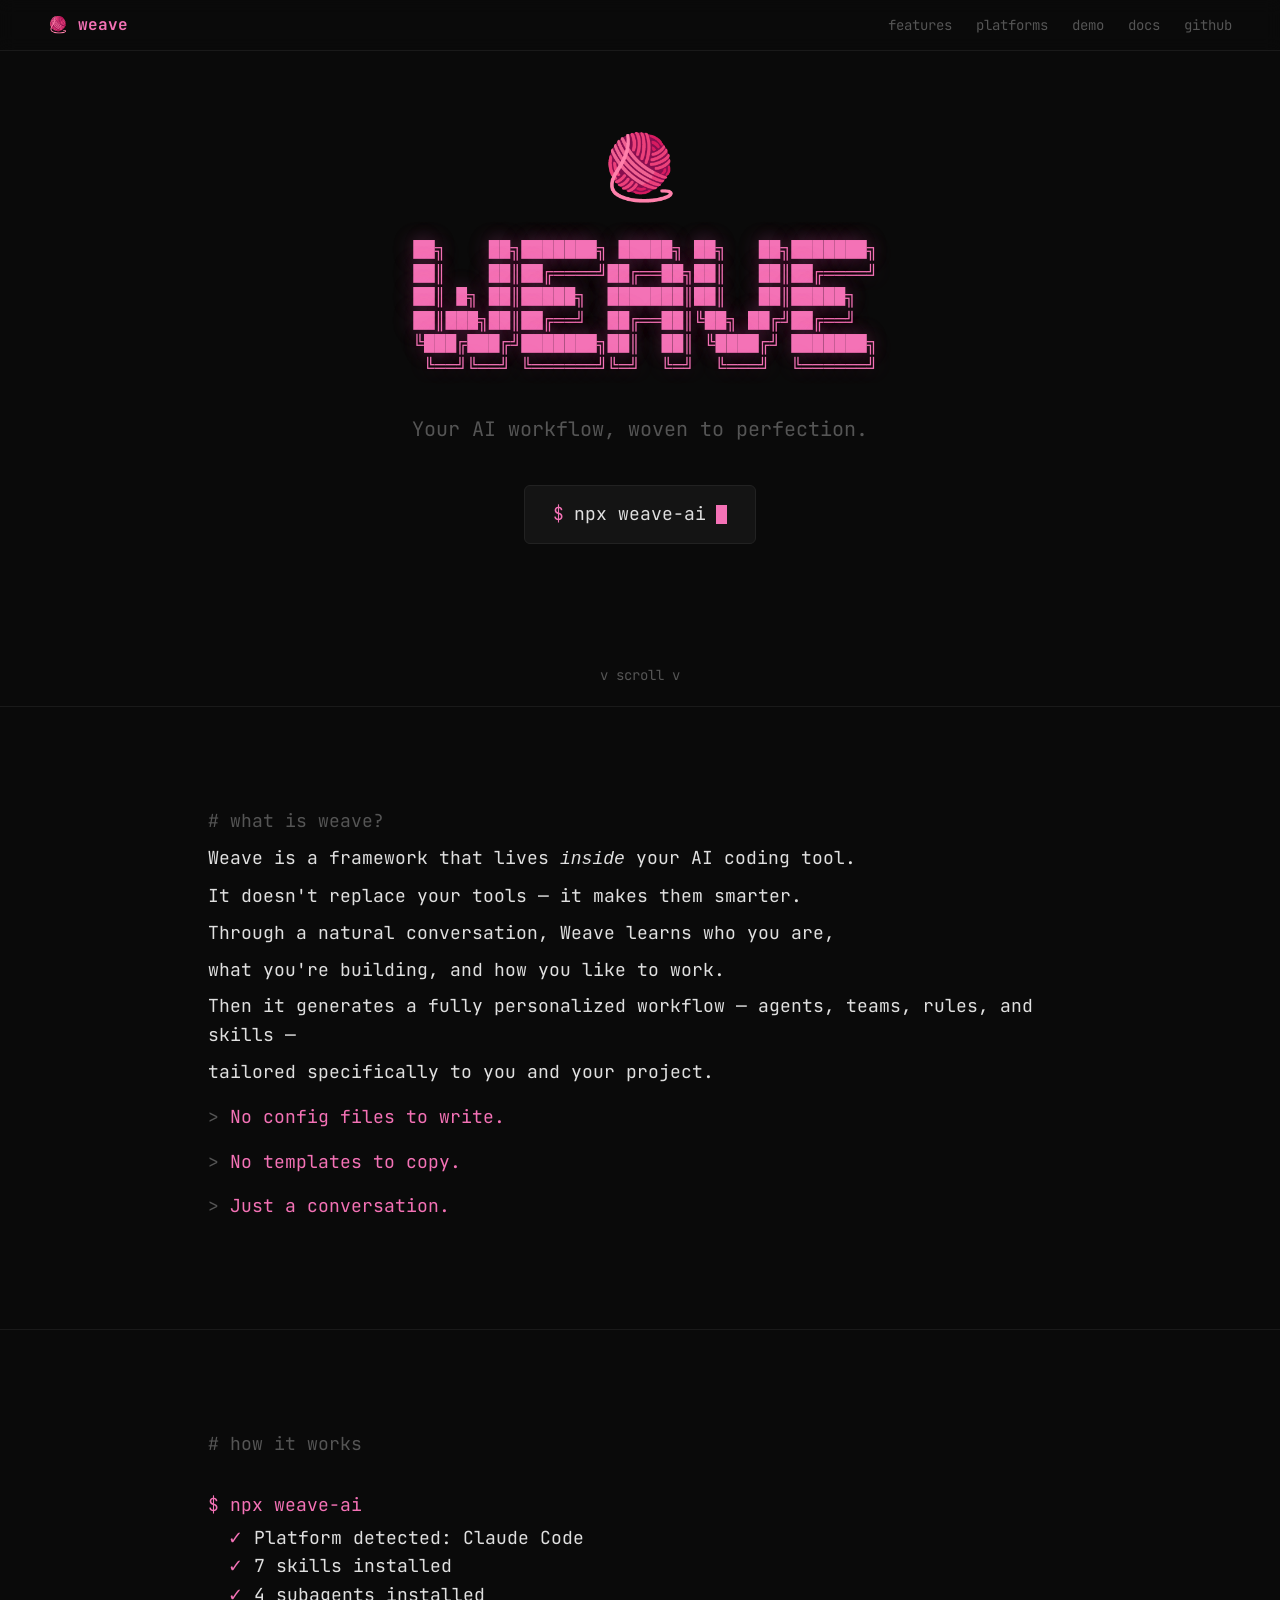
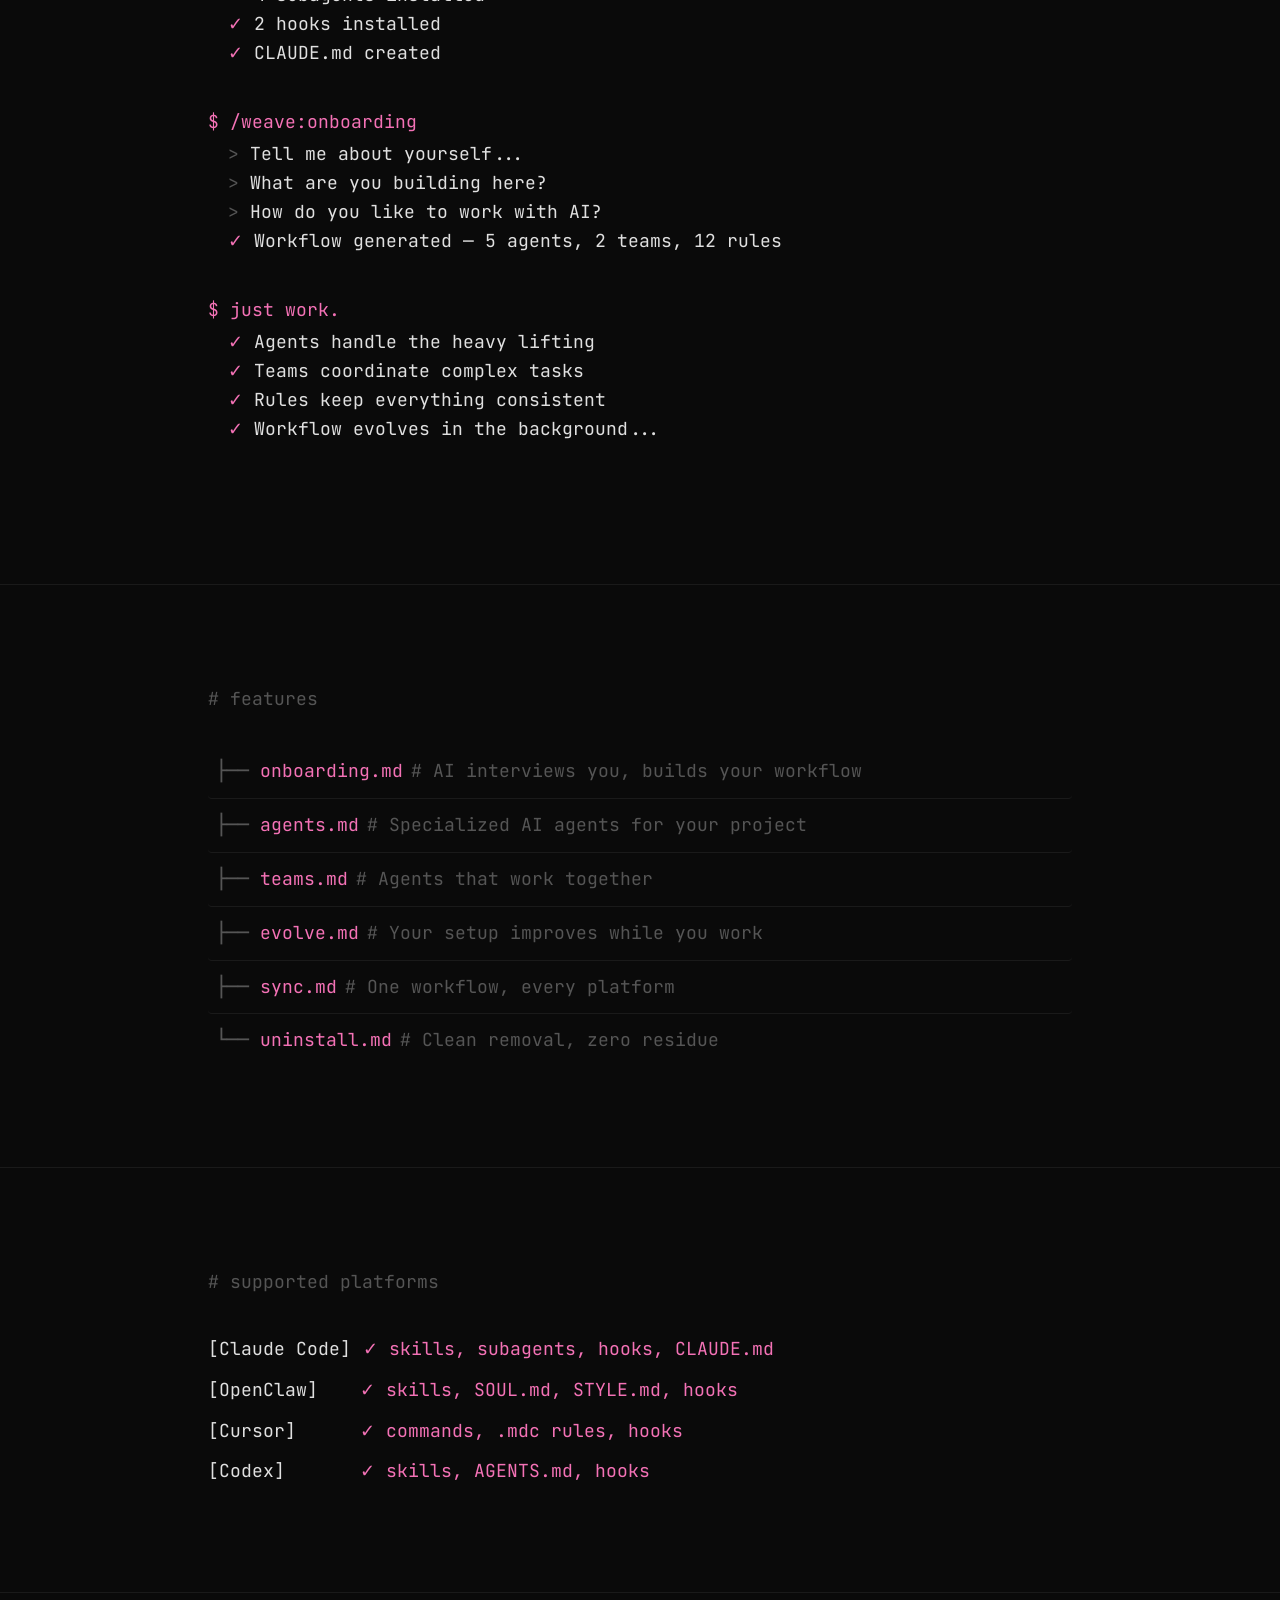
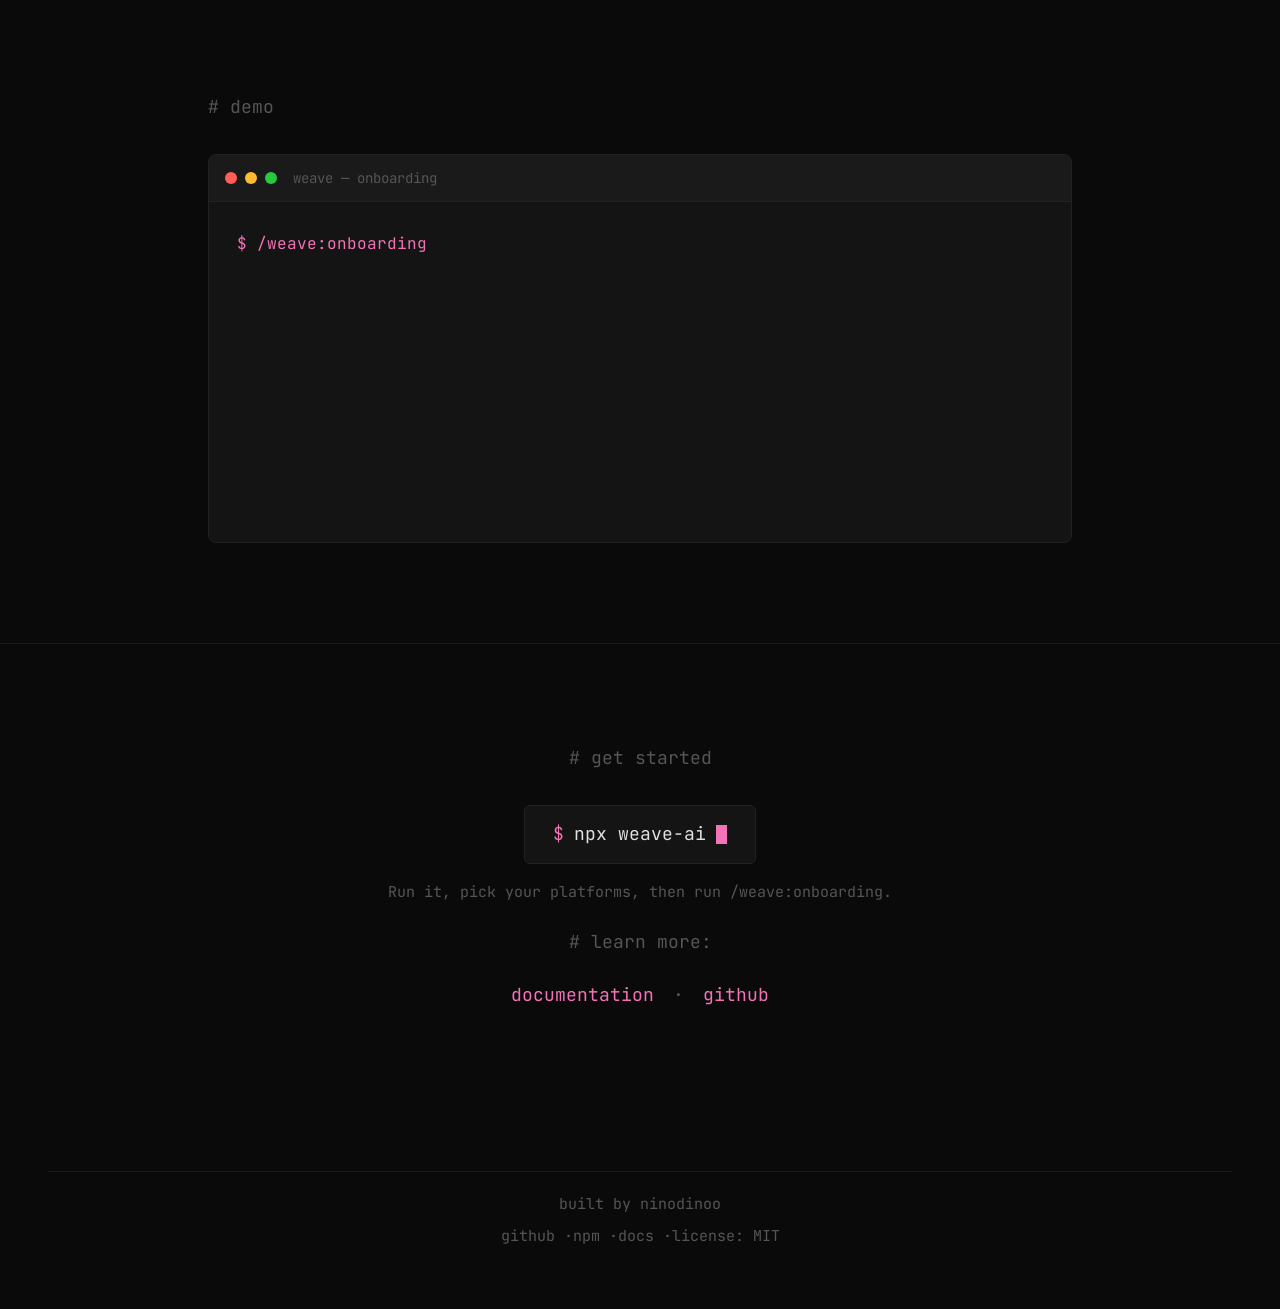
==== commit f215d27b: "fix: update footer to ninodinoo with GitHub profile link Co-Authored-By: Claude Opus 4.6 <noreply@an" ====
--- a/index.html
+++ b/index.html
@@ -205,7 +205,7 @@
   <!-- Footer -->
   <footer class="footer">
     <div class="divider">---</div>
-    <p style="margin-top: 20px;">built by nino</p>
+    <p style="margin-top: 20px;">built by <a href="https://github.com/ninodinoo" target="_blank" rel="noopener">ninodinoo</a></p>
     <div class="footer-links">
       <a href="https://github.com/ninodinoo/weave" target="_blank" rel="noopener">github</a>
       <a href="https://www.npmjs.com/package/weave-ai" target="_blank" rel="noopener">npm</a>
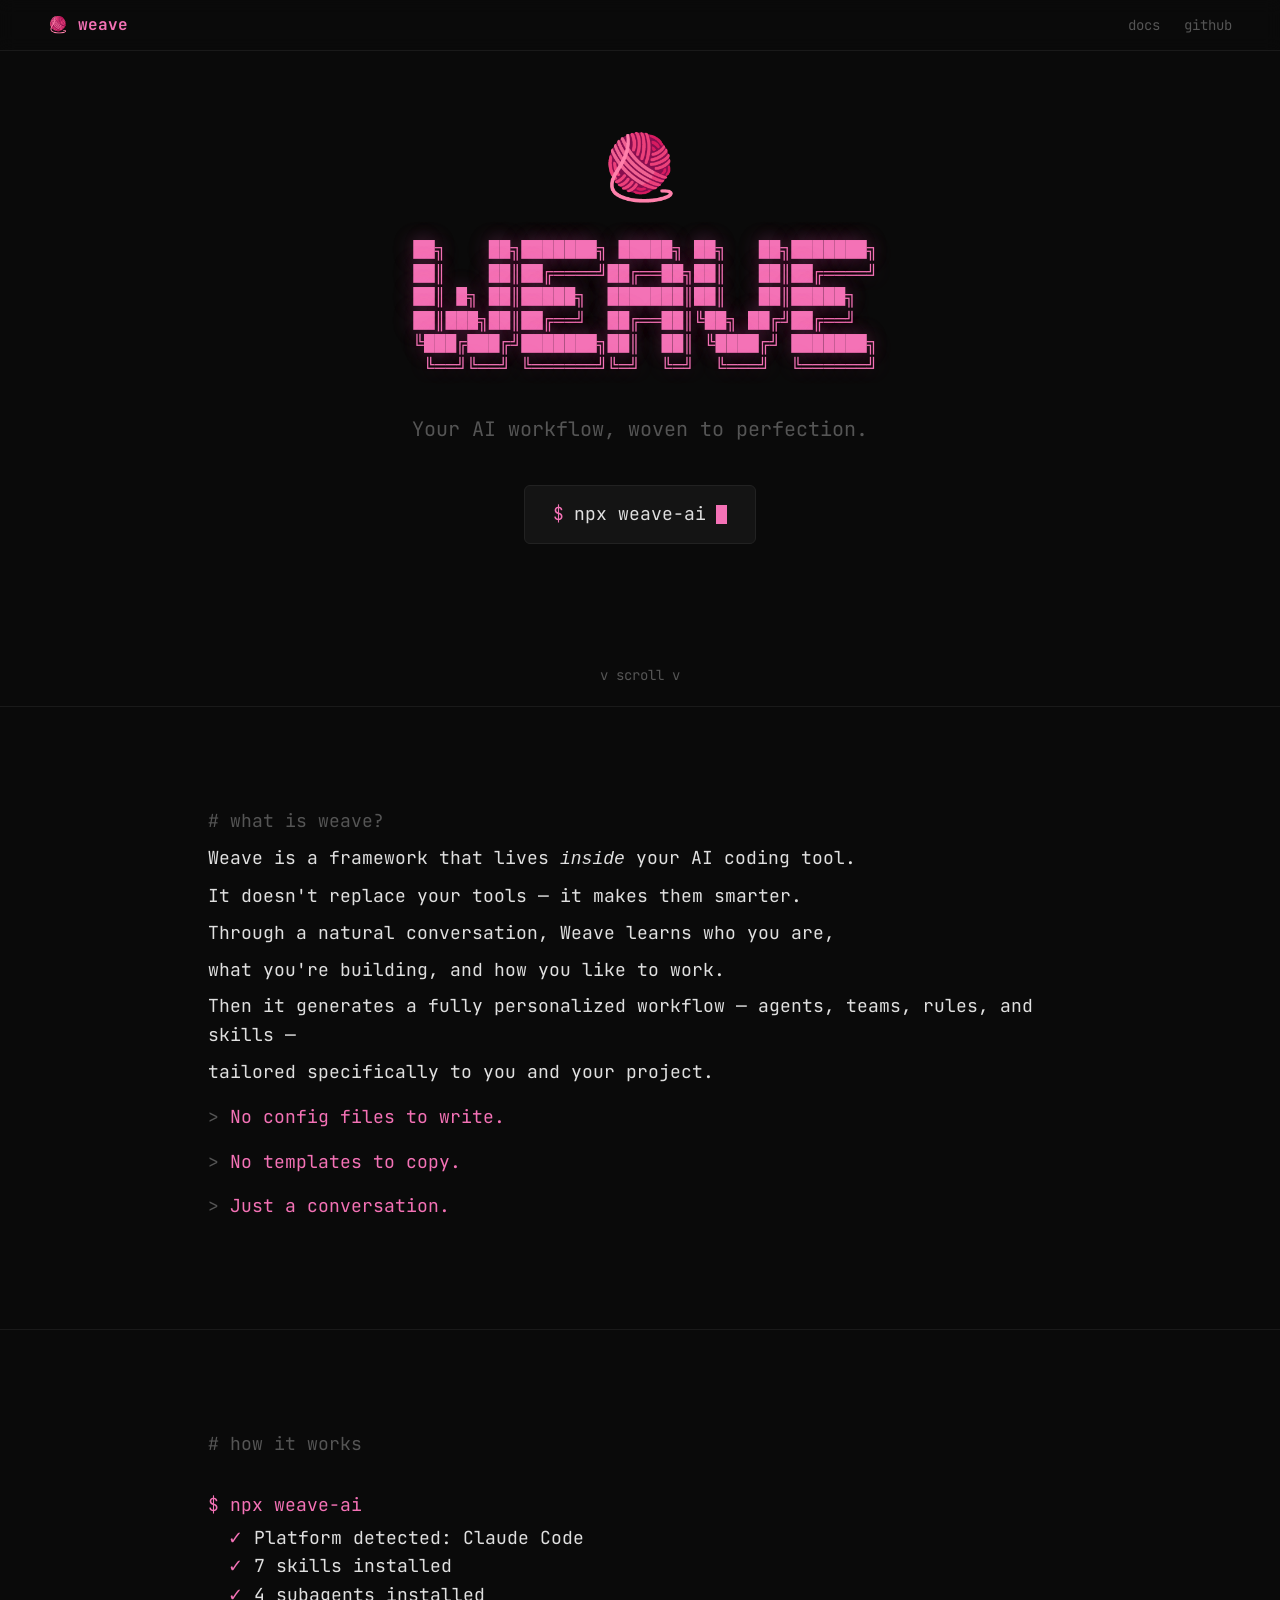
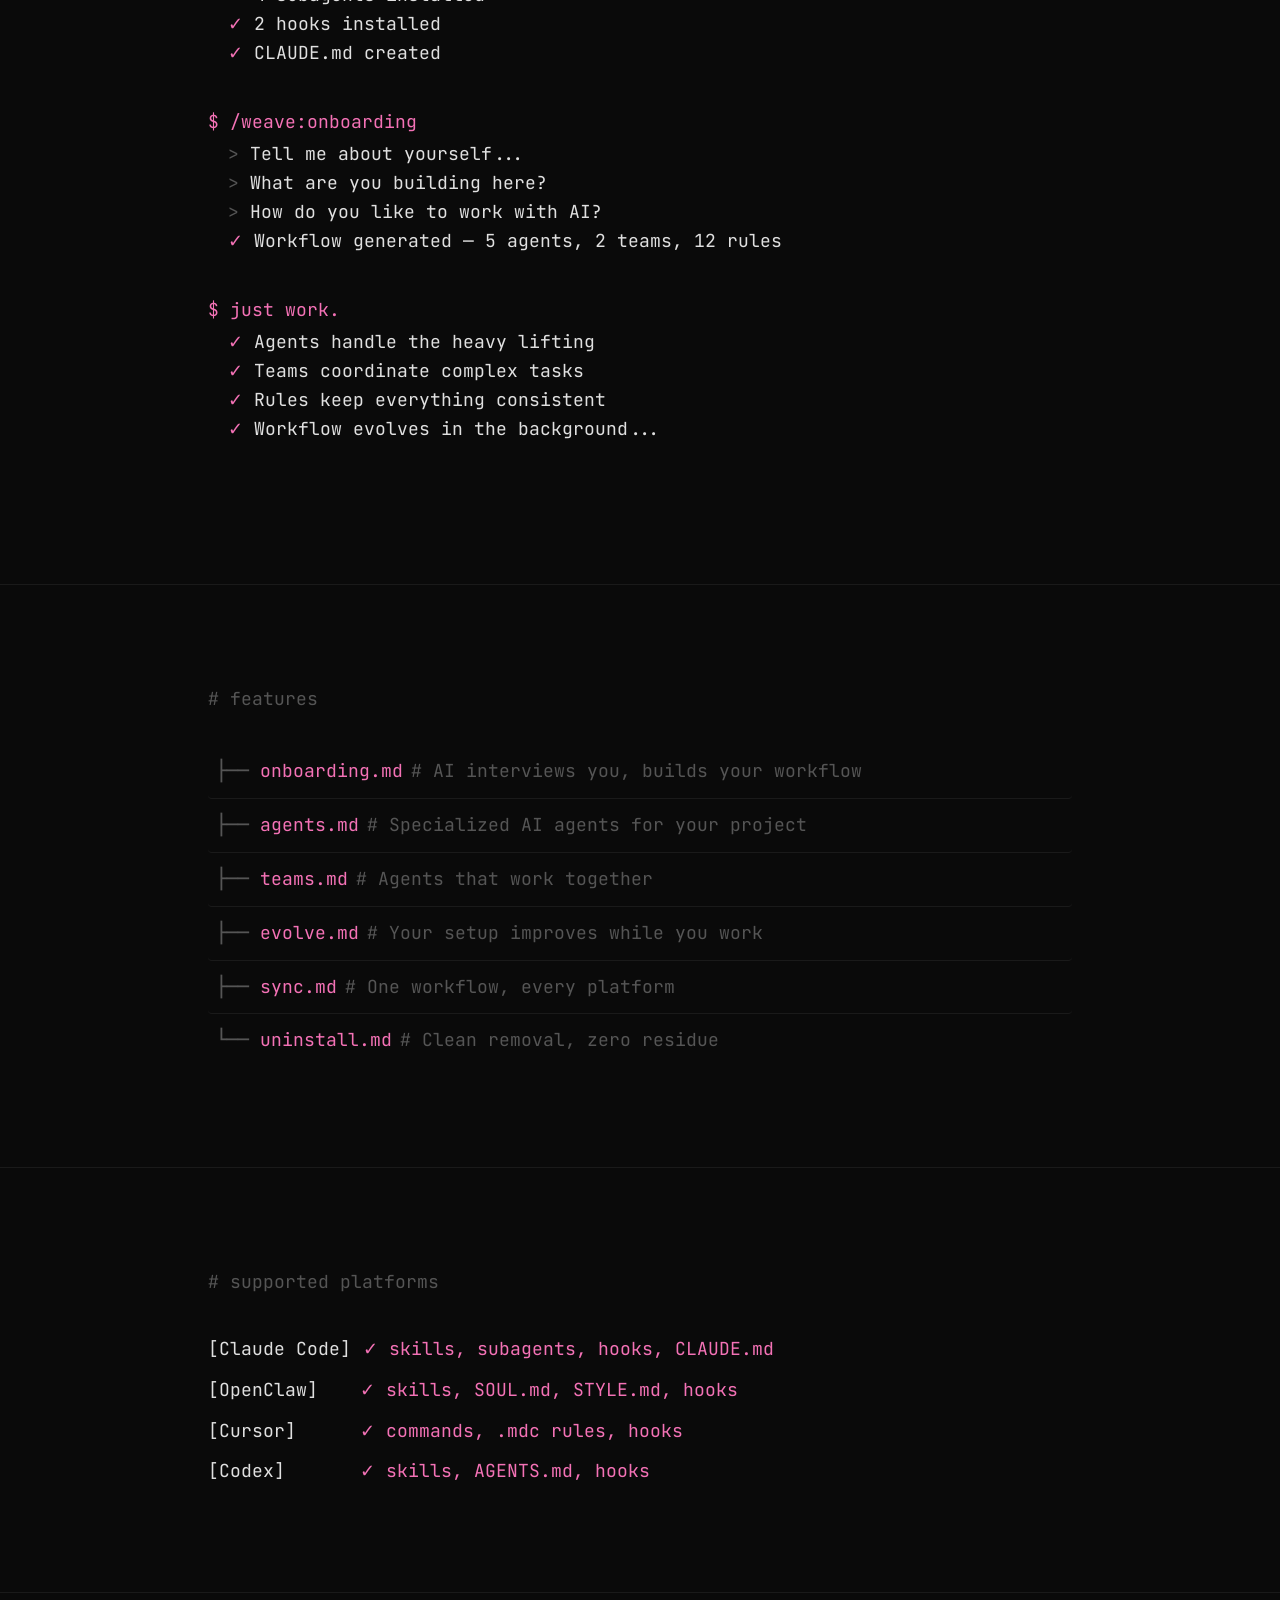
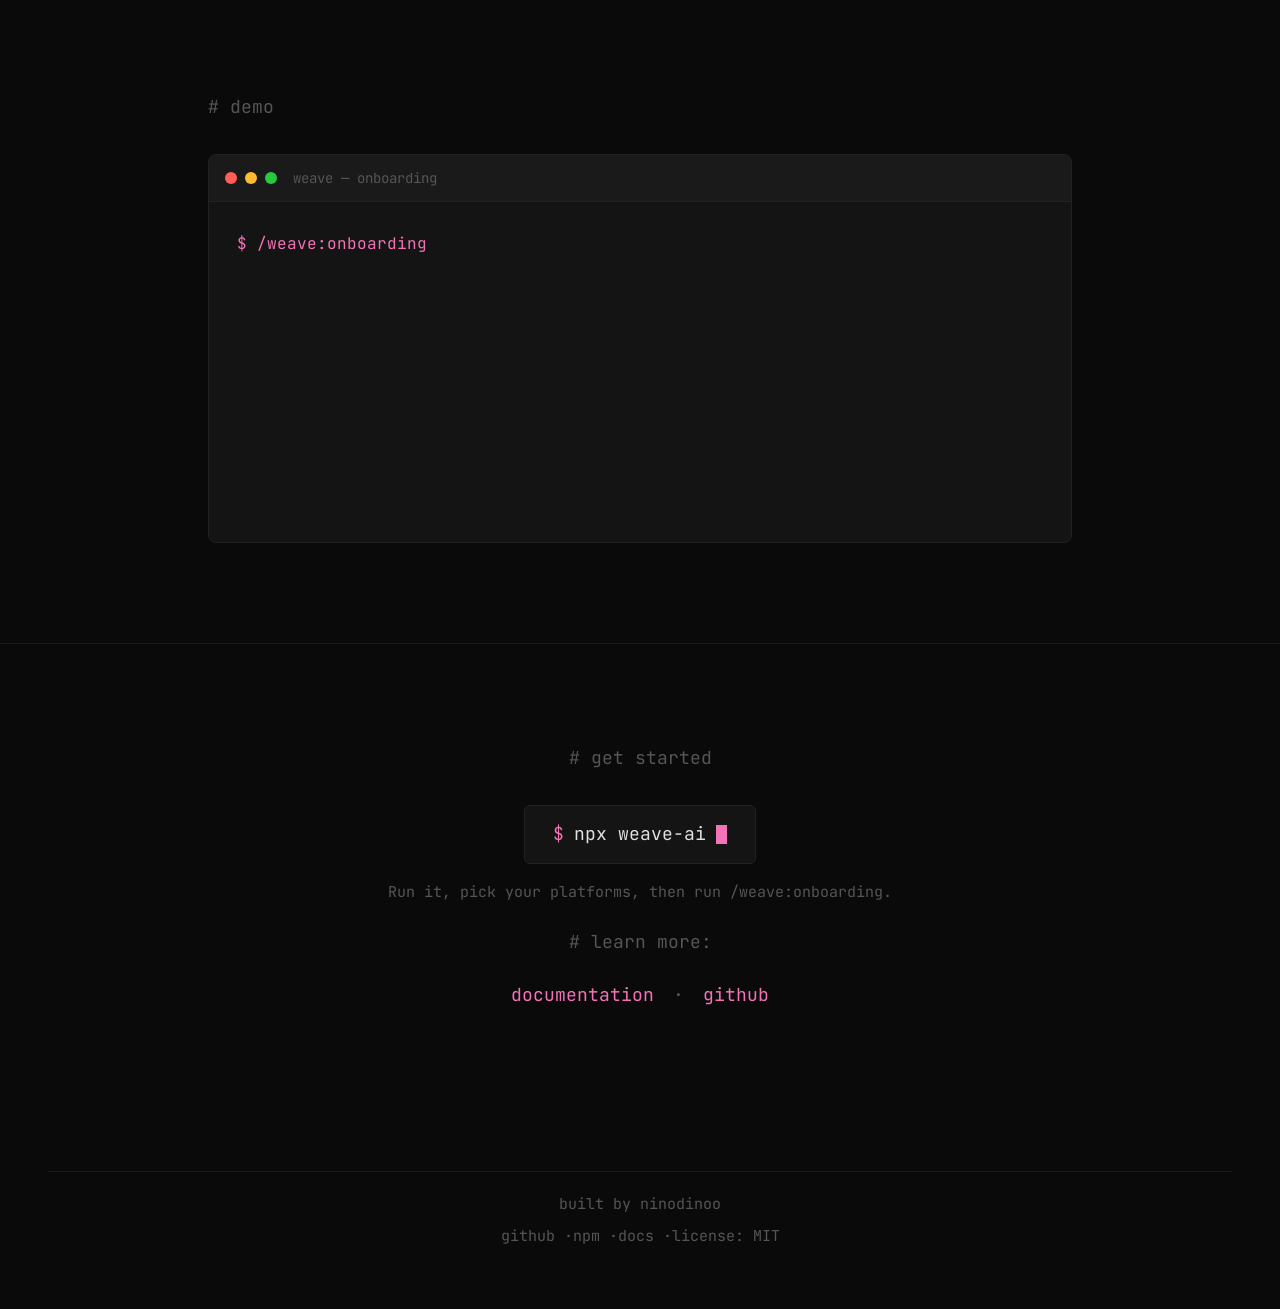
==== commit 15d0f916: "fix: simplify nav to only docs and github links Co-Authored-By: Claude Opus 4.6 <noreply@anthropic.c" ====
--- a/index.html
+++ b/index.html
@@ -23,9 +23,6 @@
   <nav class="nav">
     <a href="/" class="nav-logo">🧶 weave</a>
     <div class="nav-links">
-      <a href="#features">features</a>
-      <a href="#platforms">platforms</a>
-      <a href="#demo">demo</a>
       <a href="docs.html">docs</a>
       <a href="https://github.com/ninodinoo/weave" target="_blank" rel="noopener">github</a>
     </div>
